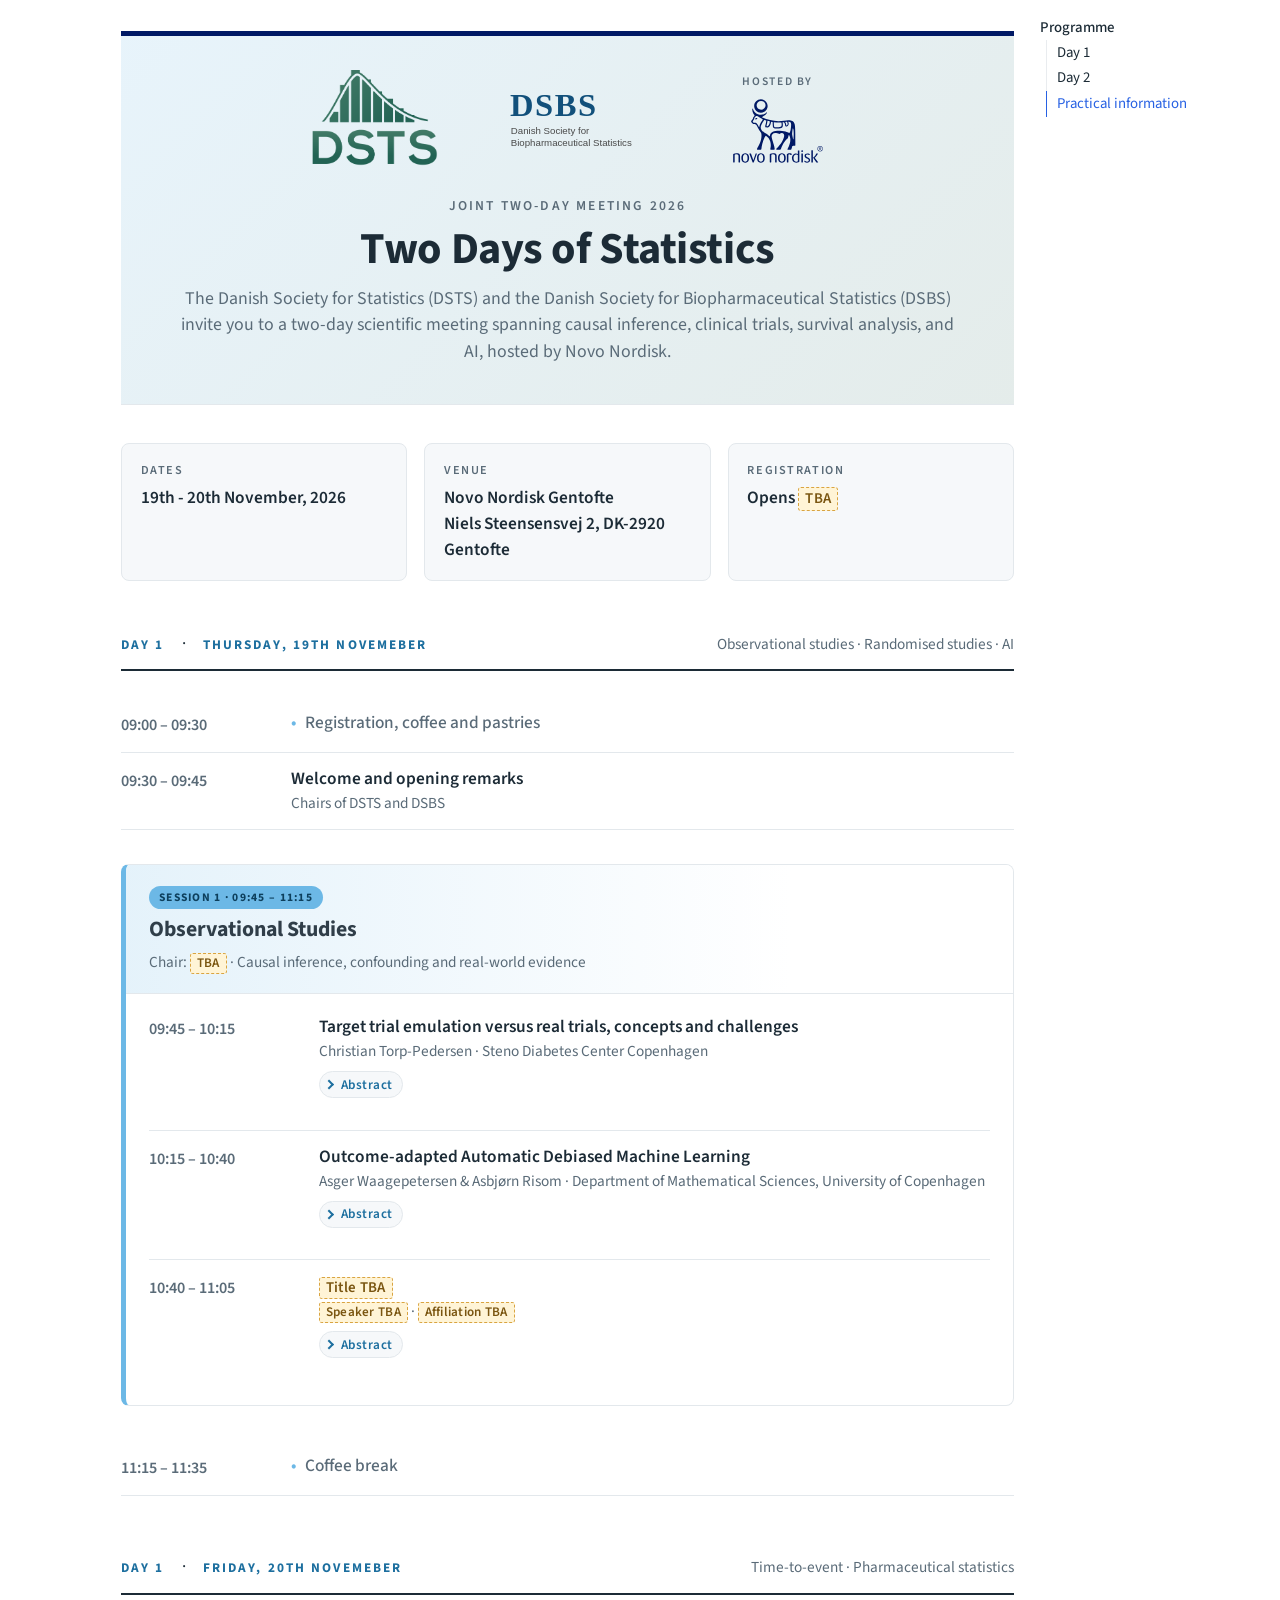
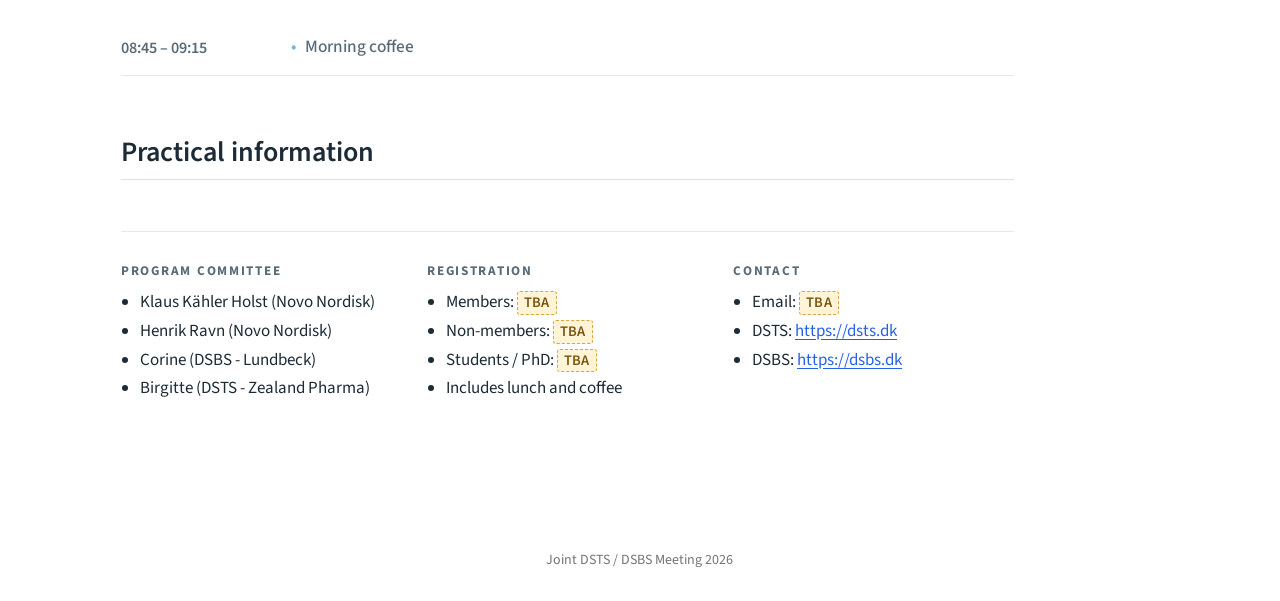
==== docs/page.html @ 193e5169 "modules" ====
<!DOCTYPE html>
<html xmlns="http://www.w3.org/1999/xhtml" lang="en" xml:lang="en"><head>

<meta charset="utf-8">
<meta name="generator" content="quarto-1.10.18">

<meta name="viewport" content="width=device-width, initial-scale=1.0, user-scalable=yes">


<title>Scientific Programme — Joint DSTS/DSBS Meeting 2026 – DSTS &amp; DSBS 2026</title>
<style>
/* Default styles provided by pandoc.
** See https://pandoc.org/MANUAL.html#variables-for-html for config info.
*/
span.smallcaps{font-variant: small-caps;}
div.columns{display: flex; gap: 1.5em;}
div.column{flex: auto;}
@media screen {
div.columns{gap: min(4vw, 1.5em);}
div.column{overflow-x: auto;}
}
div.hanging-indent{margin-left: 1.5em; text-indent: -1.5em;}
ul.task-list{list-style: none;}
ul.task-list li input[type="checkbox"] {
  width: 0.8em;
  margin: 0 0.8em 0.2em -1em; /* quarto-specific, see https://github.com/quarto-dev/quarto-cli/issues/4556 */ 
  vertical-align: middle;
}
</style>


<script src="site_libs/quarto-nav/quarto-nav.js"></script>
<script src="site_libs/clipboard/clipboard.min.js"></script>
<script src="site_libs/quarto-html/quarto.js" type="module"></script>
<script src="site_libs/quarto-html/tabsets/tabsets.js" type="module"></script>
<script src="site_libs/quarto-html/popper.min.js"></script>
<script src="site_libs/quarto-html/tippy.umd.min.js"></script>
<script src="site_libs/quarto-html/anchor.min.js"></script>
<link href="site_libs/quarto-html/tippy.css" rel="stylesheet">
<link href="site_libs/quarto-html/quarto-syntax-highlighting-64a204ab8560d761af7679ceaba22944.css" rel="stylesheet" id="quarto-text-highlighting-styles">
<script src="site_libs/bootstrap/bootstrap.min.js"></script>
<link href="site_libs/bootstrap/bootstrap-icons.css" rel="stylesheet">
<link href="site_libs/bootstrap/bootstrap-1d580660f9b649e6a70d5f169ebab5f2.min.css" rel="stylesheet" append-hash="true" id="quarto-bootstrap" data-mode="light">
<script id="quarto-search-options" type="application/json">{
  "language": {
    "search-no-results-text": "No results",
    "search-matching-documents-text": "matching documents",
    "search-copy-link-title": "Copy link to search",
    "search-hide-matches-text": "Hide additional matches",
    "search-more-match-text": "more match in this document",
    "search-more-matches-text": "more matches in this document",
    "search-clear-button-title": "Clear",
    "search-text-placeholder": "",
    "search-detached-cancel-button-title": "Cancel",
    "search-submit-button-title": "Submit",
    "search-label": "Search"
  }
}</script>


<link rel="stylesheet" href="styles.css">
</head>

<body class="quarto-light">

<div id="quarto-search-results"></div>
<!-- content -->
<div id="quarto-content" class="quarto-container page-columns page-rows-contents page-layout-article">
<!-- sidebar -->
<!-- margin-sidebar -->
    <div id="quarto-margin-sidebar" class="sidebar margin-sidebar">
        <nav id="TOC" role="doc-toc" class="toc-active">
    <h2 id="toc-title">Programme</h2>
   
  <ul>
  <li><a href="#day-1" id="toc-day-1" class="nav-link active" data-scroll-target="#day-1">Day 1</a>
  <ul class="collapse">
  <li><a href="#session-observational" id="toc-session-observational" class="nav-link" data-scroll-target="#session-observational">Session 1 — Observational Studies</a></li>
  </ul></li>
  <li><a href="#day-2" id="toc-day-2" class="nav-link" data-scroll-target="#day-2">Day 2</a></li>
  <li><a href="#practical" id="toc-practical" class="nav-link" data-scroll-target="#practical">Practical information</a></li>
  </ul>
</nav>
    </div>
<!-- main -->
<main class="content" id="quarto-document-content">

<header id="title-block-header" class="quarto-title-block default">
<div class="quarto-title">
<h1 class="title">Scientific Programme</h1>
<p class="subtitle lead">Joint DSTS / DSBS Meeting 2026</p>
</div>



<div class="quarto-title-meta">

    
  
    
  </div>
  


</header>


<div class="meeting-banner">
  <div class="meeting-banner__logos">
    <img class="logo-dsts" src="images/dsts-logo.png" alt="DSTS — Dansk Statistisk Selskab">
    <!-- <span class="banner-amp">&amp;</span> -->
    <img class="logo-dsbs" src="images/dsbs-logo.svg" alt="DSBS — Dansk Selskab for Biofarmaceutisk Statistik">
    <!-- <span class="banner-rule" aria-hidden="true"></span> -->
    <span class="banner-host">
      <span class="banner-host__label">Hosted by</span>
      <img class="logo-nn" src="images/nn-logo.svg" alt="Novo Nordisk">
    </span>
  </div>
  <p class="meeting-banner__eyebrow">Joint Two-day Meeting 2026</p>
  <h1>Two Days of Statistics</h1>
  <p class="meeting-banner__tagline">
    The Danish Society for Statistics (DSTS) and the Danish Society
    for Biopharmaceutical Statistics (DSBS) invite you to a two-day scientific
    meeting spanning causal inference, clinical trials, 
    survival analysis, and AI, hosted by Novo Nordisk.
  </p>
</div>

<ul class="facts">
  <li><span class="facts__label">Dates</span>
    <span class="facts__value">
      19th - 20th November, 2026
  </span></li>
  
  <li><span class="facts__label">Venue</span>
    <span class="facts__value">
        Novo Nordisk Gentofte <br>
        Niels Steensensvej 2, DK-2920 Gentofte
  </span></li>
  
  <li><span class="facts__label">Registration</span>
      <span class="facts__value">Opens <span class="tba">TBA</span></span></li>

  <!-- <li><span class="facts__label">Abstracts</span> -->
  <!--     <span class="facts__value">Deadline <span class="tba">TBA</span></span></li> -->
</ul>
<section id="day-1" class="level2">
<h2 class="anchored" data-anchor-id="day-1">Day 1</h2>
<div class="day__head">
<p><span class="day__no">Day 1</span> · <span class="day__date">Thursday, 19th Novemeber</span> <span class="day__note">Observational studies · Randomised studies · AI</span></p>
</div>
<div class="slot slot--break">
<p><span class="slot__time">09:00 – 09:30</span></p>
<div class="slot__body">
<p><span class="slot__title">Registration, coffee and pastries</span></p>
</div>
</div>
<div class="slot">
<p><span class="slot__time">09:30 – 09:45</span></p>
<div class="slot__body">
<p><span class="slot__title">Welcome and opening remarks</span> <span class="slot__meta">Chairs of DSTS and DSBS</span></p>
</div>
</div>
<section id="session-observational" class="level3">
<h3 class="anchored" data-anchor-id="session-observational">Session 1 — Observational Studies</h3>
<div class="session session--observational">
<div class="session__head">
<p><span class="session__tag">Session 1 · 09:45 – 11:15</span></p>
<h4 class="session__title anchored">Observational Studies</h4>
<div class="session__chair">
<p>Chair: <strong><span class="tba">TBA</span></strong> · Causal inference, confounding and real-world evidence</p>
</div>
</div>
<div class="session__body">
<div class="slot">
<p><span class="slot__time">09:45 – 10:15</span></p>
<div class="slot__body">
<p><span class="slot__title">Target trial emulation versus real trials, concepts and challenges</span> <span class="slot__meta">Christian Torp-Pedersen · Steno Diabetes Center Copenhagen</span></p>
<details class="abstract">
<summary>
Abstract
</summary>
<p><span class="tba">Abstract TBA</span> — the abstract for this talk will be added once the speaker is confirmed and the programme is finalised.</p>
</details>
</div>
</div>
<div class="slot">
<p><span class="slot__time">10:15 – 10:40</span></p>
<div class="slot__body">
<p><span class="slot__title">Outcome-adapted Automatic Debiased Machine Learning</span> <span class="slot__meta">Asger Waagepetersen &amp; Asbjørn Risom · Department of Mathematical Sciences, University of Copenhagen</span></p>
<details class="abstract">
<summary>
Abstract
</summary>
<p><span class="tba">Abstract TBA</span> — the abstract for this talk will be added once the speaker is confirmed and the programme is finalised.</p>
</details>
</div>
</div>
<div class="slot">
<p><span class="slot__time">10:40 – 11:05</span></p>
<div class="slot__body">
<p><span class="slot__title"><span class="tba">Title TBA</span></span> <span class="slot__meta"><span class="tba">Speaker TBA</span> · <span class="tba">Affiliation TBA</span></span></p>
<details class="abstract">
<summary>
Abstract
</summary>
<p><span class="tba">Abstract TBA</span> — the abstract for this talk will be added once the speaker is confirmed and the programme is finalised.</p>
</details>
</div>
</div>
</div>
</div>
<div class="slot slot--break">
<p><span class="slot__time">11:15 – 11:35</span></p>
<div class="slot__body">
<p><span class="slot__title">Coffee break</span></p>
</div>
</div>
</section>
</section>
<section id="day-2" class="level2">
<h2 class="anchored" data-anchor-id="day-2">Day 2</h2>
<div class="day__head">
<p><span class="day__no">Day 1</span> · <span class="day__date">Friday, 20th Novemeber</span> <span class="day__note">Time-to-event · Pharmaceutical statistics</span></p>
</div>
<div class="slot slot--break">
<p><span class="slot__time">08:45 – 09:15</span></p>
<div class="slot__body">
<p><span class="slot__title">Morning coffee</span></p>
</div>
</div>
</section>
<section id="practical" class="level2">
<h2 class="anchored" data-anchor-id="practical">Practical information</h2>
<!-- ::: {.callout-tip appearance="simple"} -->
<!-- ## Call for -->
<!-- ::: -->
<div class="organisers">
<div class="organisers__grid">
<div class="organisers__col">
<p><strong>Program committee</strong></p>
<ul>
<li>Klaus Kähler Holst (Novo Nordisk)</li>
<li>Henrik Ravn (Novo Nordisk)</li>
<li>Corine (DSBS - Lundbeck)</li>
<li>Birgitte (DSTS - Zealand Pharma)</li>
</ul>
</div>
<div class="organisers__col">
<p><strong>Registration</strong></p>
<ul>
<li>Members: <span class="tba">TBA</span></li>
<li>Non-members: <span class="tba">TBA</span></li>
<li>Students / PhD: <span class="tba">TBA</span></li>
<li>Includes lunch and coffee</li>
</ul>
</div>
<div class="organisers__col">
<p><strong>Contact</strong></p>
<ul>
<li>Email: <span class="tba">TBA</span></li>
<li>DSTS: <a href="https://dsts.dk" class="uri">https://dsts.dk</a></li>
<li>DSBS: <a href="https://dsbs.dk" class="uri">https://dsbs.dk</a></li>
</ul>
</div>
</div>
</div>


</section>

</main> <!-- /main -->
<script id="quarto-html-after-body" type="application/javascript">
  window.document.addEventListener("DOMContentLoaded", function (event) {
    const icon = "";
    const anchorJS = new window.AnchorJS();
    anchorJS.options = {
      placement: 'right',
      icon: icon
    };
    anchorJS.add('.anchored');
    const isCodeAnnotation = (el) => {
      for (const clz of el.classList) {
        if (clz.startsWith('code-annotation-')) {                     
          return true;
        }
      }
      return false;
    }
    const onCopySuccess = function(e) {
      // button target
      const button = e.trigger;
      // don't keep focus
      button.blur();
      // flash "checked"
      button.classList.add('code-copy-button-checked');
      var currentTitle = button.getAttribute("title");
      button.setAttribute("title", "Copied!");
      let tooltip;
      if (window.bootstrap) {
        button.setAttribute("data-bs-toggle", "tooltip");
        button.setAttribute("data-bs-placement", "left");
        button.setAttribute("data-bs-title", "Copied!");
        tooltip = new bootstrap.Tooltip(button, 
          { trigger: "manual", 
            customClass: "code-copy-button-tooltip",
            offset: [0, -8]});
        tooltip.show();    
      }
      setTimeout(function() {
        if (tooltip) {
          tooltip.hide();
          button.removeAttribute("data-bs-title");
          button.removeAttribute("data-bs-toggle");
          button.removeAttribute("data-bs-placement");
        }
        button.setAttribute("title", currentTitle);
        button.classList.remove('code-copy-button-checked');
      }, 1000);
      // clear code selection
      e.clearSelection();
    }
    const getTextToCopy = function(trigger) {
      const outerScaffold = trigger.parentElement.cloneNode(true);
      const codeEl = outerScaffold.querySelector('code');
      for (const childEl of codeEl.children) {
        if (isCodeAnnotation(childEl)) {
          childEl.remove();
        }
      }
      return codeEl.innerText;
    }
    const clipboard = new window.ClipboardJS('.code-copy-button:not([data-in-quarto-modal])', {
      text: getTextToCopy
    });
    clipboard.on('success', onCopySuccess);
    if (window.document.getElementById('quarto-embedded-source-code-modal')) {
      const clipboardModal = new window.ClipboardJS('.code-copy-button[data-in-quarto-modal]', {
        text: getTextToCopy,
        container: window.document.getElementById('quarto-embedded-source-code-modal')
      });
      clipboardModal.on('success', onCopySuccess);
    }
      var localhostRegex = new RegExp(/^(?:http|https):\/\/localhost\:?[0-9]*\//);
      var mailtoRegex = new RegExp(/^mailto:/);
        var filterRegex = new RegExp('/' + window.location.host + '/');
      var isInternal = (href) => {
          return filterRegex.test(href) || localhostRegex.test(href) || mailtoRegex.test(href);
      }
      // Inspect non-navigation links and adorn them if external
     var links = window.document.querySelectorAll('a[href]:not(.nav-link):not(.navbar-brand):not(.toc-action):not(.sidebar-link):not(.sidebar-item-toggle):not(.pagination-link):not(.no-external):not([aria-hidden]):not(.dropdown-item):not(.quarto-navigation-tool):not(.about-link)');
      for (var i=0; i<links.length; i++) {
        const link = links[i];
        if (!isInternal(link.href)) {
          // undo the damage that might have been done by quarto-nav.js in the case of
          // links that we want to consider external
          if (link.dataset.originalHref !== undefined) {
            link.href = link.dataset.originalHref;
          }
            // target, if specified
            link.setAttribute("target", "_blank");
            if (link.getAttribute("rel") === null) {
              link.setAttribute("rel", "noopener");
            }
        }
      }
    function tippyHover(el, contentFn, onTriggerFn, onUntriggerFn) {
      const config = {
        allowHTML: true,
        maxWidth: 500,
        delay: 100,
        arrow: false,
        appendTo: function(el) {
            return el.parentElement;
        },
        interactive: true,
        interactiveBorder: 10,
        theme: 'quarto',
        placement: 'bottom-start',
      };
      if (contentFn) {
        config.content = contentFn;
      }
      if (onTriggerFn) {
        config.onTrigger = onTriggerFn;
      }
      if (onUntriggerFn) {
        config.onUntrigger = onUntriggerFn;
      }
      window.tippy(el, config); 
    }
    const noterefs = window.document.querySelectorAll('a[role="doc-noteref"]');
    for (var i=0; i<noterefs.length; i++) {
      const ref = noterefs[i];
      tippyHover(ref, function() {
        // use id or data attribute instead here
        let href = ref.getAttribute('data-footnote-href') || ref.getAttribute('href');
        try { href = new URL(href).hash; } catch {}
        const id = href.replace(/^#\/?/, "");
        const note = window.document.getElementById(id);
        if (note) {
          return note.innerHTML;
        } else {
          return "";
        }
      });
    }
    const xrefs = window.document.querySelectorAll('a.quarto-xref');
    const processXRef = (id, note) => {
      // Strip column container classes
      const stripColumnClz = (el) => {
        el.classList.remove("page-full", "page-columns");
        if (el.children) {
          for (const child of el.children) {
            stripColumnClz(child);
          }
        }
      }
      stripColumnClz(note)
      if (id === null || id.startsWith('sec-')) {
        // Special case sections, only their first couple elements
        const container = document.createElement("div");
        if (note.children && note.children.length > 2) {
          container.appendChild(note.children[0].cloneNode(true));
          for (let i = 1; i < note.children.length; i++) {
            const child = note.children[i];
            if (child.tagName === "P" && child.innerText === "") {
              continue;
            } else {
              container.appendChild(child.cloneNode(true));
              break;
            }
          }
          if (window.Quarto?.typesetMath) {
            window.Quarto.typesetMath(container);
          }
          return container.innerHTML
        } else {
          if (window.Quarto?.typesetMath) {
            window.Quarto.typesetMath(note);
          }
          return note.innerHTML;
        }
      } else {
        // Remove any anchor links if they are present
        const anchorLink = note.querySelector('a.anchorjs-link');
        if (anchorLink) {
          anchorLink.remove();
        }
        if (window.Quarto?.typesetMath) {
          window.Quarto.typesetMath(note);
        }
        if (note.classList.contains("callout")) {
          return note.outerHTML;
        } else {
          return note.innerHTML;
        }
      }
    }
    for (var i=0; i<xrefs.length; i++) {
      const xref = xrefs[i];
      tippyHover(xref, undefined, function(instance) {
        instance.disable();
        let url = xref.getAttribute('href');
        let hash = undefined; 
        if (url.startsWith('#')) {
          hash = url;
        } else {
          try { hash = new URL(url).hash; } catch {}
        }
        if (hash) {
          const id = hash.replace(/^#\/?/, "");
          const note = window.document.getElementById(id);
          if (note !== null) {
            try {
              const html = processXRef(id, note.cloneNode(true));
              instance.setContent(html);
            } finally {
              instance.enable();
              instance.show();
            }
          } else {
            // See if we can fetch this
            fetch(url.split('#')[0])
            .then(res => res.text())
            .then(html => {
              const parser = new DOMParser();
              const htmlDoc = parser.parseFromString(html, "text/html");
              const note = htmlDoc.getElementById(id);
              if (note !== null) {
                const html = processXRef(id, note);
                instance.setContent(html);
              } 
            }).finally(() => {
              instance.enable();
              instance.show();
            });
          }
        } else {
          // See if we can fetch a full url (with no hash to target)
          // This is a special case and we should probably do some content thinning / targeting
          fetch(url)
          .then(res => res.text())
          .then(html => {
            const parser = new DOMParser();
            const htmlDoc = parser.parseFromString(html, "text/html");
            const note = htmlDoc.querySelector('main.content');
            if (note !== null) {
              // This should only happen for chapter cross references
              // (since there is no id in the URL)
              // remove the first header
              if (note.children.length > 0 && note.children[0].tagName === "HEADER") {
                note.children[0].remove();
              }
              const html = processXRef(null, note);
              instance.setContent(html);
            } 
          }).finally(() => {
            instance.enable();
            instance.show();
          });
        }
      }, function(instance) {
      });
    }
        let selectedAnnoteEl;
        const selectorForAnnotation = ( cell, annotation) => {
          let cellAttr = 'data-code-cell="' + cell + '"';
          let lineAttr = 'data-code-annotation="' +  annotation + '"';
          const selector = 'span[' + cellAttr + '][' + lineAttr + ']';
          return selector;
        }
        const selectCodeLines = (annoteEl) => {
          const doc = window.document;
          const targetCell = annoteEl.getAttribute("data-target-cell");
          const targetAnnotation = annoteEl.getAttribute("data-target-annotation");
          const annoteSpan = window.document.querySelector(selectorForAnnotation(targetCell, targetAnnotation));
          const lines = annoteSpan.getAttribute("data-code-lines").split(",");
          const lineIds = lines.map((line) => {
            return targetCell + "-" + line;
          })
          let top = null;
          let height = null;
          let parent = null;
          if (lineIds.length > 0) {
              //compute the position of the single el (top and bottom and make a div)
              const el = window.document.getElementById(lineIds[0]);
              top = el.offsetTop;
              height = el.offsetHeight;
              parent = el.parentElement.parentElement;
            if (lineIds.length > 1) {
              const lastEl = window.document.getElementById(lineIds[lineIds.length - 1]);
              const bottom = lastEl.offsetTop + lastEl.offsetHeight;
              height = bottom - top;
            }
            if (top !== null && height !== null && parent !== null) {
              // cook up a div (if necessary) and position it 
              let div = window.document.getElementById("code-annotation-line-highlight");
              if (div === null) {
                div = window.document.createElement("div");
                div.setAttribute("id", "code-annotation-line-highlight");
                div.style.position = 'absolute';
                parent.appendChild(div);
              }
              div.style.top = top - 2 + "px";
              div.style.height = height + 4 + "px";
              div.style.left = 0;
              let gutterDiv = window.document.getElementById("code-annotation-line-highlight-gutter");
              if (gutterDiv === null) {
                gutterDiv = window.document.createElement("div");
                gutterDiv.setAttribute("id", "code-annotation-line-highlight-gutter");
                gutterDiv.style.position = 'absolute';
                const codeCell = window.document.getElementById(targetCell);
                const gutter = codeCell.querySelector('.code-annotation-gutter');
                gutter.appendChild(gutterDiv);
              }
              gutterDiv.style.top = top - 2 + "px";
              gutterDiv.style.height = height + 4 + "px";
            }
            selectedAnnoteEl = annoteEl;
          }
        };
        const unselectCodeLines = () => {
          const elementsIds = ["code-annotation-line-highlight", "code-annotation-line-highlight-gutter"];
          elementsIds.forEach((elId) => {
            const div = window.document.getElementById(elId);
            if (div) {
              div.remove();
            }
          });
          selectedAnnoteEl = undefined;
        };
          // Handle positioning of the toggle
      window.addEventListener(
        "resize",
        throttle(() => {
          elRect = undefined;
          if (selectedAnnoteEl) {
            selectCodeLines(selectedAnnoteEl);
          }
        }, 10)
      );
      function throttle(fn, ms) {
      let throttle = false;
      let timer;
        return (...args) => {
          if(!throttle) { // first call gets through
              fn.apply(this, args);
              throttle = true;
          } else { // all the others get throttled
              if(timer) clearTimeout(timer); // cancel #2
              timer = setTimeout(() => {
                fn.apply(this, args);
                timer = throttle = false;
              }, ms);
          }
        };
      }
        // Attach click handler to the DT
        const annoteDls = window.document.querySelectorAll('dt[data-target-cell]');
        for (const annoteDlNode of annoteDls) {
          annoteDlNode.addEventListener('click', (event) => {
            const clickedEl = event.target;
            if (clickedEl !== selectedAnnoteEl) {
              unselectCodeLines();
              const activeEl = window.document.querySelector('dt[data-target-cell].code-annotation-active');
              if (activeEl) {
                activeEl.classList.remove('code-annotation-active');
              }
              selectCodeLines(clickedEl);
              clickedEl.classList.add('code-annotation-active');
            } else {
              // Unselect the line
              unselectCodeLines();
              clickedEl.classList.remove('code-annotation-active');
            }
          });
        }
    const findCites = (el) => {
      const parentEl = el.parentElement;
      if (parentEl) {
        const cites = parentEl.dataset.cites;
        if (cites) {
          return {
            el,
            cites: cites.split(' ')
          };
        } else {
          return findCites(el.parentElement)
        }
      } else {
        return undefined;
      }
    };
    var bibliorefs = window.document.querySelectorAll('a[role="doc-biblioref"]');
    for (var i=0; i<bibliorefs.length; i++) {
      const ref = bibliorefs[i];
      const citeInfo = findCites(ref);
      if (citeInfo) {
        tippyHover(citeInfo.el, function() {
          var popup = window.document.createElement('div');
          citeInfo.cites.forEach(function(cite) {
            var citeDiv = window.document.createElement('div');
            citeDiv.classList.add('hanging-indent');
            citeDiv.classList.add('csl-entry');
            var biblioDiv = window.document.getElementById('ref-' + cite);
            if (biblioDiv) {
              citeDiv.innerHTML = biblioDiv.innerHTML;
            }
            popup.appendChild(citeDiv);
          });
          return popup.innerHTML;
        });
      }
    }
  });
  </script>
</div> <!-- /content -->
<footer class="footer">
  <div class="nav-footer">
    <div class="nav-footer-left">
      &nbsp;
    </div>   
    <div class="nav-footer-center">
<p>Joint DSTS / DSBS Meeting 2026</p>
</div>
    <div class="nav-footer-right">
      &nbsp;
    </div>
  </div>
</footer>




</body></html>
---- docs/site_libs/quarto-html/tippy.css ----
.tippy-box[data-animation=fade][data-state=hidden]{opacity:0}[data-tippy-root]{max-width:calc(100vw - 10px)}.tippy-box{position:relative;background-color:#333;color:#fff;border-radius:4px;font-size:14px;line-height:1.4;white-space:normal;outline:0;transition-property:transform,visibility,opacity}.tippy-box[data-placement^=top]>.tippy-arrow{bottom:0}.tippy-box[data-placement^=top]>.tippy-arrow:before{bottom:-7px;left:0;border-width:8px 8px 0;border-top-color:initial;transform-origin:center top}.tippy-box[data-placement^=bottom]>.tippy-arrow{top:0}.tippy-box[data-placement^=bottom]>.tippy-arrow:before{top:-7px;left:0;border-width:0 8px 8px;border-bottom-color:initial;transform-origin:center bottom}.tippy-box[data-placement^=left]>.tippy-arrow{right:0}.tippy-box[data-placement^=left]>.tippy-arrow:before{border-width:8px 0 8px 8px;border-left-color:initial;right:-7px;transform-origin:center left}.tippy-box[data-placement^=right]>.tippy-arrow{left:0}.tippy-box[data-placement^=right]>.tippy-arrow:before{left:-7px;border-width:8px 8px 8px 0;border-right-color:initial;transform-origin:center right}.tippy-box[data-inertia][data-state=visible]{transition-timing-function:cubic-bezier(.54,1.5,.38,1.11)}.tippy-arrow{width:16px;height:16px;color:#333}.tippy-arrow:before{content:"";position:absolute;border-color:transparent;border-style:solid}.tippy-content{position:relative;padding:5px 9px;z-index:1}
---- docs/site_libs/quarto-html/quarto-syntax-highlighting-64a204ab8560d761af7679ceaba22944.css ----
/* quarto syntax highlight colors */
:root {
  --quarto-hl-ot-color: #003B4F;
  --quarto-hl-at-color: #657422;
  --quarto-hl-ss-color: #20794D;
  --quarto-hl-an-color: #5E5E5E;
  --quarto-hl-fu-color: #4758AB;
  --quarto-hl-st-color: #20794D;
  --quarto-hl-cf-color: #003B4F;
  --quarto-hl-op-color: #5E5E5E;
  --quarto-hl-er-color: #AD0000;
  --quarto-hl-bn-color: #AD0000;
  --quarto-hl-al-color: #AD0000;
  --quarto-hl-va-color: #111111;
  --quarto-hl-bu-color: inherit;
  --quarto-hl-ex-color: inherit;
  --quarto-hl-pp-color: #AD0000;
  --quarto-hl-in-color: #5E5E5E;
  --quarto-hl-vs-color: #20794D;
  --quarto-hl-wa-color: #5E5E5E;
  --quarto-hl-do-color: #5E5E5E;
  --quarto-hl-im-color: #00769E;
  --quarto-hl-ch-color: #20794D;
  --quarto-hl-dt-color: #AD0000;
  --quarto-hl-fl-color: #AD0000;
  --quarto-hl-co-color: #5E5E5E;
  --quarto-hl-cv-color: #5E5E5E;
  --quarto-hl-cn-color: #8f5902;
  --quarto-hl-sc-color: #5E5E5E;
  --quarto-hl-dv-color: #AD0000;
  --quarto-hl-kw-color: #003B4F;
}

/* other quarto variables */
:root {
  --quarto-font-monospace: SFMono-Regular, Menlo, Monaco, Consolas, "Liberation Mono", "Courier New", monospace;
}

/* syntax highlight based on Pandoc's rules */
pre > code.sourceCode > span {
  color: #003B4F;
}

code.sourceCode > span {
  color: #003B4F;
}

div.sourceCode,
div.sourceCode pre.sourceCode {
  color: #003B4F;
}

/* Normal */
code span {
  color: #003B4F;
}

/* Alert */
code span.al {
  color: #AD0000;
  font-style: inherit;
}

/* Annotation */
code span.an {
  color: #5E5E5E;
  font-style: inherit;
}

/* Attribute */
code span.at {
  color: #657422;
  font-style: inherit;
}

/* BaseN */
code span.bn {
  color: #AD0000;
  font-style: inherit;
}

/* BuiltIn */
code span.bu {
  font-style: inherit;
}

/* ControlFlow */
code span.cf {
  color: #003B4F;
  font-weight: bold;
  font-style: inherit;
}

/* Char */
code span.ch {
  color: #20794D;
  font-style: inherit;
}

/* Constant */
code span.cn {
  color: #8f5902;
  font-style: inherit;
}

/* Comment */
code span.co {
  color: #5E5E5E;
  font-style: inherit;
}

/* CommentVar */
code span.cv {
  color: #5E5E5E;
  font-style: italic;
}

/* Documentation */
code span.do {
  color: #5E5E5E;
  font-style: italic;
}

/* DataType */
code span.dt {
  color: #AD0000;
  font-style: inherit;
}

/* DecVal */
code span.dv {
  color: #AD0000;
  font-style: inherit;
}

/* Error */
code span.er {
  color: #AD0000;
  font-style: inherit;
}

/* Extension */
code span.ex {
  font-style: inherit;
}

/* Float */
code span.fl {
  color: #AD0000;
  font-style: inherit;
}

/* Function */
code span.fu {
  color: #4758AB;
  font-style: inherit;
}

/* Import */
code span.im {
  color: #00769E;
  font-style: inherit;
}

/* Information */
code span.in {
  color: #5E5E5E;
  font-style: inherit;
}

/* Keyword */
code span.kw {
  color: #003B4F;
  font-weight: bold;
  font-style: inherit;
}

/* Operator */
code span.op {
  color: #5E5E5E;
  font-style: inherit;
}

/* Other */
code span.ot {
  color: #003B4F;
  font-style: inherit;
}

/* Preprocessor */
code span.pp {
  color: #AD0000;
  font-style: inherit;
}

/* SpecialChar */
code span.sc {
  color: #5E5E5E;
  font-style: inherit;
}

/* SpecialString */
code span.ss {
  color: #20794D;
  font-style: inherit;
}

/* String */
code span.st {
  color: #20794D;
  font-style: inherit;
}

/* Variable */
code span.va {
  color: #111111;
  font-style: inherit;
}

/* VerbatimString */
code span.vs {
  color: #20794D;
  font-style: inherit;
}

/* Warning */
code span.wa {
  color: #5E5E5E;
  font-style: italic;
}

.prevent-inlining {
  content: "</";
}

/*# sourceMappingURL=9d8d5bb603a83b8298b89080a598c93b.css.map */
---- docs/styles.css ----
/* ==========================================================================
   DSTS / DSBS Joint Meeting 2026 - scientific programme styles
   ========================================================================== */

:root {
  /* Light blue is the primary decorative accent (borders, tints, bullets).
     Each "-deep" variant is the readable counterpart used wherever the colour
     carries text - small labels, or white text on a coloured pill. */
  --dsts:        #6cb8e6;   /* DSTS accent - light blue */
  --dsts-deep:   #1d6f9f;
  --dsbs:        #12507b;   /* DSBS accent - navy */
  --dsbs-deep:   #12507b;

  /* Green sampled from the official DSTS logo (dsts.dk). */
  --dsts-green:  #226354;

  /* Novo Nordisk navy - sampled from nn_logo.svg (fill #001965). */
  --nn-navy:     #001965;

  --ink:         #1c2b36;
  --ink-soft:    #5a6b78;
  --rule:        #e3e8ec;
  --surface:     #ffffff;
  --surface-alt: #f6f8fa;

  /* Per-session accent colours; overridden per .session--* block below. */
  --accent:      var(--dsbs);
  --accent-deep: var(--dsbs-deep);
}

/* --------------------------------------------------------------------------
   Global
   -------------------------------------------------------------------------- */

body {
  color: var(--ink);
}

/* The programme is dense; give it a comfortable measure. */
main.content {
  max-width: 1000px;
}

/* Kill the default Quarto title block - we render our own banner. */
header#title-block-header {
  display: none;
}

/* --------------------------------------------------------------------------
   Banner (logos + title)
   -------------------------------------------------------------------------- */

.meeting-banner {
  margin: 0 0 2.25rem;
  padding: 2rem 1.5rem 2.25rem;
  border-top: 5px solid var(--nn-navy);
  border-bottom: 1px solid var(--rule);
  background:
    linear-gradient(135deg, rgba(108, 184, 230, 0.16) 0%, rgba(34, 99, 84, 0.12) 100%);
  text-align: center;
}

.meeting-banner__logos {
  display: flex;
  align-items: center;
  justify-content: center;
  gap: clamp(1.5rem, 6vw, 4rem);
  margin-bottom: 1.75rem;
}

.meeting-banner__logos img {
  height: 74px;
  width: auto;
  max-width: 40vw;
  object-fit: contain;
}

/* Logos have very different aspect ratios, so height is tuned per mark to make
   them read as the same visual weight rather than the same measured height. */
.meeting-banner__logos img.logo-dsts { height: 96px; }   /* tall: mark + wordmark */
.meeting-banner__logos img.logo-dsbs { height: 62px; }   /* wide: wordmark only   */
.meeting-banner__logos img.logo-nn   { height: 64px; }

/* Divider between the two organising societies and the host. */
.meeting-banner__logos .banner-rule {
  width: 1px;
  align-self: stretch;
  min-height: 62px;
  background: color-mix(in srgb, var(--ink-soft) 30%, transparent);
}

/* Host block: small caption stacked over the Novo Nordisk logo. */
.banner-host {
  display: flex;
  flex-direction: column;
  align-items: center;
  gap: 0.5rem;
}

.banner-host__label {
  font-size: 0.68rem;
  font-weight: 600;
  letter-spacing: 0.14em;
  text-transform: uppercase;
  color: var(--ink-soft);
}

.meeting-banner__logos .banner-amp {
  font-family: Georgia, "Times New Roman", serif;
  font-size: 1.9rem;
  color: var(--ink-soft);
  line-height: 1;
  user-select: none;
}

.meeting-banner__eyebrow {
  margin: 0 0 0.5rem;
  font-size: 0.8rem;
  font-weight: 600;
  letter-spacing: 0.16em;
  text-transform: uppercase;
  color: var(--ink-soft);
}

.meeting-banner h1 {
  margin: 0 0 0.6rem;
  font-size: clamp(1.7rem, 4.2vw, 2.6rem);
  font-weight: 700;
  line-height: 1.15;
  letter-spacing: -0.01em;
  color: var(--ink);
  border: 0;
}

.meeting-banner__tagline {
  margin: 0 auto;
  max-width: 46rem;
  font-size: 1.05rem;
  color: var(--ink-soft);
}

/* --------------------------------------------------------------------------
   Key facts strip
   -------------------------------------------------------------------------- */

.facts {
  display: grid;
  grid-template-columns: repeat(auto-fit, minmax(190px, 1fr));
  gap: 1rem;
  margin: 0 0 3rem;
  padding: 0;
  list-style: none;
}

.facts li {
  padding: 1rem 1.1rem;
  border: 1px solid var(--rule);
  border-radius: 8px;
  background: var(--surface-alt);
}

.facts .facts__label {
  display: block;
  margin-bottom: 0.3rem;
  font-size: 0.72rem;
  font-weight: 600;
  letter-spacing: 0.13em;
  text-transform: uppercase;
  color: var(--ink-soft);
}

.facts .facts__value {
  display: block;
  font-size: 1.02rem;
  font-weight: 600;
  color: var(--ink);
}

/* --------------------------------------------------------------------------
   Day heading
   -------------------------------------------------------------------------- */

/* Quarto wraps each `##` in a <section>; use that for day spacing. */
section.level2 {
  margin-bottom: 3.5rem;
}

/* Headings we keep for the TOC / deep links but render visually elsewhere:
   - `## Day N`      -> shown by .day__head
   - `### Session N` -> shown by .session__title inside the card */
section#day-1 > h2,
section#day-2 > h2,
section.level3 > h3 {
  position: absolute;
  width: 1px;
  height: 1px;
  padding: 0;
  margin: -1px;
  overflow: hidden;
  clip: rect(0, 0, 0, 0);
  white-space: nowrap;
  border: 0;
}

/* Breathing room when jumping to a section from the TOC. */
section.level2,
section.level3 {
  scroll-margin-top: 5rem;
}

.day__head {
  margin-bottom: 1.5rem;
  padding-bottom: 0.7rem;
  border-bottom: 2px solid var(--ink);
}

/* Pandoc wraps the three spans in one <p>; that <p> is the flex row. */
.day__head > p {
  display: flex;
  flex-wrap: wrap;
  align-items: baseline;
  gap: 0.5rem 1rem;
  margin: 0;
}

.day__no {
  font-size: 0.78rem;
  font-weight: 700;
  letter-spacing: 0.16em;
  text-transform: uppercase;
  color: var(--dsts-deep);
}

.day__date {
  font-size: 0.78rem;
  font-weight: 700;
  letter-spacing: 0.16em;
  text-transform: uppercase;
  color: var(--dsts-deep);
}

/* .day__date { */
/*   font-size: 1.5rem; */
/*   font-weight: 700; */
/*   line-height: 1.2; */
/* } */

.day__note {
  margin-left: auto;
  font-size: 0.9rem;
  color: var(--ink-soft);
}

/* --------------------------------------------------------------------------
   Programme rows
   -------------------------------------------------------------------------- */

.slot {
  display: grid;
  grid-template-columns: 8.5rem 1fr;
  gap: 0 1.5rem;
  padding: 0.85rem 0;
  border-bottom: 1px solid var(--rule);
}

/* Pandoc wraps each line of a div in a <p>; strip its margins so the grid
   controls the spacing. */
.slot > p,
.slot__body > p {
  margin: 0;
}

.slot__time {
  display: block;
  font-variant-numeric: tabular-nums;
  font-weight: 600;
  font-size: 0.95rem;
  color: var(--ink-soft);
  white-space: nowrap;
  padding-top: 0.1rem;
}

/* Title and meta live in the same <p>; force them onto separate lines. */
.slot__title {
  display: block;
  font-weight: 600;
  font-size: 1.02rem;
  line-height: 1.35;
}

.slot__meta {
  display: block;
  margin-top: 0.15rem;
  font-size: 0.9rem;
  line-height: 1.4;
  color: var(--ink-soft);
}

/* Breaks / logistics rows are visually quieter. */
.slot--break .slot__title {
  font-weight: 500;
  color: var(--ink-soft);
}

.slot--break .slot__title::before {
  content: "•";
  margin-right: 0.55rem;
  color: var(--dsts);
}

/* Highlighted rows (keynote, dinner, ...) */
.slot--feature {
  background: linear-gradient(90deg, rgba(108, 184, 230, 0.18), transparent 60%);
  border-radius: 6px;
  padding-left: 0.75rem;
  margin-left: -0.75rem;
}

/* --------------------------------------------------------------------------
   Collapsible abstracts (<details class="abstract">, closed by default)
   -------------------------------------------------------------------------- */

.abstract {
  margin-top: 0.5rem;
}

.abstract > summary {
  display: inline-flex;
  align-items: center;
  gap: 0.4rem;
  width: fit-content;
  padding: 0.15rem 0.55rem 0.15rem 0.4rem;
  border: 1px solid var(--rule);
  border-radius: 999px;
  background: var(--surface-alt);
  color: var(--accent-deep);
  font-size: 0.78rem;
  font-weight: 600;
  letter-spacing: 0.04em;
  cursor: pointer;
  list-style: none;              /* hide the default triangle (standards)  */
  transition: background 0.12s ease, border-color 0.12s ease;
}

/* Hide the default triangle in WebKit/Blink too. */
.abstract > summary::-webkit-details-marker {
  display: none;
}

/* Custom chevron that rotates when the disclosure opens. */
.abstract > summary::before {
  content: "";
  width: 0.42rem;
  height: 0.42rem;
  border-right: 2px solid currentColor;
  border-bottom: 2px solid currentColor;
  transform: rotate(-45deg) translate(-1px, -1px);
  transition: transform 0.15s ease;
}

.abstract[open] > summary::before {
  transform: rotate(45deg) translate(-1px, -1px);
}

.abstract > summary:hover,
.abstract > summary:focus-visible {
  background: color-mix(in srgb, var(--accent) 14%, white);
  border-color: var(--accent);
}

.abstract > summary:focus-visible {
  outline: 2px solid var(--accent-deep);
  outline-offset: 2px;
}

/* Body of the abstract */
.abstract[open] > summary {
  margin-bottom: 0.6rem;
}

.abstract > :not(summary) {
  font-size: 0.92rem;
  line-height: 1.55;
  color: var(--ink);
}

.abstract > p,
.abstract > ul,
.abstract > ol {
  margin: 0 0 0.6rem;
  padding-left: 0.9rem;
  border-left: 2px solid color-mix(in srgb, var(--accent) 45%, white);
}

.abstract > ul,
.abstract > ol {
  padding-left: 2rem;
}

.abstract > :last-child {
  margin-bottom: 0;
}

/* --------------------------------------------------------------------------
   Session block
   -------------------------------------------------------------------------- */

.session {
  margin: 2rem 0;
  border: 1px solid var(--rule);
  border-left: 5px solid var(--accent);
  border-radius: 8px;
  background: var(--surface);
  overflow: hidden;
}

.session--observational {
  --accent: #6cb8e6;
  --accent-deep: #1d6f9f;
  --tag-bg: #6cb8e6;          /* light blue pill ... */
  --tag-fg: #0d3f5c;          /* ... with dark text for contrast */
  --head-tint: 18%;           /* light blue needs a touch more wash */
}

.session--randomised { --accent: #12507b; --accent-deep: #12507b; }
.session--ai         { --accent: #6a3d9a; --accent-deep: #6a3d9a; }
.session--tte        { --accent: #1b7a5a; --accent-deep: #1b7a5a; }
.session--pharma     { --accent: #b8631b; --accent-deep: #9c5216; }

.session__head {
  padding: 1.1rem 1.35rem;
  background: linear-gradient(90deg,
              color-mix(in srgb, var(--accent) var(--head-tint, 9%), white),
              var(--surface) 75%);
  border-bottom: 1px solid var(--rule);
}

.session__head > p {
  margin: 0;
}

.session__tag {
  display: inline-block;
  margin-bottom: 0.4rem;
  padding: 0.18rem 0.6rem;
  border-radius: 999px;
  background: var(--tag-bg, var(--accent-deep));
  color: var(--tag-fg, #fff);
  font-size: 0.68rem;
  font-weight: 700;
  letter-spacing: 0.11em;
  text-transform: uppercase;
}

.session__title {
  margin: 0;
  font-size: 1.28rem;
  font-weight: 700;
  line-height: 1.25;
  color: var(--ink);
  border: 0;
}

.session__chair {
  margin: 0.45rem 0 0;
  font-size: 0.9rem;
  color: var(--ink-soft);
}

.session__chair > p {
  margin: 0;
}

.session__chair strong {
  color: var(--ink);
  font-weight: 600;
}

.session__body {
  padding: 0.4rem 1.35rem 0.9rem;
}

/* Inside a session the last row shouldn't draw a rule. */
.session__body .slot:last-child {
  border-bottom: 0;
}

/* Talk speaker line */
.talk__speaker {
  font-weight: 600;
  color: var(--accent-deep);
}

.talk__affil {
  color: var(--ink-soft);
  font-weight: 400;
}

/* TBA / placeholder marker - makes unfinished content obvious. */
.tba {
  display: inline-block;
  padding: 0 0.35rem;
  border-radius: 3px;
  background: #fff4d6;
  border: 1px dashed #d9a441;
  color: #7a5510;
  font-size: 0.86em;
  font-weight: 600;
  letter-spacing: 0.02em;
}

/* --------------------------------------------------------------------------
   Footer / organisers
   -------------------------------------------------------------------------- */

.organisers {
  margin-top: 3rem;
  padding-top: 1.75rem;
  border-top: 1px solid var(--rule);
}

.organisers__grid {
  display: grid;
  grid-template-columns: repeat(auto-fit, minmax(230px, 1fr));
  gap: 1.5rem;
}

/* First paragraph of each column acts as the column heading. */
.organisers__col > p:first-child {
  margin: 0 0 0.5rem;
  font-size: 0.78rem;
  letter-spacing: 0.13em;
  text-transform: uppercase;
  color: var(--ink-soft);
}

.organisers__col > p:first-child strong {
  font-weight: 700;
}

.organisers ul {
  margin: 0;
  padding-left: 1.1rem;
}

.organisers li {
  margin-bottom: 0.2rem;
}

/* --------------------------------------------------------------------------
   Responsive
   -------------------------------------------------------------------------- */

@media (max-width: 620px) {
  .slot {
    grid-template-columns: 1fr;
    gap: 0.2rem;
  }

  .slot__time {
    font-size: 0.85rem;
    letter-spacing: 0.04em;
  }

  /* Wrap the host onto its own line and drop the vertical divider. */
  .meeting-banner__logos {
    flex-wrap: wrap;
    gap: 1.25rem 1.75rem;
  }

  .meeting-banner__logos img { height: 52px; }
  .meeting-banner__logos img.logo-dsts { height: 68px; }
  .meeting-banner__logos img.logo-dsbs { height: 46px; }
  .meeting-banner__logos img.logo-nn   { height: 46px; }
  .meeting-banner__logos .banner-amp { font-size: 1.4rem; }

  .meeting-banner__logos .banner-rule { display: none; }

  .banner-host {
    flex-basis: 100%;
    padding-top: 0.25rem;
  }

  .day__note { margin-left: 0; flex-basis: 100%; }
}

/* --------------------------------------------------------------------------
   Print
   -------------------------------------------------------------------------- */

@media print {
  .meeting-banner {
    background: none;
    padding-top: 0;
  }

  .session,
  .day {
    break-inside: avoid;
  }

  .session__head { background: none; }

  .slot--feature { background: none; }

  /* Hide site chrome. */
  nav, .quarto-secondary-nav, #quarto-sidebar, .nav-footer, #TOC,
  #quarto-margin-sidebar {
    display: none !important;
  }
}
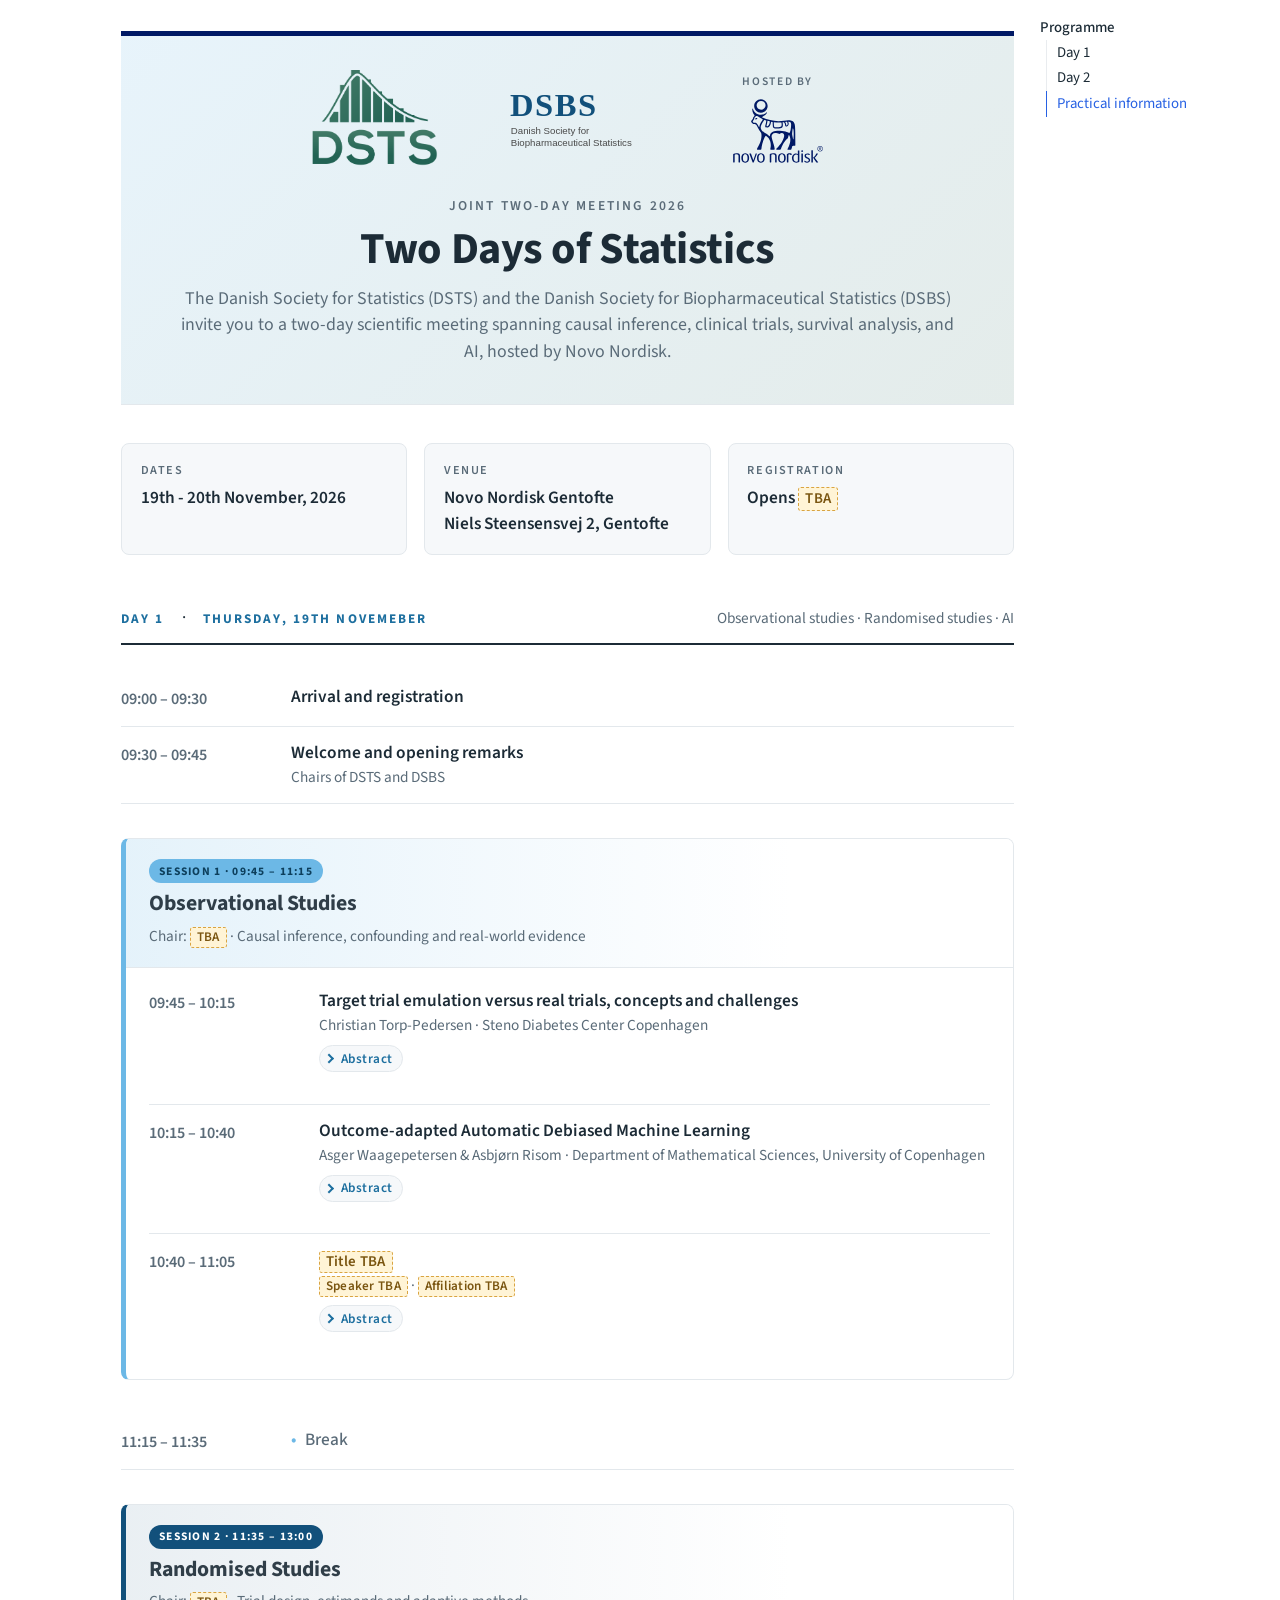
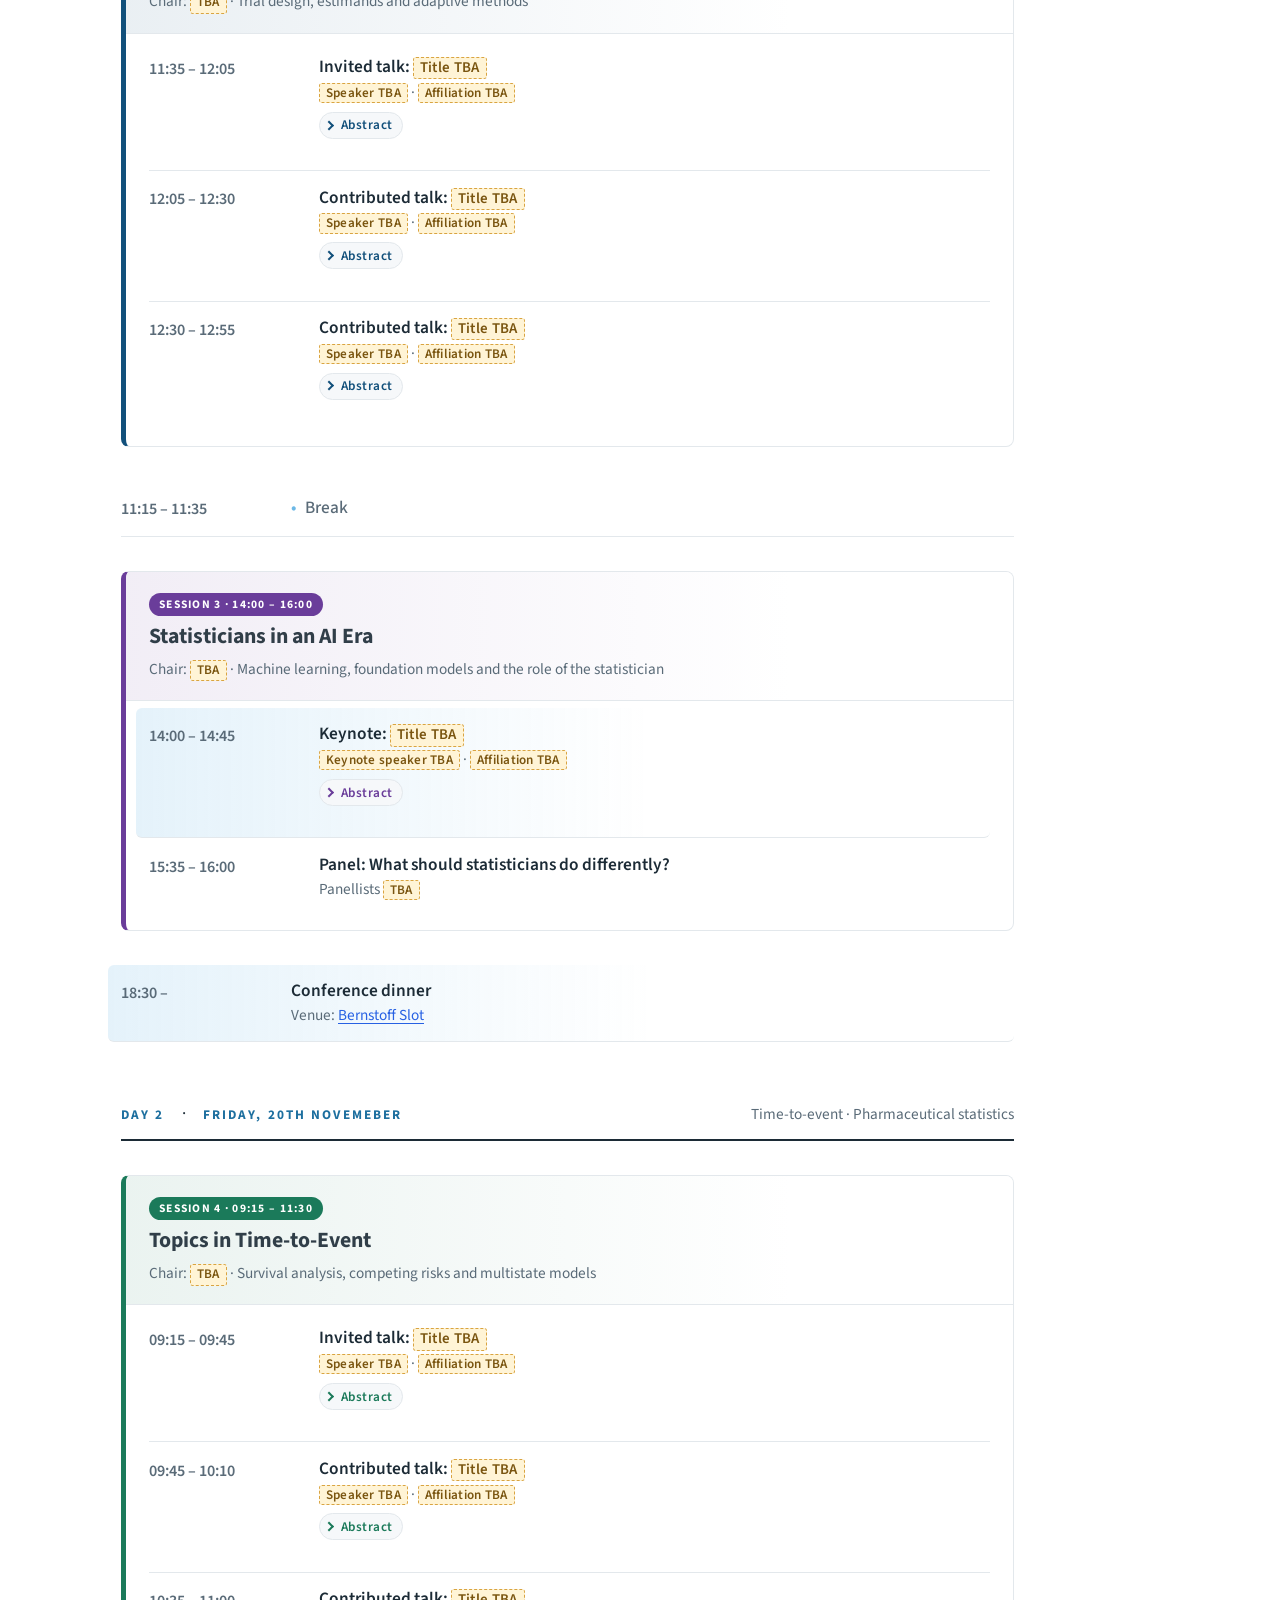
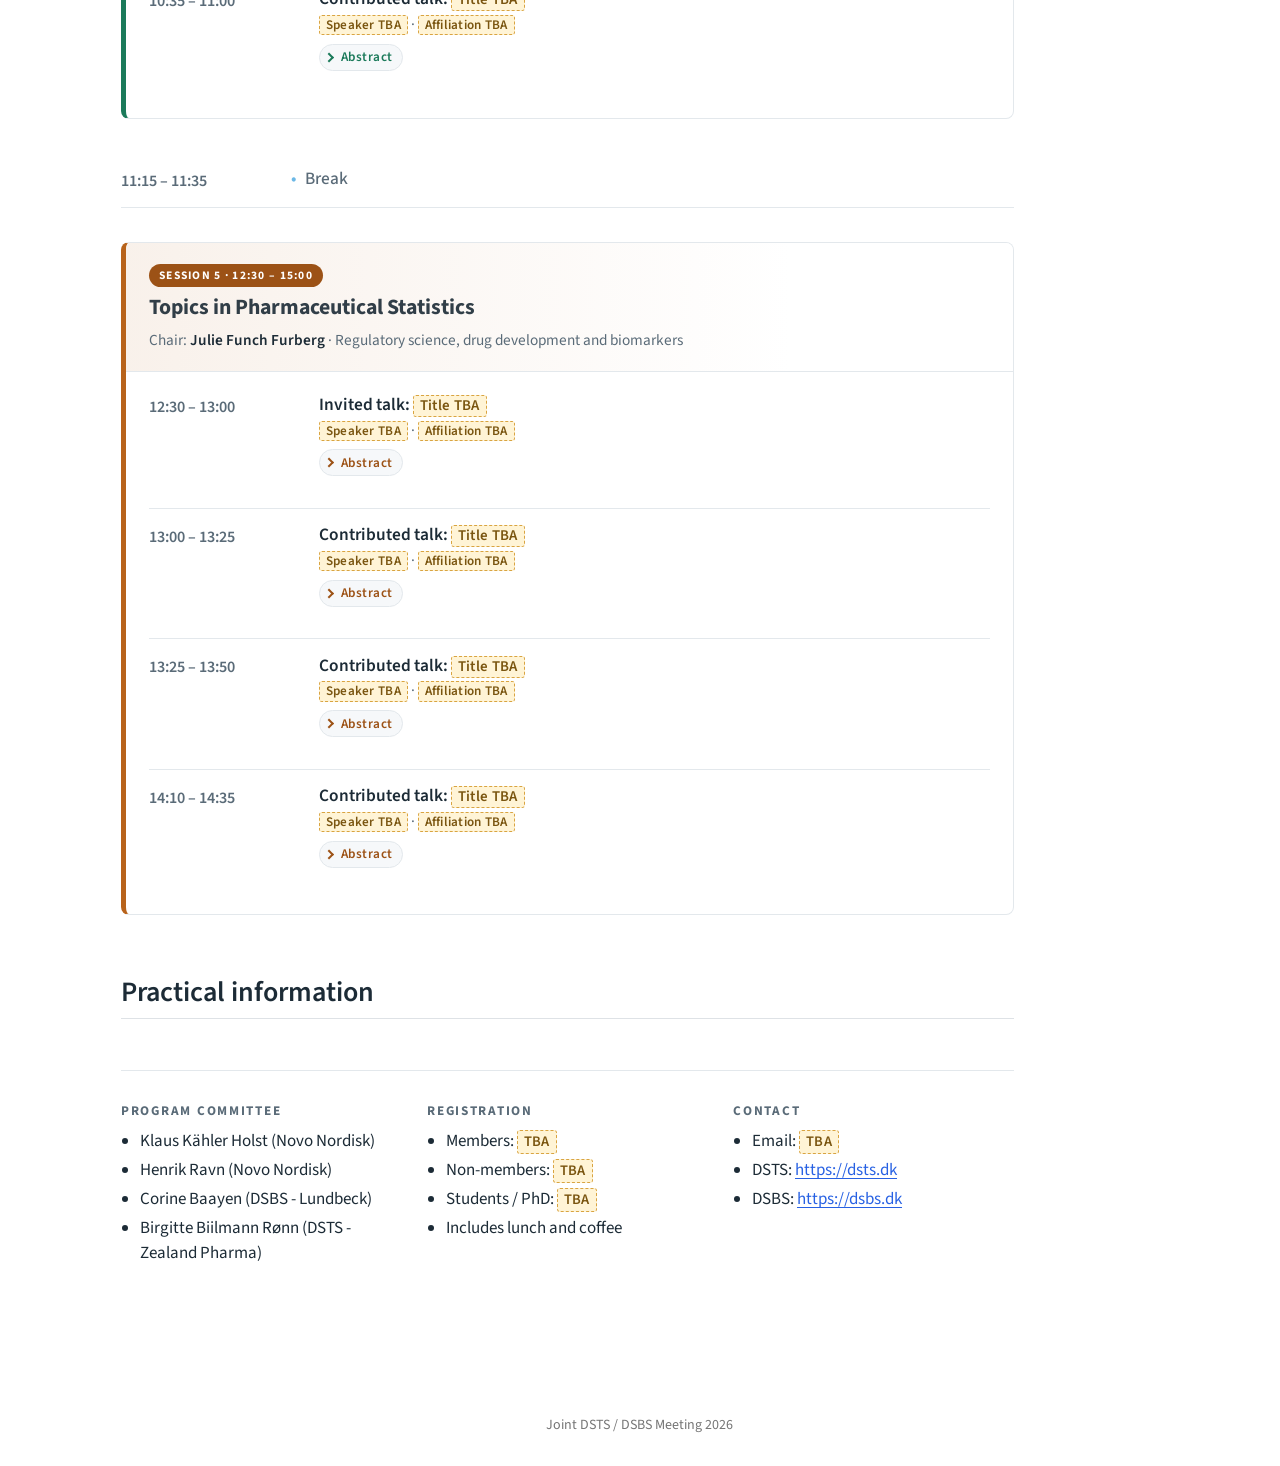
==== commit 8bbf83ff: "layout more or less done" ====
--- a/docs/page.html
+++ b/docs/page.html
@@ -76,8 +76,14 @@
   <li><a href="#day-1" id="toc-day-1" class="nav-link active" data-scroll-target="#day-1">Day 1</a>
   <ul class="collapse">
   <li><a href="#session-observational" id="toc-session-observational" class="nav-link" data-scroll-target="#session-observational">Session 1 — Observational Studies</a></li>
+  <li><a href="#session-randomised" id="toc-session-randomised" class="nav-link" data-scroll-target="#session-randomised">Session 2 — Randomised Studies</a></li>
+  <li><a href="#session-ai" id="toc-session-ai" class="nav-link" data-scroll-target="#session-ai">Session 3 — Statisticians in an AI Era</a></li>
   </ul></li>
-  <li><a href="#day-2" id="toc-day-2" class="nav-link" data-scroll-target="#day-2">Day 2</a></li>
+  <li><a href="#day-2" id="toc-day-2" class="nav-link" data-scroll-target="#day-2">Day 2</a>
+  <ul class="collapse">
+  <li><a href="#session-time-to-event" id="toc-session-time-to-event" class="nav-link" data-scroll-target="#session-time-to-event">Session 4 — Topics in Time-to-Event</a></li>
+  <li><a href="#session-pharma" id="toc-session-pharma" class="nav-link" data-scroll-target="#session-pharma">Session 5 — Topics in Pharmaceutical Statistics</a></li>
+  </ul></li>
   <li><a href="#practical" id="toc-practical" class="nav-link" data-scroll-target="#practical">Practical information</a></li>
   </ul>
 </nav>
@@ -135,7 +141,7 @@
   <li><span class="facts__label">Venue</span>
     <span class="facts__value">
         Novo Nordisk Gentofte <br>
-        Niels Steensensvej 2, DK-2920 Gentofte
+        Niels Steensensvej 2, Gentofte
   </span></li>
   
   <li><span class="facts__label">Registration</span>
@@ -149,10 +155,11 @@
 <div class="day__head">
 <p><span class="day__no">Day 1</span> · <span class="day__date">Thursday, 19th Novemeber</span> <span class="day__note">Observational studies · Randomised studies · AI</span></p>
 </div>
-<div class="slot slot--break">
+<!-- :::: {.slot .slot--break} -->
+<div class="slot">
 <p><span class="slot__time">09:00 – 09:30</span></p>
 <div class="slot__body">
-<p><span class="slot__title">Registration, coffee and pastries</span></p>
+<p><span class="slot__title">Arrival and registration</span></p>
 </div>
 </div>
 <div class="slot">
@@ -213,7 +220,101 @@
 <div class="slot slot--break">
 <p><span class="slot__time">11:15 – 11:35</span></p>
 <div class="slot__body">
-<p><span class="slot__title">Coffee break</span></p>
+<p><span class="slot__title">Break</span></p>
+</div>
+</div>
+</section>
+<section id="session-randomised" class="level3">
+<h3 class="anchored" data-anchor-id="session-randomised">Session 2 — Randomised Studies</h3>
+<div class="session session--randomised">
+<div class="session__head">
+<p><span class="session__tag">Session 2 · 11:35 – 13:00</span></p>
+<h4 class="session__title anchored">Randomised Studies</h4>
+<div class="session__chair">
+<p>Chair: <strong><span class="tba">TBA</span></strong> · Trial design, estimands and adaptive methods</p>
+</div>
+</div>
+<div class="session__body">
+<div class="slot">
+<p><span class="slot__time">11:35 – 12:05</span></p>
+<div class="slot__body">
+<p><span class="slot__title">Invited talk: <span class="tba">Title TBA</span></span> <span class="slot__meta"><span class="tba">Speaker TBA</span> · <span class="tba">Affiliation TBA</span></span></p>
+<details class="abstract">
+<summary>
+Abstract
+</summary>
+<p><span class="tba">Abstract TBA</span> — the abstract for this talk will be added once the speaker is confirmed and the programme is finalised.</p>
+</details>
+</div>
+</div>
+<div class="slot">
+<p><span class="slot__time">12:05 – 12:30</span></p>
+<div class="slot__body">
+<p><span class="slot__title">Contributed talk: <span class="tba">Title TBA</span></span> <span class="slot__meta"><span class="tba">Speaker TBA</span> · <span class="tba">Affiliation TBA</span></span></p>
+<details class="abstract">
+<summary>
+Abstract
+</summary>
+<p><span class="tba">Abstract TBA</span> — the abstract for this talk will be added once the speaker is confirmed and the programme is finalised.</p>
+</details>
+</div>
+</div>
+<div class="slot">
+<p><span class="slot__time">12:30 – 12:55</span></p>
+<div class="slot__body">
+<p><span class="slot__title">Contributed talk: <span class="tba">Title TBA</span></span> <span class="slot__meta"><span class="tba">Speaker TBA</span> · <span class="tba">Affiliation TBA</span></span></p>
+<details class="abstract">
+<summary>
+Abstract
+</summary>
+<p><span class="tba">Abstract TBA</span> — the abstract for this talk will be added once the speaker is confirmed and the programme is finalised.</p>
+</details>
+</div>
+</div>
+</div>
+</div>
+<div class="slot slot--break">
+<p><span class="slot__time">11:15 – 11:35</span></p>
+<div class="slot__body">
+<p><span class="slot__title">Break</span></p>
+</div>
+</div>
+</section>
+<section id="session-ai" class="level3">
+<h3 class="anchored" data-anchor-id="session-ai">Session 3 — Statisticians in an AI Era</h3>
+<div class="session session--ai">
+<div class="session__head">
+<p><span class="session__tag">Session 3 · 14:00 – 16:00</span></p>
+<h4 class="session__title anchored">Statisticians in an AI Era</h4>
+<div class="session__chair">
+<p>Chair: <strong><span class="tba">TBA</span></strong> · Machine learning, foundation models and the role of the statistician</p>
+</div>
+</div>
+<div class="session__body">
+<div class="slot slot--feature">
+<p><span class="slot__time">14:00 – 14:45</span></p>
+<div class="slot__body">
+<p><span class="slot__title">Keynote: <span class="tba">Title TBA</span></span> <span class="slot__meta"><span class="tba">Keynote speaker TBA</span> · <span class="tba">Affiliation TBA</span></span></p>
+<details class="abstract">
+<summary>
+Abstract
+</summary>
+<p><span class="tba">Abstract TBA</span> — the abstract for this talk will be added once the speaker is confirmed and the programme is finalised.</p>
+</details>
+</div>
+</div>
+<div class="slot">
+<p><span class="slot__time">15:35 – 16:00</span></p>
+<div class="slot__body">
+<p><span class="slot__title">Panel: What should statisticians do differently?</span> <span class="slot__meta">Panellists <span class="tba">TBA</span></span></p>
+</div>
+</div>
+</div>
+</div>
+<div class="slot slot--feature">
+<p><span class="slot__time">18:30 –</span></p>
+<div class="slot__body">
+<p><span class="slot__title">Conference dinner</span> <span class="slot__meta">Venue: <a href="https://bernstorffslot.dk/">Bernstoff Slot</a></span></p>
 </div>
 </div>
 </section>
@@ -221,14 +322,133 @@
 <section id="day-2" class="level2">
 <h2 class="anchored" data-anchor-id="day-2">Day 2</h2>
 <div class="day__head">
-<p><span class="day__no">Day 1</span> · <span class="day__date">Friday, 20th Novemeber</span> <span class="day__note">Time-to-event · Pharmaceutical statistics</span></p>
+<p><span class="day__no">Day 2</span> · <span class="day__date">Friday, 20th Novemeber</span> <span class="day__note">Time-to-event · Pharmaceutical statistics</span></p>
+</div>
+<section id="session-time-to-event" class="level3">
+<h3 class="anchored" data-anchor-id="session-time-to-event">Session 4 — Topics in Time-to-Event</h3>
+<div class="session session--tte">
+<div class="session__head">
+<p><span class="session__tag">Session 4 · 09:15 – 11:30</span></p>
+<h4 class="session__title anchored">Topics in Time-to-Event</h4>
+<div class="session__chair">
+<p>Chair: <strong><span class="tba">TBA</span></strong> · Survival analysis, competing risks and multistate models</p>
+</div>
+</div>
+<div class="session__body">
+<div class="slot">
+<p><span class="slot__time">09:15 – 09:45</span></p>
+<div class="slot__body">
+<p><span class="slot__title">Invited talk: <span class="tba">Title TBA</span></span> <span class="slot__meta"><span class="tba">Speaker TBA</span> · <span class="tba">Affiliation TBA</span></span></p>
+<details class="abstract">
+<summary>
+Abstract
+</summary>
+<p><span class="tba">Abstract TBA</span> — the abstract for this talk will be added once the speaker is confirmed and the programme is finalised.</p>
+</details>
+</div>
+</div>
+<div class="slot">
+<p><span class="slot__time">09:45 – 10:10</span></p>
+<div class="slot__body">
+<p><span class="slot__title">Contributed talk: <span class="tba">Title TBA</span></span> <span class="slot__meta"><span class="tba">Speaker TBA</span> · <span class="tba">Affiliation TBA</span></span></p>
+<details class="abstract">
+<summary>
+Abstract
+</summary>
+<p><span class="tba">Abstract TBA</span> — the abstract for this talk will be added once the speaker is confirmed and the programme is finalised.</p>
+</details>
+</div>
+</div>
+<div class="slot">
+<p><span class="slot__time">10:35 – 11:00</span></p>
+<div class="slot__body">
+<p><span class="slot__title">Contributed talk: <span class="tba">Title TBA</span></span> <span class="slot__meta"><span class="tba">Speaker TBA</span> · <span class="tba">Affiliation TBA</span></span></p>
+<details class="abstract">
+<summary>
+Abstract
+</summary>
+<p><span class="tba">Abstract TBA</span> — the abstract for this talk will be added once the speaker is confirmed and the programme is finalised.</p>
+</details>
+</div>
+</div>
+</div>
 </div>
 <div class="slot slot--break">
-<p><span class="slot__time">08:45 – 09:15</span></p>
-<div class="slot__body">
-<p><span class="slot__title">Morning coffee</span></p>
-</div>
-</div>
+<p><span class="slot__time">11:15 – 11:35</span></p>
+<div class="slot__body">
+<p><span class="slot__title">Break</span></p>
+</div>
+</div>
+</section>
+<section id="session-pharma" class="level3">
+<h3 class="anchored" data-anchor-id="session-pharma">Session 5 — Topics in Pharmaceutical Statistics</h3>
+<div class="session session--pharma">
+<div class="session__head">
+<p><span class="session__tag">Session 5 · 12:30 – 15:00</span></p>
+<h4 class="session__title anchored">Topics in Pharmaceutical Statistics</h4>
+<div class="session__chair">
+<p>Chair: <strong>Julie Funch Furberg</strong> · Regulatory science, drug development and biomarkers</p>
+</div>
+</div>
+<div class="session__body">
+<div class="slot">
+<p><span class="slot__time">12:30 – 13:00</span></p>
+<div class="slot__body">
+<p><span class="slot__title">Invited talk: <span class="tba">Title TBA</span></span> <span class="slot__meta"><span class="tba">Speaker TBA</span> · <span class="tba">Affiliation TBA</span></span></p>
+<details class="abstract">
+<summary>
+Abstract
+</summary>
+<p><span class="tba">Abstract TBA</span> — the abstract for this talk will be added once the speaker is confirmed and the programme is finalised.</p>
+</details>
+</div>
+</div>
+<div class="slot">
+<p><span class="slot__time">13:00 – 13:25</span></p>
+<div class="slot__body">
+<p><span class="slot__title">Contributed talk: <span class="tba">Title TBA</span></span> <span class="slot__meta"><span class="tba">Speaker TBA</span> · <span class="tba">Affiliation TBA</span></span></p>
+<details class="abstract">
+<summary>
+Abstract
+</summary>
+<p><span class="tba">Abstract TBA</span> — the abstract for this talk will be added once the speaker is confirmed and the programme is finalised.</p>
+</details>
+</div>
+</div>
+<div class="slot">
+<p><span class="slot__time">13:25 – 13:50</span></p>
+<div class="slot__body">
+<p><span class="slot__title">Contributed talk: <span class="tba">Title TBA</span></span> <span class="slot__meta"><span class="tba">Speaker TBA</span> · <span class="tba">Affiliation TBA</span></span></p>
+<details class="abstract">
+<summary>
+Abstract
+</summary>
+<p><span class="tba">Abstract TBA</span> — the abstract for this talk will be added once the speaker is confirmed and the programme is finalised.</p>
+</details>
+</div>
+</div>
+<div class="slot">
+<p><span class="slot__time">14:10 – 14:35</span></p>
+<div class="slot__body">
+<p><span class="slot__title">Contributed talk: <span class="tba">Title TBA</span></span> <span class="slot__meta"><span class="tba">Speaker TBA</span> · <span class="tba">Affiliation TBA</span></span></p>
+<details class="abstract">
+<summary>
+Abstract
+</summary>
+<p><span class="tba">Abstract TBA</span> — the abstract for this talk will be added once the speaker is confirmed and the programme is finalised.</p>
+</details>
+</div>
+</div>
+</div>
+</div>
+<!-- ::: {.slot} -->
+<!-- [15:00 – 15:20]{.slot__time} -->
+<!-- ::: {.slot__body} -->
+<!-- [Closing remarks and award for best contributed talk]{.slot__title} -->
+<!-- [Chairs of DSTS and DSBS]{.slot__meta} -->
+<!-- ::: -->
+<!-- ::: -->
+</section>
 </section>
 <section id="practical" class="level2">
 <h2 class="anchored" data-anchor-id="practical">Practical information</h2>
@@ -242,8 +462,8 @@
 <ul>
 <li>Klaus Kähler Holst (Novo Nordisk)</li>
 <li>Henrik Ravn (Novo Nordisk)</li>
-<li>Corine (DSBS - Lundbeck)</li>
-<li>Birgitte (DSTS - Zealand Pharma)</li>
+<li>Corine Baayen (DSBS - Lundbeck)</li>
+<li>Birgitte Biilmann Rønn (DSTS - Zealand Pharma)</li>
 </ul>
 </div>
 <div class="organisers__col">
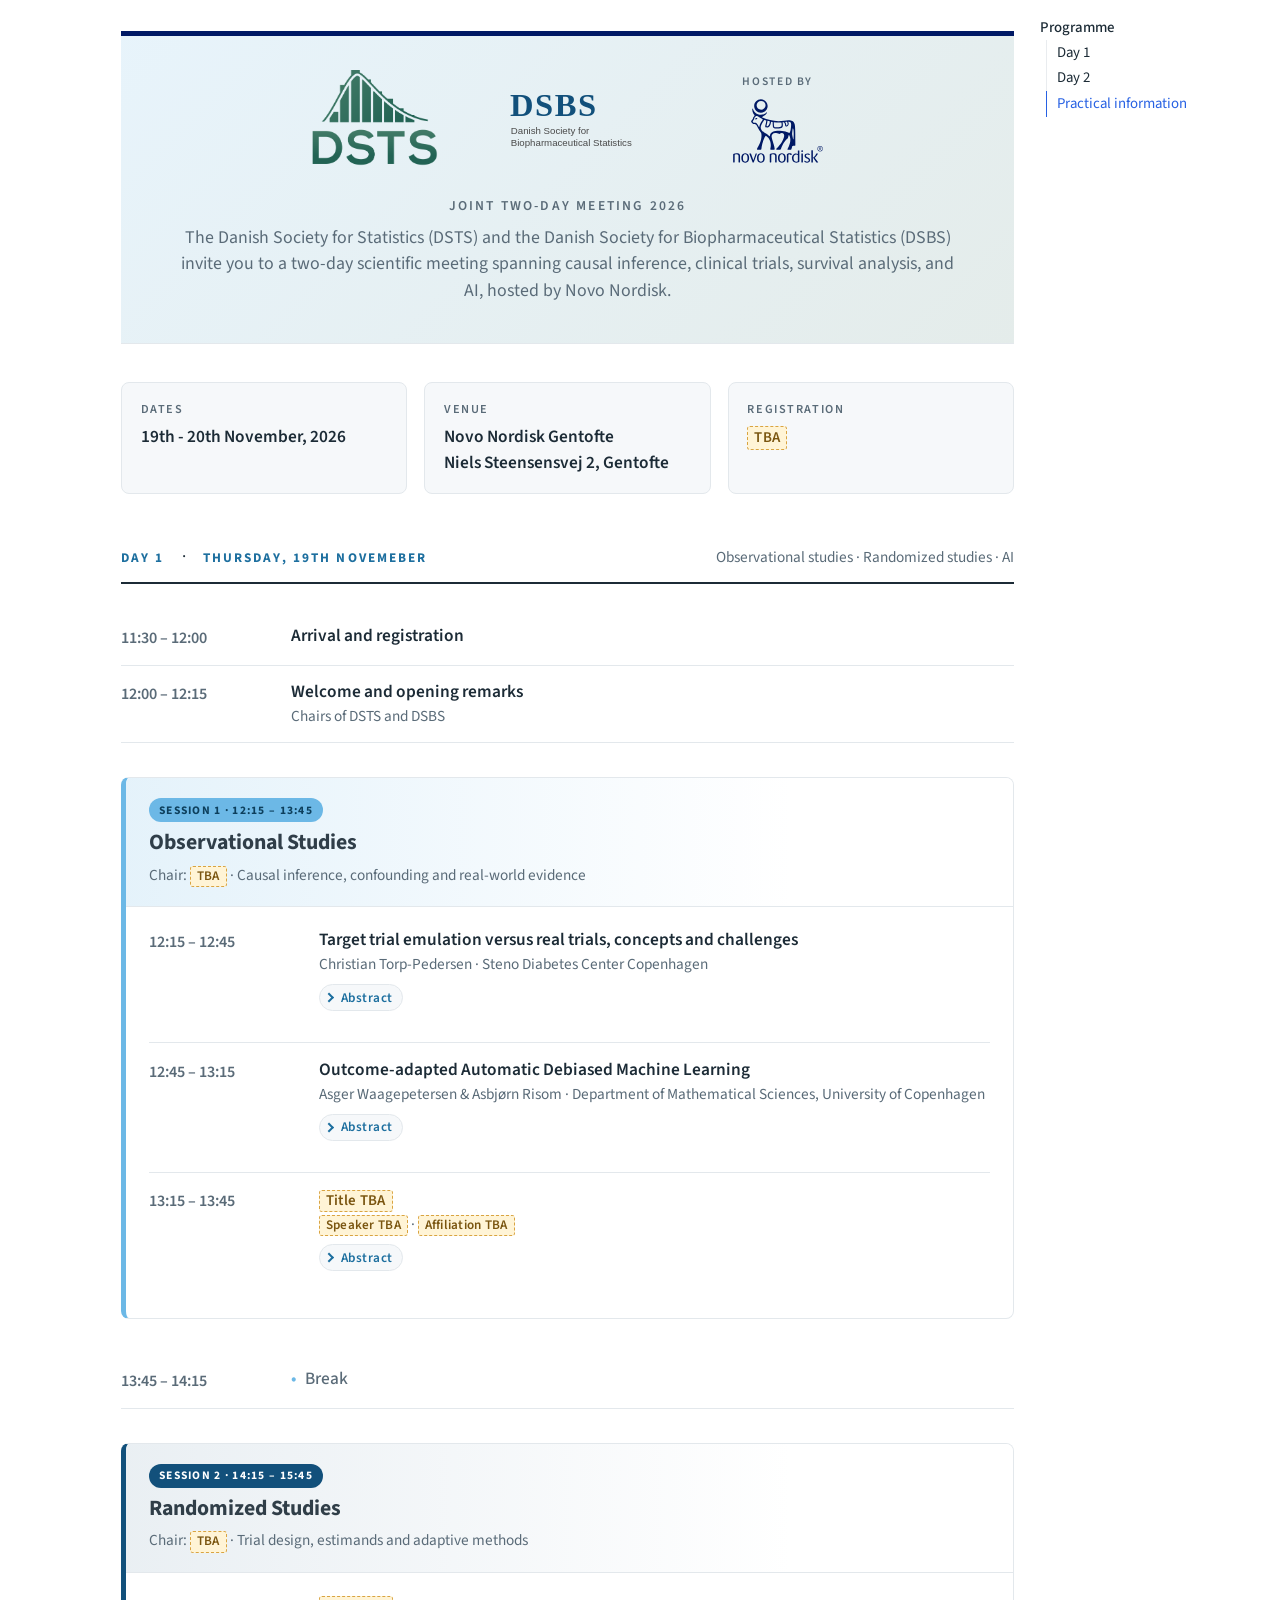
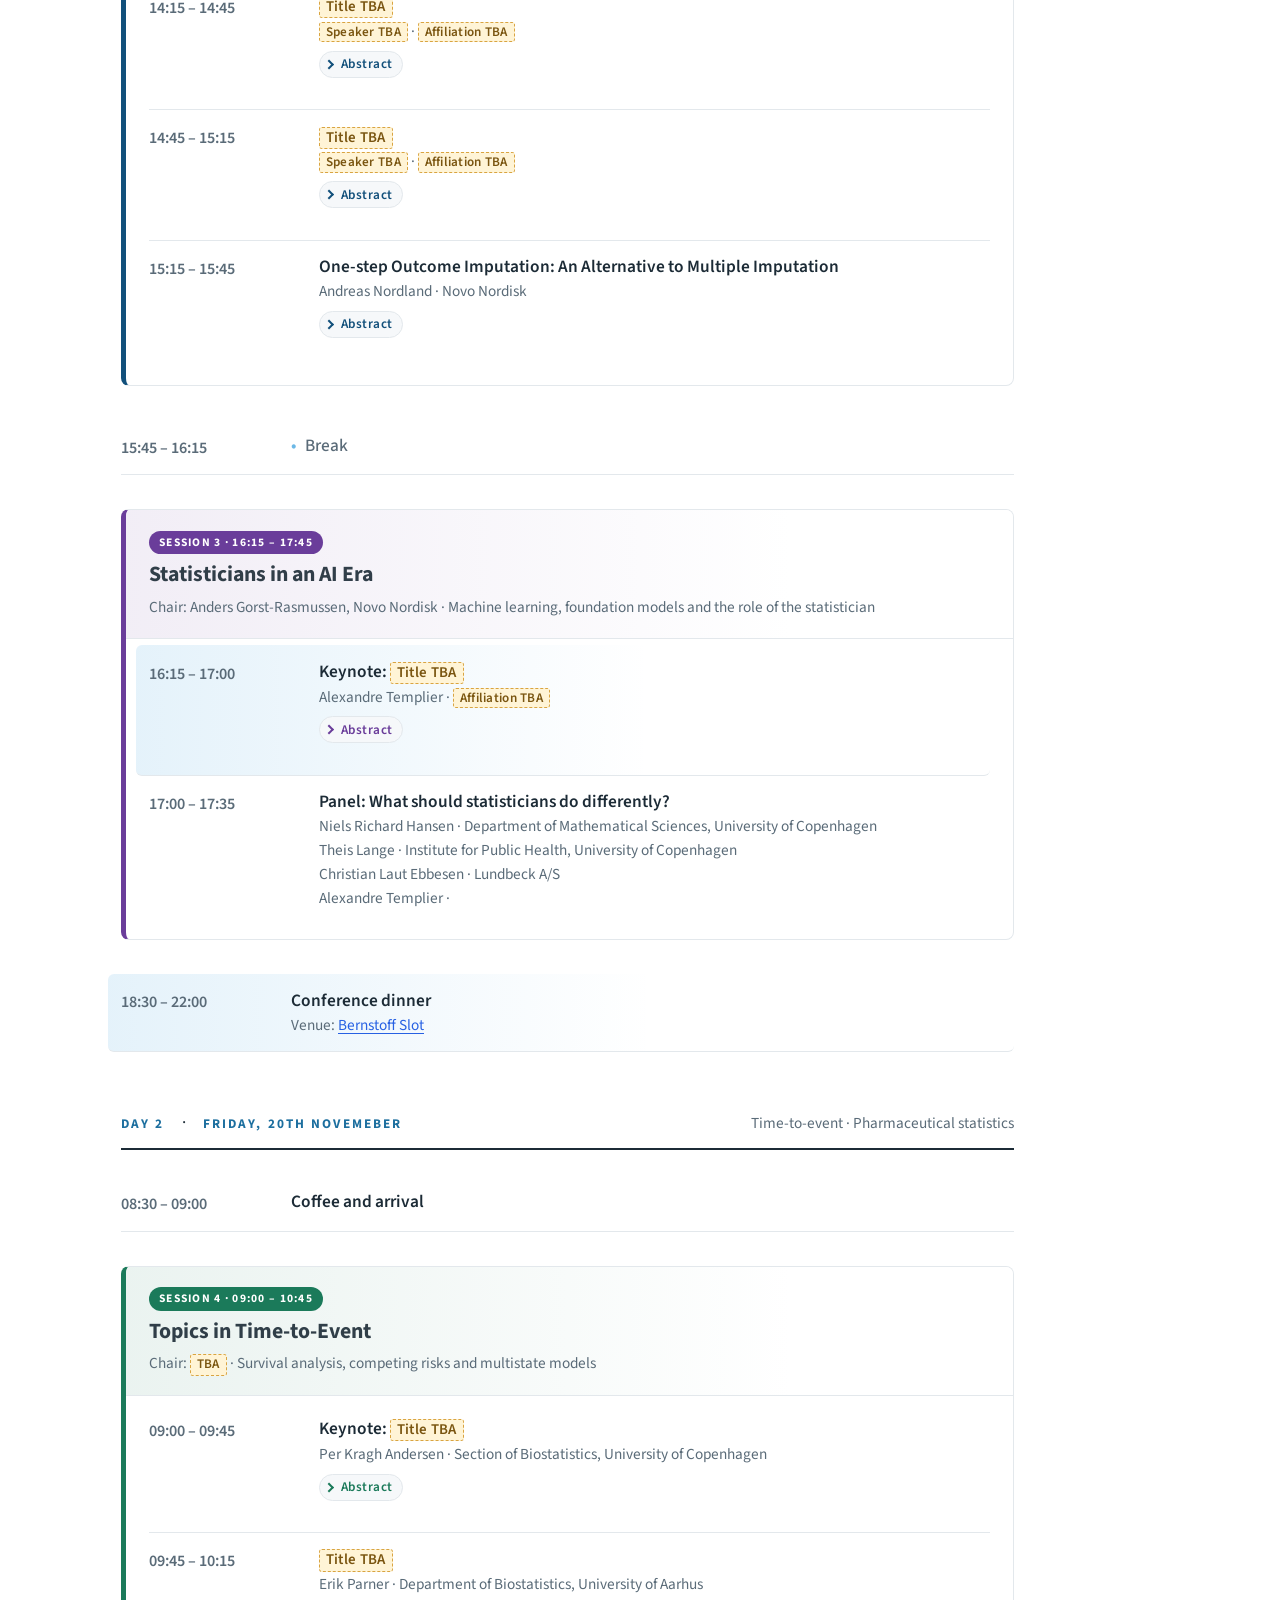
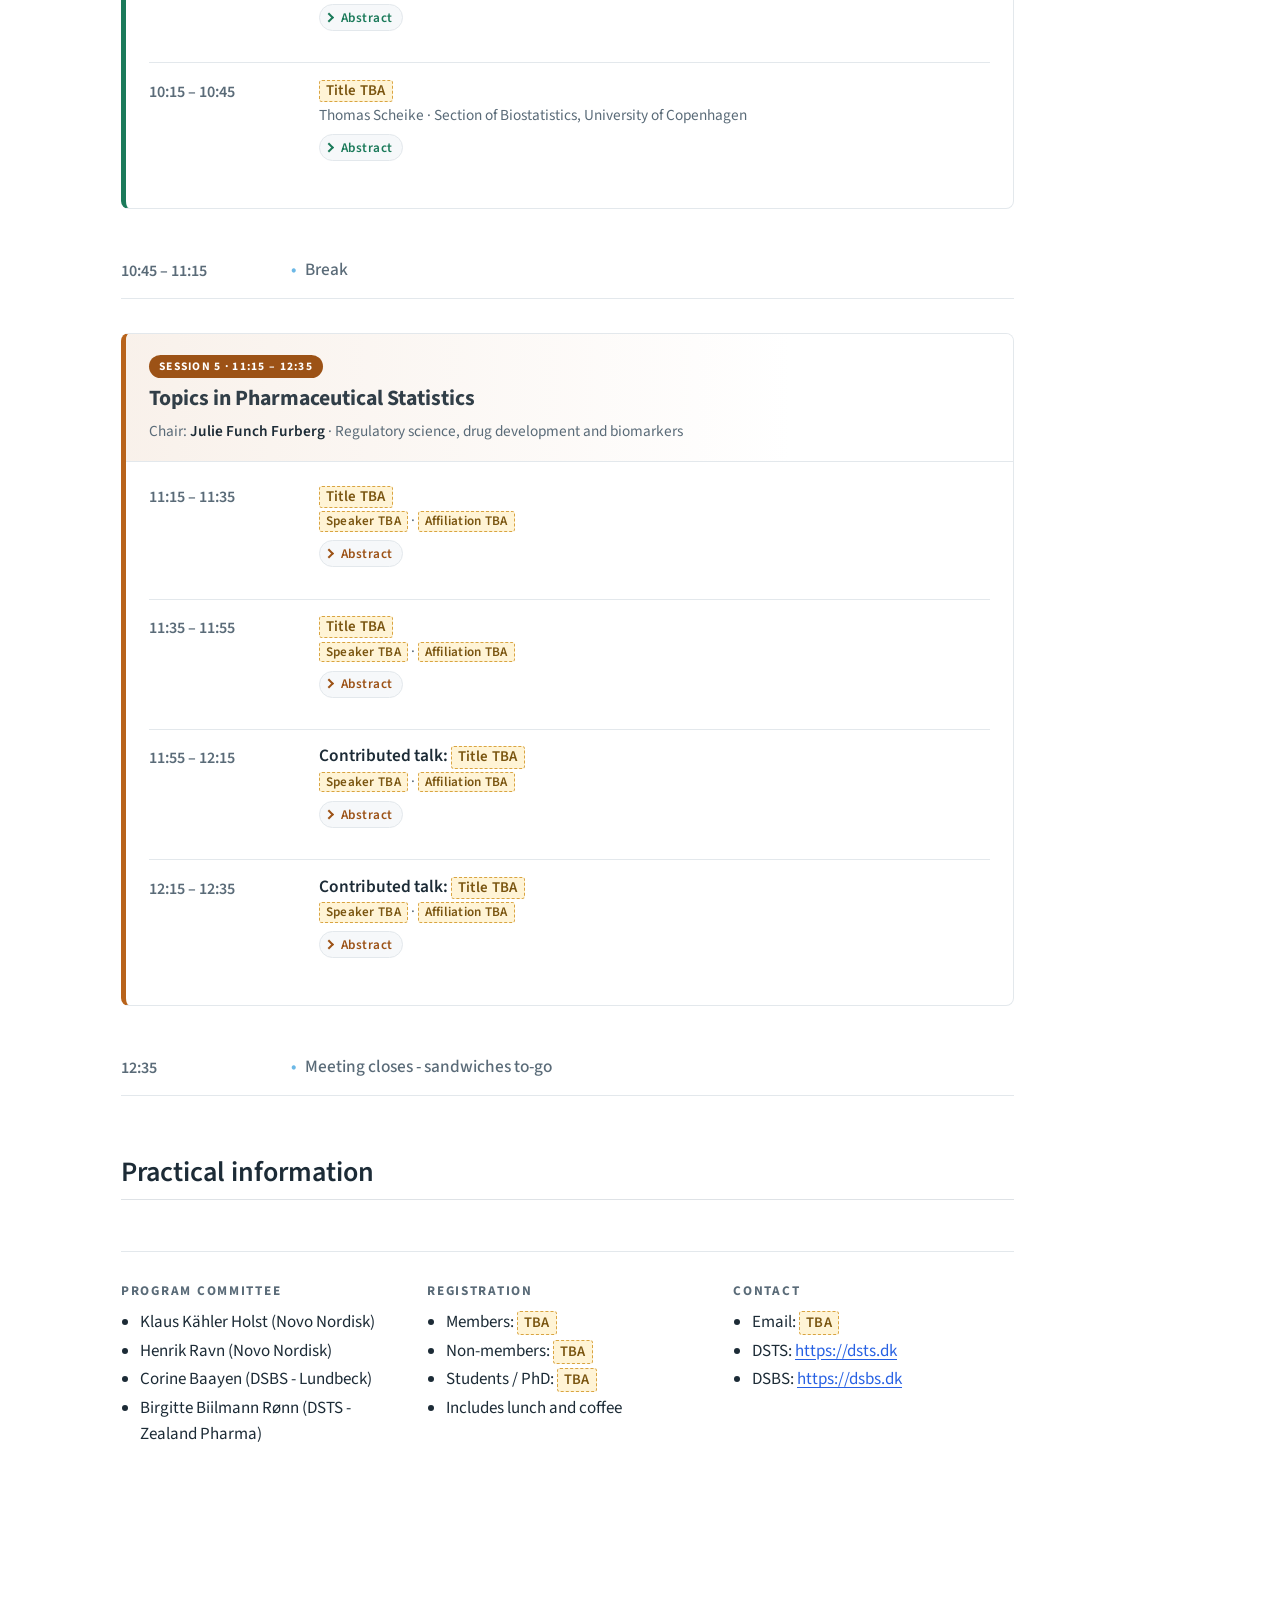
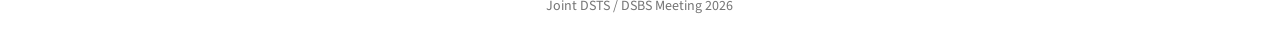
==== commit af3e99d1: "time slots" ====
--- a/docs/page.html
+++ b/docs/page.html
@@ -76,7 +76,7 @@
   <li><a href="#day-1" id="toc-day-1" class="nav-link active" data-scroll-target="#day-1">Day 1</a>
   <ul class="collapse">
   <li><a href="#session-observational" id="toc-session-observational" class="nav-link" data-scroll-target="#session-observational">Session 1 — Observational Studies</a></li>
-  <li><a href="#session-randomised" id="toc-session-randomised" class="nav-link" data-scroll-target="#session-randomised">Session 2 — Randomised Studies</a></li>
+  <li><a href="#session-randomised" id="toc-session-randomised" class="nav-link" data-scroll-target="#session-randomised">Session 2 — Randomized Studies</a></li>
   <li><a href="#session-ai" id="toc-session-ai" class="nav-link" data-scroll-target="#session-ai">Session 3 — Statisticians in an AI Era</a></li>
   </ul></li>
   <li><a href="#day-2" id="toc-day-2" class="nav-link" data-scroll-target="#day-2">Day 2</a>
@@ -123,7 +123,7 @@
     </span>
   </div>
   <p class="meeting-banner__eyebrow">Joint Two-day Meeting 2026</p>
-  <h1>Two Days of Statistics</h1>
+  <!-- <h1>Two Days of Statistics</h1> -->
   <p class="meeting-banner__tagline">
     The Danish Society for Statistics (DSTS) and the Danish Society
     for Biopharmaceutical Statistics (DSBS) invite you to a two-day scientific
@@ -145,7 +145,7 @@
   </span></li>
   
   <li><span class="facts__label">Registration</span>
-      <span class="facts__value">Opens <span class="tba">TBA</span></span></li>
+      <span class="facts__value"><span class="tba">TBA</span></span></li>
 
   <!-- <li><span class="facts__label">Abstracts</span> -->
   <!--     <span class="facts__value">Deadline <span class="tba">TBA</span></span></li> -->
@@ -153,17 +153,17 @@
 <section id="day-1" class="level2">
 <h2 class="anchored" data-anchor-id="day-1">Day 1</h2>
 <div class="day__head">
-<p><span class="day__no">Day 1</span> · <span class="day__date">Thursday, 19th Novemeber</span> <span class="day__note">Observational studies · Randomised studies · AI</span></p>
+<p><span class="day__no">Day 1</span> · <span class="day__date">Thursday, 19th Novemeber</span> <span class="day__note">Observational studies · Randomized studies · AI</span></p>
 </div>
 <!-- :::: {.slot .slot--break} -->
 <div class="slot">
-<p><span class="slot__time">09:00 – 09:30</span></p>
+<p><span class="slot__time">11:30 – 12:00</span></p>
 <div class="slot__body">
 <p><span class="slot__title">Arrival and registration</span></p>
 </div>
 </div>
 <div class="slot">
-<p><span class="slot__time">09:30 – 09:45</span></p>
+<p><span class="slot__time">12:00 – 12:15</span></p>
 <div class="slot__body">
 <p><span class="slot__title">Welcome and opening remarks</span> <span class="slot__meta">Chairs of DSTS and DSBS</span></p>
 </div>
@@ -172,7 +172,7 @@
 <h3 class="anchored" data-anchor-id="session-observational">Session 1 — Observational Studies</h3>
 <div class="session session--observational">
 <div class="session__head">
-<p><span class="session__tag">Session 1 · 09:45 – 11:15</span></p>
+<p><span class="session__tag">Session 1 · 12:15 – 13:45</span></p>
 <h4 class="session__title anchored">Observational Studies</h4>
 <div class="session__chair">
 <p>Chair: <strong><span class="tba">TBA</span></strong> · Causal inference, confounding and real-world evidence</p>
@@ -180,101 +180,101 @@
 </div>
 <div class="session__body">
 <div class="slot">
-<p><span class="slot__time">09:45 – 10:15</span></p>
+<p><span class="slot__time">12:15 – 12:45</span></p>
 <div class="slot__body">
 <p><span class="slot__title">Target trial emulation versus real trials, concepts and challenges</span> <span class="slot__meta">Christian Torp-Pedersen · Steno Diabetes Center Copenhagen</span></p>
 <details class="abstract">
 <summary>
 Abstract
 </summary>
-<p><span class="tba">Abstract TBA</span> — the abstract for this talk will be added once the speaker is confirmed and the programme is finalised.</p>
-</details>
-</div>
-</div>
-<div class="slot">
-<p><span class="slot__time">10:15 – 10:40</span></p>
+<p><span class="tba">Abstract TBA</span> — the abstract for this talk will be added once the speaker is confirmed and the programme is finalized.</p>
+</details>
+</div>
+</div>
+<div class="slot">
+<p><span class="slot__time">12:45 – 13:15</span></p>
 <div class="slot__body">
 <p><span class="slot__title">Outcome-adapted Automatic Debiased Machine Learning</span> <span class="slot__meta">Asger Waagepetersen &amp; Asbjørn Risom · Department of Mathematical Sciences, University of Copenhagen</span></p>
 <details class="abstract">
 <summary>
 Abstract
 </summary>
-<p><span class="tba">Abstract TBA</span> — the abstract for this talk will be added once the speaker is confirmed and the programme is finalised.</p>
-</details>
-</div>
-</div>
-<div class="slot">
-<p><span class="slot__time">10:40 – 11:05</span></p>
+<p><span class="tba">Abstract TBA</span> — the abstract for this talk will be added once the speaker is confirmed and the programme is finalized.</p>
+</details>
+</div>
+</div>
+<div class="slot">
+<p><span class="slot__time">13:15 – 13:45</span></p>
 <div class="slot__body">
 <p><span class="slot__title"><span class="tba">Title TBA</span></span> <span class="slot__meta"><span class="tba">Speaker TBA</span> · <span class="tba">Affiliation TBA</span></span></p>
 <details class="abstract">
 <summary>
 Abstract
 </summary>
-<p><span class="tba">Abstract TBA</span> — the abstract for this talk will be added once the speaker is confirmed and the programme is finalised.</p>
+<p><span class="tba">Abstract TBA</span> — the abstract for this talk will be added once the speaker is confirmed and the programme is finalized.</p>
 </details>
 </div>
 </div>
 </div>
 </div>
 <div class="slot slot--break">
-<p><span class="slot__time">11:15 – 11:35</span></p>
+<p><span class="slot__time">13:45 – 14:15</span></p>
 <div class="slot__body">
 <p><span class="slot__title">Break</span></p>
 </div>
 </div>
 </section>
 <section id="session-randomised" class="level3">
-<h3 class="anchored" data-anchor-id="session-randomised">Session 2 — Randomised Studies</h3>
+<h3 class="anchored" data-anchor-id="session-randomised">Session 2 — Randomized Studies</h3>
 <div class="session session--randomised">
 <div class="session__head">
-<p><span class="session__tag">Session 2 · 11:35 – 13:00</span></p>
-<h4 class="session__title anchored">Randomised Studies</h4>
+<p><span class="session__tag">Session 2 · 14:15 – 15:45</span></p>
+<h4 class="session__title anchored">Randomized Studies</h4>
 <div class="session__chair">
 <p>Chair: <strong><span class="tba">TBA</span></strong> · Trial design, estimands and adaptive methods</p>
 </div>
 </div>
 <div class="session__body">
 <div class="slot">
-<p><span class="slot__time">11:35 – 12:05</span></p>
-<div class="slot__body">
-<p><span class="slot__title">Invited talk: <span class="tba">Title TBA</span></span> <span class="slot__meta"><span class="tba">Speaker TBA</span> · <span class="tba">Affiliation TBA</span></span></p>
-<details class="abstract">
-<summary>
-Abstract
-</summary>
-<p><span class="tba">Abstract TBA</span> — the abstract for this talk will be added once the speaker is confirmed and the programme is finalised.</p>
-</details>
-</div>
-</div>
-<div class="slot">
-<p><span class="slot__time">12:05 – 12:30</span></p>
-<div class="slot__body">
-<p><span class="slot__title">Contributed talk: <span class="tba">Title TBA</span></span> <span class="slot__meta"><span class="tba">Speaker TBA</span> · <span class="tba">Affiliation TBA</span></span></p>
-<details class="abstract">
-<summary>
-Abstract
-</summary>
-<p><span class="tba">Abstract TBA</span> — the abstract for this talk will be added once the speaker is confirmed and the programme is finalised.</p>
-</details>
-</div>
-</div>
-<div class="slot">
-<p><span class="slot__time">12:30 – 12:55</span></p>
-<div class="slot__body">
-<p><span class="slot__title">Contributed talk: <span class="tba">Title TBA</span></span> <span class="slot__meta"><span class="tba">Speaker TBA</span> · <span class="tba">Affiliation TBA</span></span></p>
-<details class="abstract">
-<summary>
-Abstract
-</summary>
-<p><span class="tba">Abstract TBA</span> — the abstract for this talk will be added once the speaker is confirmed and the programme is finalised.</p>
+<p><span class="slot__time">14:15 – 14:45</span></p>
+<div class="slot__body">
+<p><span class="slot__title"><span class="tba">Title TBA</span></span> <span class="slot__meta"><span class="tba">Speaker TBA</span> · <span class="tba">Affiliation TBA</span></span></p>
+<details class="abstract">
+<summary>
+Abstract
+</summary>
+<p><span class="tba">Abstract TBA</span> — the abstract for this talk will be added once the speaker is confirmed and the programme is finalized.</p>
+</details>
+</div>
+</div>
+<div class="slot">
+<p><span class="slot__time">14:45 – 15:15</span></p>
+<div class="slot__body">
+<p><span class="slot__title"><span class="tba">Title TBA</span></span> <span class="slot__meta"><span class="tba">Speaker TBA</span> · <span class="tba">Affiliation TBA</span></span></p>
+<details class="abstract">
+<summary>
+Abstract
+</summary>
+<p><span class="tba">Abstract TBA</span> — the abstract for this talk will be added once the speaker is confirmed and the programme is finalized.</p>
+</details>
+</div>
+</div>
+<div class="slot">
+<p><span class="slot__time">15:15 – 15:45</span></p>
+<div class="slot__body">
+<p><span class="slot__title">One-step Outcome Imputation: An Alternative to Multiple Imputation</span> <span class="slot__meta">Andreas Nordland · Novo Nordisk</span></p>
+<details class="abstract">
+<summary>
+Abstract
+</summary>
+<p>Missing outcomes in randomized controlled trials are often handled by multiple imputation (MI). Rubin’s rules are routinely used to estimate standard errors but can fail to provide valid standard error estimates for some commonly used procedures, such as reference-based imputation. We propose a one-step alternative by explicitly targeting the treatment effect implied by a given imputation model and constructing an efficient one-step estimator for that treatment effect via its influence function. Unlike Rubin’s rules, this approach yields asymptotically valid inference. Moreover, the proposed method circumvents the stochastic component and computational burden of MI. We illustrate the approach with examples spanning a range of imputation models, including reference-based imputation and intercurrent-event-dependent imputation.</p>
 </details>
 </div>
 </div>
 </div>
 </div>
 <div class="slot slot--break">
-<p><span class="slot__time">11:15 – 11:35</span></p>
+<p><span class="slot__time">15:45 – 16:15</span></p>
 <div class="slot__body">
 <p><span class="slot__title">Break</span></p>
 </div>
@@ -284,17 +284,17 @@
 <h3 class="anchored" data-anchor-id="session-ai">Session 3 — Statisticians in an AI Era</h3>
 <div class="session session--ai">
 <div class="session__head">
-<p><span class="session__tag">Session 3 · 14:00 – 16:00</span></p>
+<p><span class="session__tag">Session 3 · 16:15 – 17:45</span></p>
 <h4 class="session__title anchored">Statisticians in an AI Era</h4>
 <div class="session__chair">
-<p>Chair: <strong><span class="tba">TBA</span></strong> · Machine learning, foundation models and the role of the statistician</p>
+<p>Chair: Anders Gorst-Rasmussen, Novo Nordisk · Machine learning, foundation models and the role of the statistician</p>
 </div>
 </div>
 <div class="session__body">
 <div class="slot slot--feature">
-<p><span class="slot__time">14:00 – 14:45</span></p>
-<div class="slot__body">
-<p><span class="slot__title">Keynote: <span class="tba">Title TBA</span></span> <span class="slot__meta"><span class="tba">Keynote speaker TBA</span> · <span class="tba">Affiliation TBA</span></span></p>
+<p><span class="slot__time">16:15 – 17:00</span></p>
+<div class="slot__body">
+<p><span class="slot__title">Keynote: <span class="tba">Title TBA</span></span> <span class="slot__meta">Alexandre Templier · <span class="tba">Affiliation TBA</span></span></p>
 <details class="abstract">
 <summary>
 Abstract
@@ -304,15 +304,15 @@
 </div>
 </div>
 <div class="slot">
-<p><span class="slot__time">15:35 – 16:00</span></p>
-<div class="slot__body">
-<p><span class="slot__title">Panel: What should statisticians do differently?</span> <span class="slot__meta">Panellists <span class="tba">TBA</span></span></p>
+<p><span class="slot__time">17:00 – 17:35</span></p>
+<div class="slot__body">
+<p><span class="slot__title">Panel: What should statisticians do differently?</span> <span class="slot__meta">Niels Richard Hansen · Department of Mathematical Sciences, University of Copenhagen</span> <span class="slot__meta">Theis Lange · Institute for Public Health, University of Copenhagen</span> <span class="slot__meta">Christian Laut Ebbesen · Lundbeck A/S</span> <span class="slot__meta">Alexandre Templier ·</span></p>
 </div>
 </div>
 </div>
 </div>
 <div class="slot slot--feature">
-<p><span class="slot__time">18:30 –</span></p>
+<p><span class="slot__time">18:30 – 22:00</span></p>
 <div class="slot__body">
 <p><span class="slot__title">Conference dinner</span> <span class="slot__meta">Venue: <a href="https://bernstorffslot.dk/">Bernstoff Slot</a></span></p>
 </div>
@@ -324,11 +324,17 @@
 <div class="day__head">
 <p><span class="day__no">Day 2</span> · <span class="day__date">Friday, 20th Novemeber</span> <span class="day__note">Time-to-event · Pharmaceutical statistics</span></p>
 </div>
+<div class="slot">
+<p><span class="slot__time">08:30 – 09:00</span></p>
+<div class="slot__body">
+<p><span class="slot__title">Coffee and arrival</span></p>
+</div>
+</div>
 <section id="session-time-to-event" class="level3">
 <h3 class="anchored" data-anchor-id="session-time-to-event">Session 4 — Topics in Time-to-Event</h3>
 <div class="session session--tte">
 <div class="session__head">
-<p><span class="session__tag">Session 4 · 09:15 – 11:30</span></p>
+<p><span class="session__tag">Session 4 · 09:00 – 10:45</span></p>
 <h4 class="session__title anchored">Topics in Time-to-Event</h4>
 <div class="session__chair">
 <p>Chair: <strong><span class="tba">TBA</span></strong> · Survival analysis, competing risks and multistate models</p>
@@ -336,45 +342,45 @@
 </div>
 <div class="session__body">
 <div class="slot">
-<p><span class="slot__time">09:15 – 09:45</span></p>
-<div class="slot__body">
-<p><span class="slot__title">Invited talk: <span class="tba">Title TBA</span></span> <span class="slot__meta"><span class="tba">Speaker TBA</span> · <span class="tba">Affiliation TBA</span></span></p>
-<details class="abstract">
-<summary>
-Abstract
-</summary>
-<p><span class="tba">Abstract TBA</span> — the abstract for this talk will be added once the speaker is confirmed and the programme is finalised.</p>
-</details>
-</div>
-</div>
-<div class="slot">
-<p><span class="slot__time">09:45 – 10:10</span></p>
-<div class="slot__body">
-<p><span class="slot__title">Contributed talk: <span class="tba">Title TBA</span></span> <span class="slot__meta"><span class="tba">Speaker TBA</span> · <span class="tba">Affiliation TBA</span></span></p>
-<details class="abstract">
-<summary>
-Abstract
-</summary>
-<p><span class="tba">Abstract TBA</span> — the abstract for this talk will be added once the speaker is confirmed and the programme is finalised.</p>
-</details>
-</div>
-</div>
-<div class="slot">
-<p><span class="slot__time">10:35 – 11:00</span></p>
-<div class="slot__body">
-<p><span class="slot__title">Contributed talk: <span class="tba">Title TBA</span></span> <span class="slot__meta"><span class="tba">Speaker TBA</span> · <span class="tba">Affiliation TBA</span></span></p>
-<details class="abstract">
-<summary>
-Abstract
-</summary>
-<p><span class="tba">Abstract TBA</span> — the abstract for this talk will be added once the speaker is confirmed and the programme is finalised.</p>
+<p><span class="slot__time">09:00 – 09:45</span></p>
+<div class="slot__body">
+<p><span class="slot__title">Keynote: <span class="tba">Title TBA</span></span> <span class="slot__meta">Per Kragh Andersen · Section of Biostatistics, University of Copenhagen</span></p>
+<details class="abstract">
+<summary>
+Abstract
+</summary>
+<p><span class="tba">Abstract TBA</span> — the abstract for this talk will be added once the speaker is confirmed and the programme is finalized.</p>
+</details>
+</div>
+</div>
+<div class="slot">
+<p><span class="slot__time">09:45 – 10:15</span></p>
+<div class="slot__body">
+<p><span class="slot__title"><span class="tba">Title TBA</span></span> <span class="slot__meta">Erik Parner · Department of Biostatistics, University of Aarhus</span></p>
+<details class="abstract">
+<summary>
+Abstract
+</summary>
+<p><span class="tba">Abstract TBA</span> — the abstract for this talk will be added once the speaker is confirmed and the programme is finalized.</p>
+</details>
+</div>
+</div>
+<div class="slot">
+<p><span class="slot__time">10:15 – 10:45</span></p>
+<div class="slot__body">
+<p><span class="slot__title"><span class="tba">Title TBA</span></span> <span class="slot__meta">Thomas Scheike · Section of Biostatistics, University of Copenhagen</span></p>
+<details class="abstract">
+<summary>
+Abstract
+</summary>
+<p><span class="tba">Abstract TBA</span> — the abstract for this talk will be added once the speaker is confirmed and the programme is finalized.</p>
 </details>
 </div>
 </div>
 </div>
 </div>
 <div class="slot slot--break">
-<p><span class="slot__time">11:15 – 11:35</span></p>
+<p><span class="slot__time">10:45 – 11:15</span></p>
 <div class="slot__body">
 <p><span class="slot__title">Break</span></p>
 </div>
@@ -384,7 +390,7 @@
 <h3 class="anchored" data-anchor-id="session-pharma">Session 5 — Topics in Pharmaceutical Statistics</h3>
 <div class="session session--pharma">
 <div class="session__head">
-<p><span class="session__tag">Session 5 · 12:30 – 15:00</span></p>
+<p><span class="session__tag">Session 5 · 11:15 – 12:35</span></p>
 <h4 class="session__title anchored">Topics in Pharmaceutical Statistics</h4>
 <div class="session__chair">
 <p>Chair: <strong>Julie Funch Furberg</strong> · Regulatory science, drug development and biomarkers</p>
@@ -392,62 +398,61 @@
 </div>
 <div class="session__body">
 <div class="slot">
-<p><span class="slot__time">12:30 – 13:00</span></p>
-<div class="slot__body">
-<p><span class="slot__title">Invited talk: <span class="tba">Title TBA</span></span> <span class="slot__meta"><span class="tba">Speaker TBA</span> · <span class="tba">Affiliation TBA</span></span></p>
-<details class="abstract">
-<summary>
-Abstract
-</summary>
-<p><span class="tba">Abstract TBA</span> — the abstract for this talk will be added once the speaker is confirmed and the programme is finalised.</p>
-</details>
-</div>
-</div>
-<div class="slot">
-<p><span class="slot__time">13:00 – 13:25</span></p>
+<p><span class="slot__time">11:15 – 11:35</span></p>
+<div class="slot__body">
+<p><span class="slot__title"><span class="tba">Title TBA</span></span> <span class="slot__meta"><span class="tba">Speaker TBA</span> · <span class="tba">Affiliation TBA</span></span></p>
+<details class="abstract">
+<summary>
+Abstract
+</summary>
+<p><span class="tba">Abstract TBA</span> — the abstract for this talk will be added once the speaker is confirmed and the programme is finalized.</p>
+</details>
+</div>
+</div>
+<div class="slot">
+<p><span class="slot__time">11:35 – 11:55</span></p>
+<div class="slot__body">
+<p><span class="slot__title"><span class="tba">Title TBA</span></span> <span class="slot__meta"><span class="tba">Speaker TBA</span> · <span class="tba">Affiliation TBA</span></span></p>
+<details class="abstract">
+<summary>
+Abstract
+</summary>
+<p><span class="tba">Abstract TBA</span> — the abstract for this talk will be added once the speaker is confirmed and the programme is finalized.</p>
+</details>
+</div>
+</div>
+<div class="slot">
+<p><span class="slot__time">11:55 – 12:15</span></p>
 <div class="slot__body">
 <p><span class="slot__title">Contributed talk: <span class="tba">Title TBA</span></span> <span class="slot__meta"><span class="tba">Speaker TBA</span> · <span class="tba">Affiliation TBA</span></span></p>
 <details class="abstract">
 <summary>
 Abstract
 </summary>
-<p><span class="tba">Abstract TBA</span> — the abstract for this talk will be added once the speaker is confirmed and the programme is finalised.</p>
-</details>
-</div>
-</div>
-<div class="slot">
-<p><span class="slot__time">13:25 – 13:50</span></p>
+<p><span class="tba">Abstract TBA</span> — the abstract for this talk will be added once the speaker is confirmed and the programme is finalized.</p>
+</details>
+</div>
+</div>
+<div class="slot">
+<p><span class="slot__time">12:15 – 12:35</span></p>
 <div class="slot__body">
 <p><span class="slot__title">Contributed talk: <span class="tba">Title TBA</span></span> <span class="slot__meta"><span class="tba">Speaker TBA</span> · <span class="tba">Affiliation TBA</span></span></p>
 <details class="abstract">
 <summary>
 Abstract
 </summary>
-<p><span class="tba">Abstract TBA</span> — the abstract for this talk will be added once the speaker is confirmed and the programme is finalised.</p>
-</details>
-</div>
-</div>
-<div class="slot">
-<p><span class="slot__time">14:10 – 14:35</span></p>
-<div class="slot__body">
-<p><span class="slot__title">Contributed talk: <span class="tba">Title TBA</span></span> <span class="slot__meta"><span class="tba">Speaker TBA</span> · <span class="tba">Affiliation TBA</span></span></p>
-<details class="abstract">
-<summary>
-Abstract
-</summary>
-<p><span class="tba">Abstract TBA</span> — the abstract for this talk will be added once the speaker is confirmed and the programme is finalised.</p>
-</details>
-</div>
-</div>
-</div>
-</div>
-<!-- ::: {.slot} -->
-<!-- [15:00 – 15:20]{.slot__time} -->
-<!-- ::: {.slot__body} -->
-<!-- [Closing remarks and award for best contributed talk]{.slot__title} -->
-<!-- [Chairs of DSTS and DSBS]{.slot__meta} -->
-<!-- ::: -->
-<!-- ::: -->
+<p><span class="tba">Abstract TBA</span> — the abstract for this talk will be added once the speaker is confirmed and the programme is finalized.</p>
+</details>
+</div>
+</div>
+</div>
+</div>
+<div class="slot slot--break">
+<p><span class="slot__time">12:35</span></p>
+<div class="slot__body">
+<p><span class="slot__title">Meeting closes - sandwiches to-go</span></p>
+</div>
+</div>
 </section>
 </section>
 <section id="practical" class="level2">
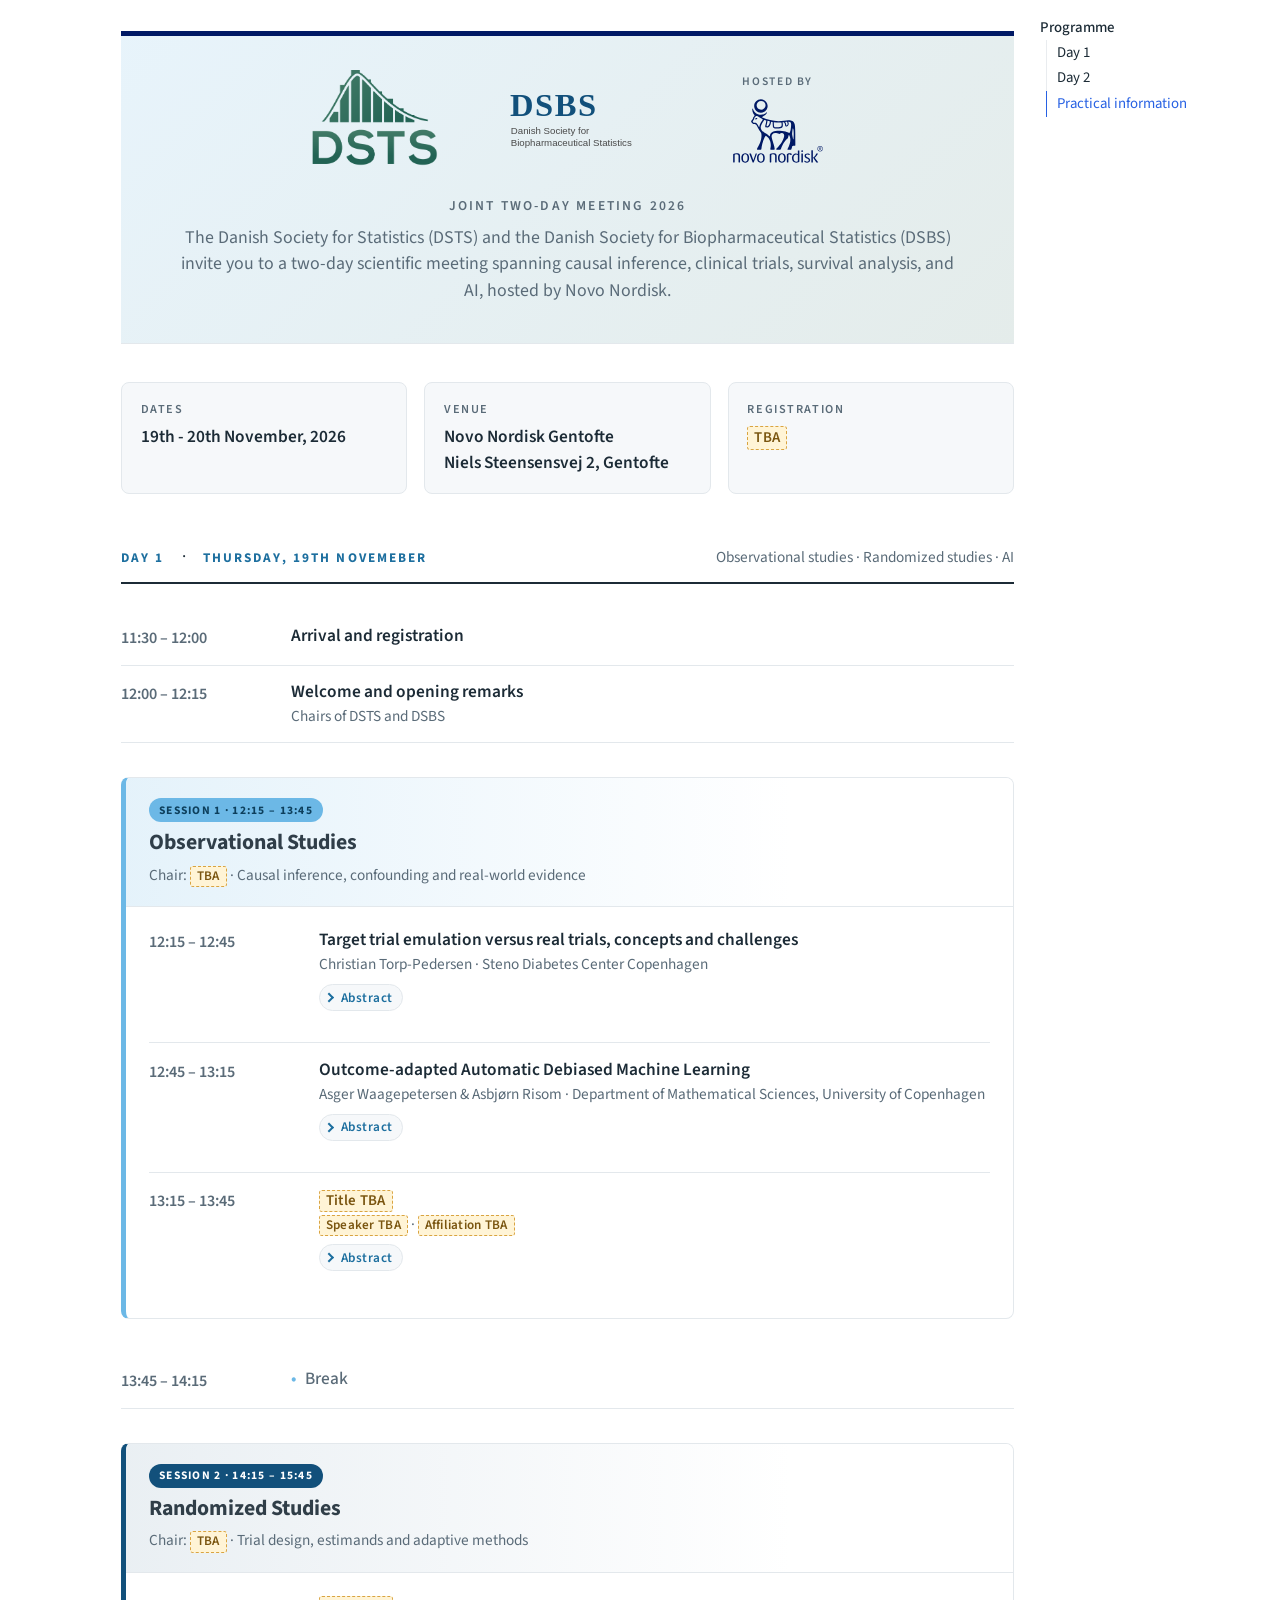
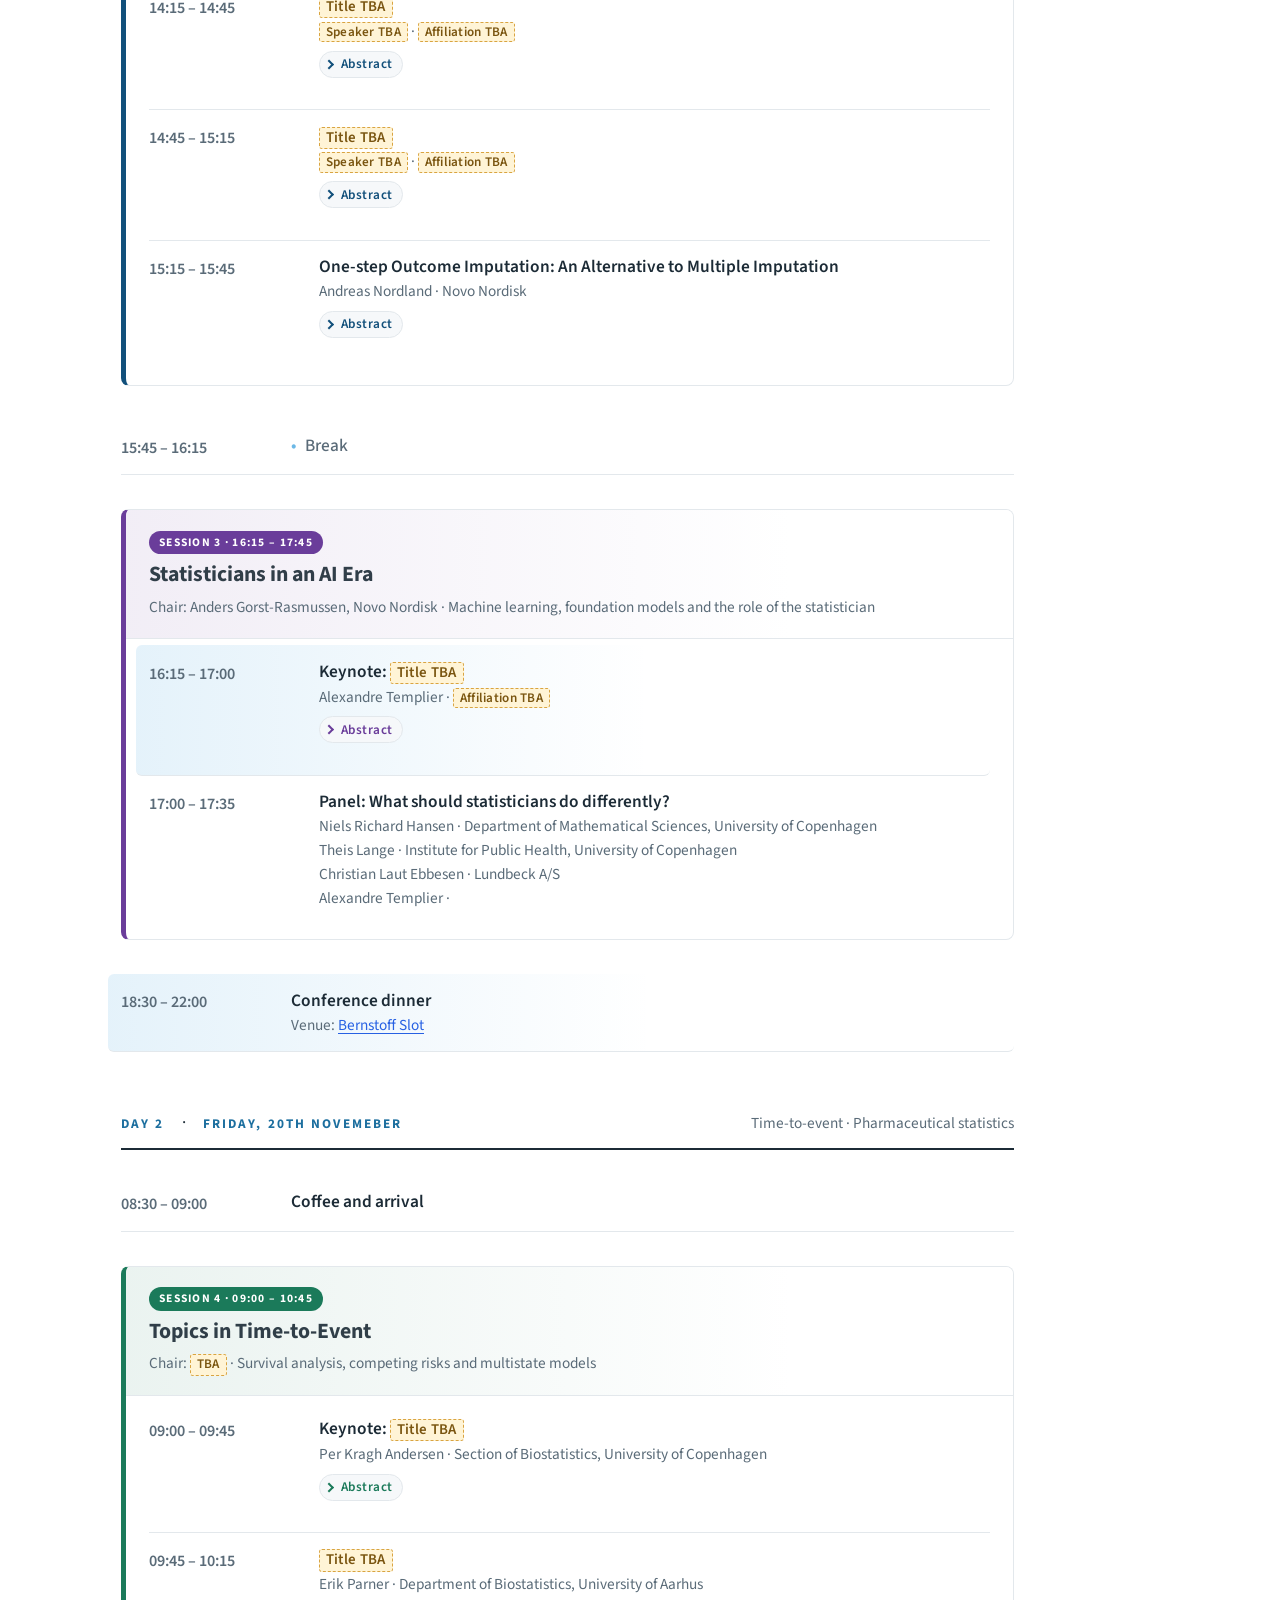
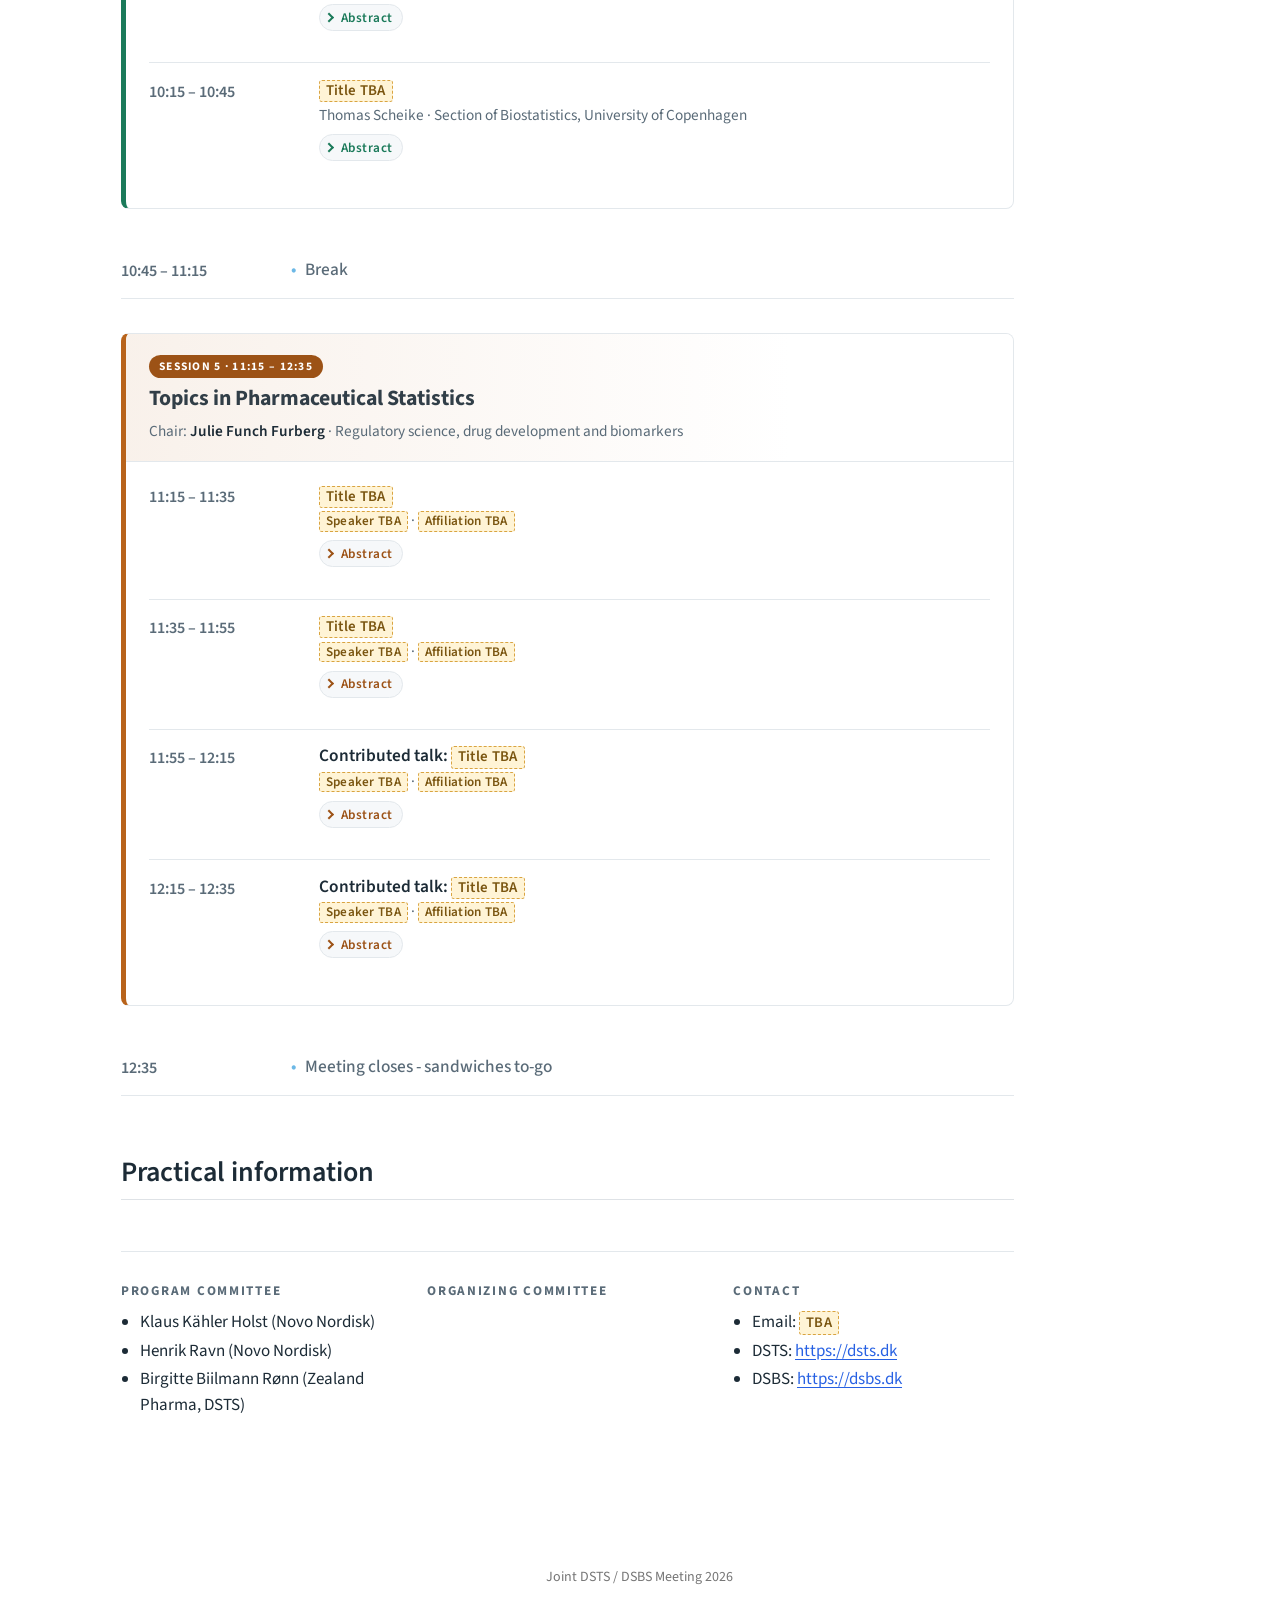
==== commit 894d392e: "minor" ====
--- a/docs/page.html
+++ b/docs/page.html
@@ -467,18 +467,11 @@
 <ul>
 <li>Klaus Kähler Holst (Novo Nordisk)</li>
 <li>Henrik Ravn (Novo Nordisk)</li>
-<li>Corine Baayen (DSBS - Lundbeck)</li>
-<li>Birgitte Biilmann Rønn (DSTS - Zealand Pharma)</li>
+<li>Birgitte Biilmann Rønn (Zealand Pharma, DSTS)</li>
 </ul>
 </div>
 <div class="organisers__col">
-<p><strong>Registration</strong></p>
-<ul>
-<li>Members: <span class="tba">TBA</span></li>
-<li>Non-members: <span class="tba">TBA</span></li>
-<li>Students / PhD: <span class="tba">TBA</span></li>
-<li>Includes lunch and coffee</li>
-</ul>
+<p><strong>Organizing committee</strong></p>
 </div>
 <div class="organisers__col">
 <p><strong>Contact</strong></p>
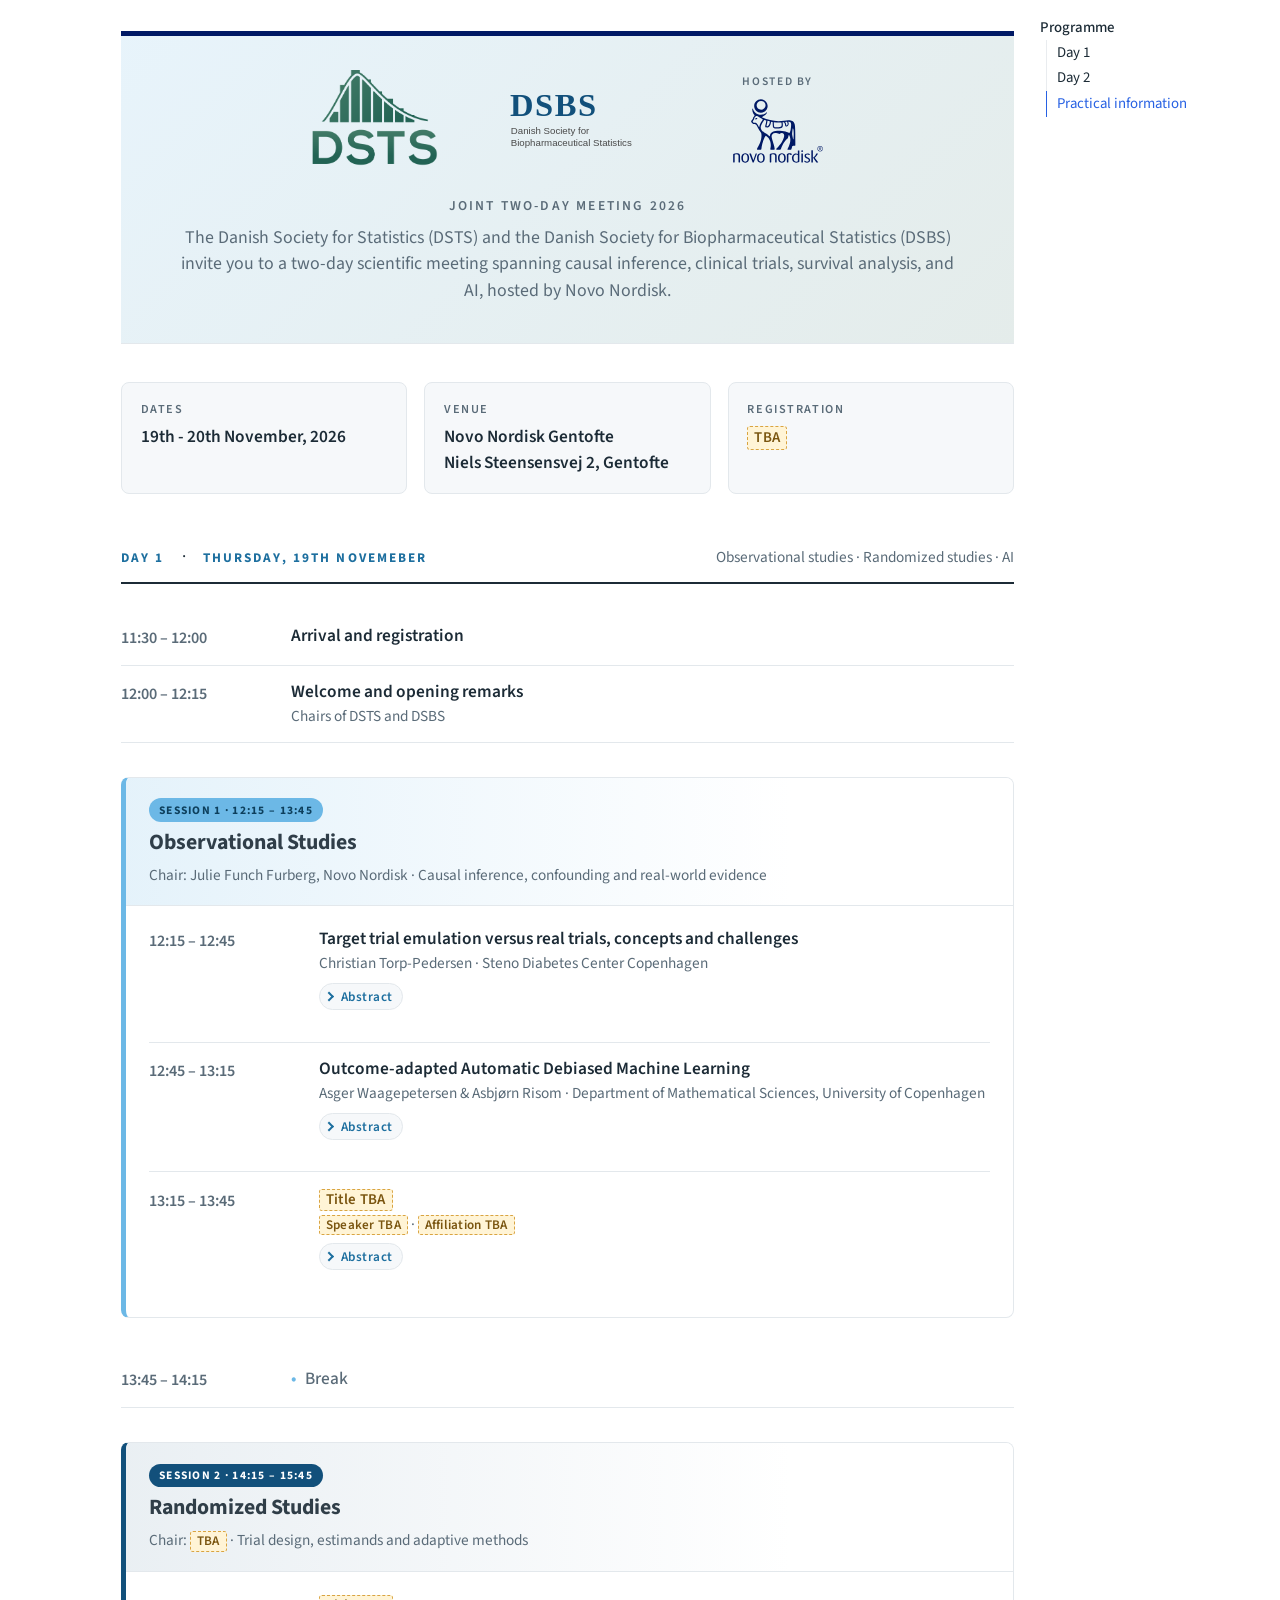
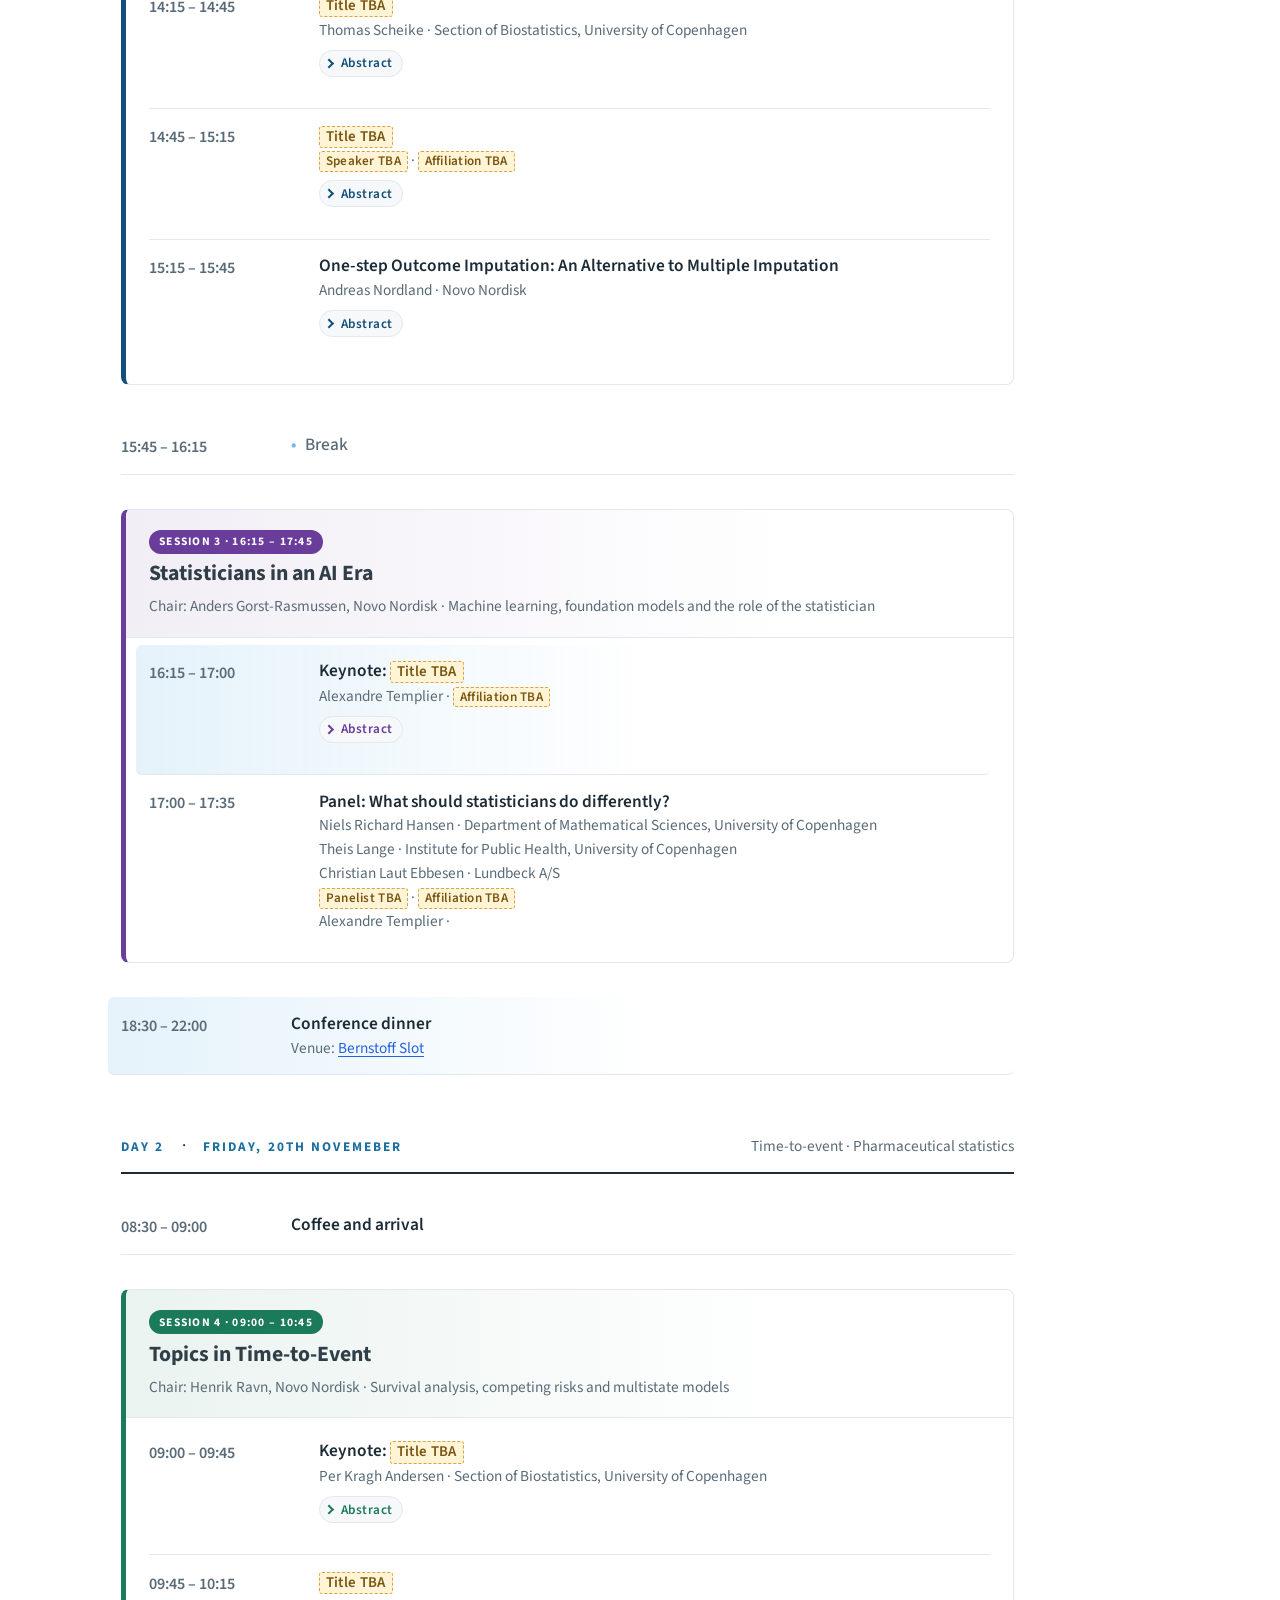
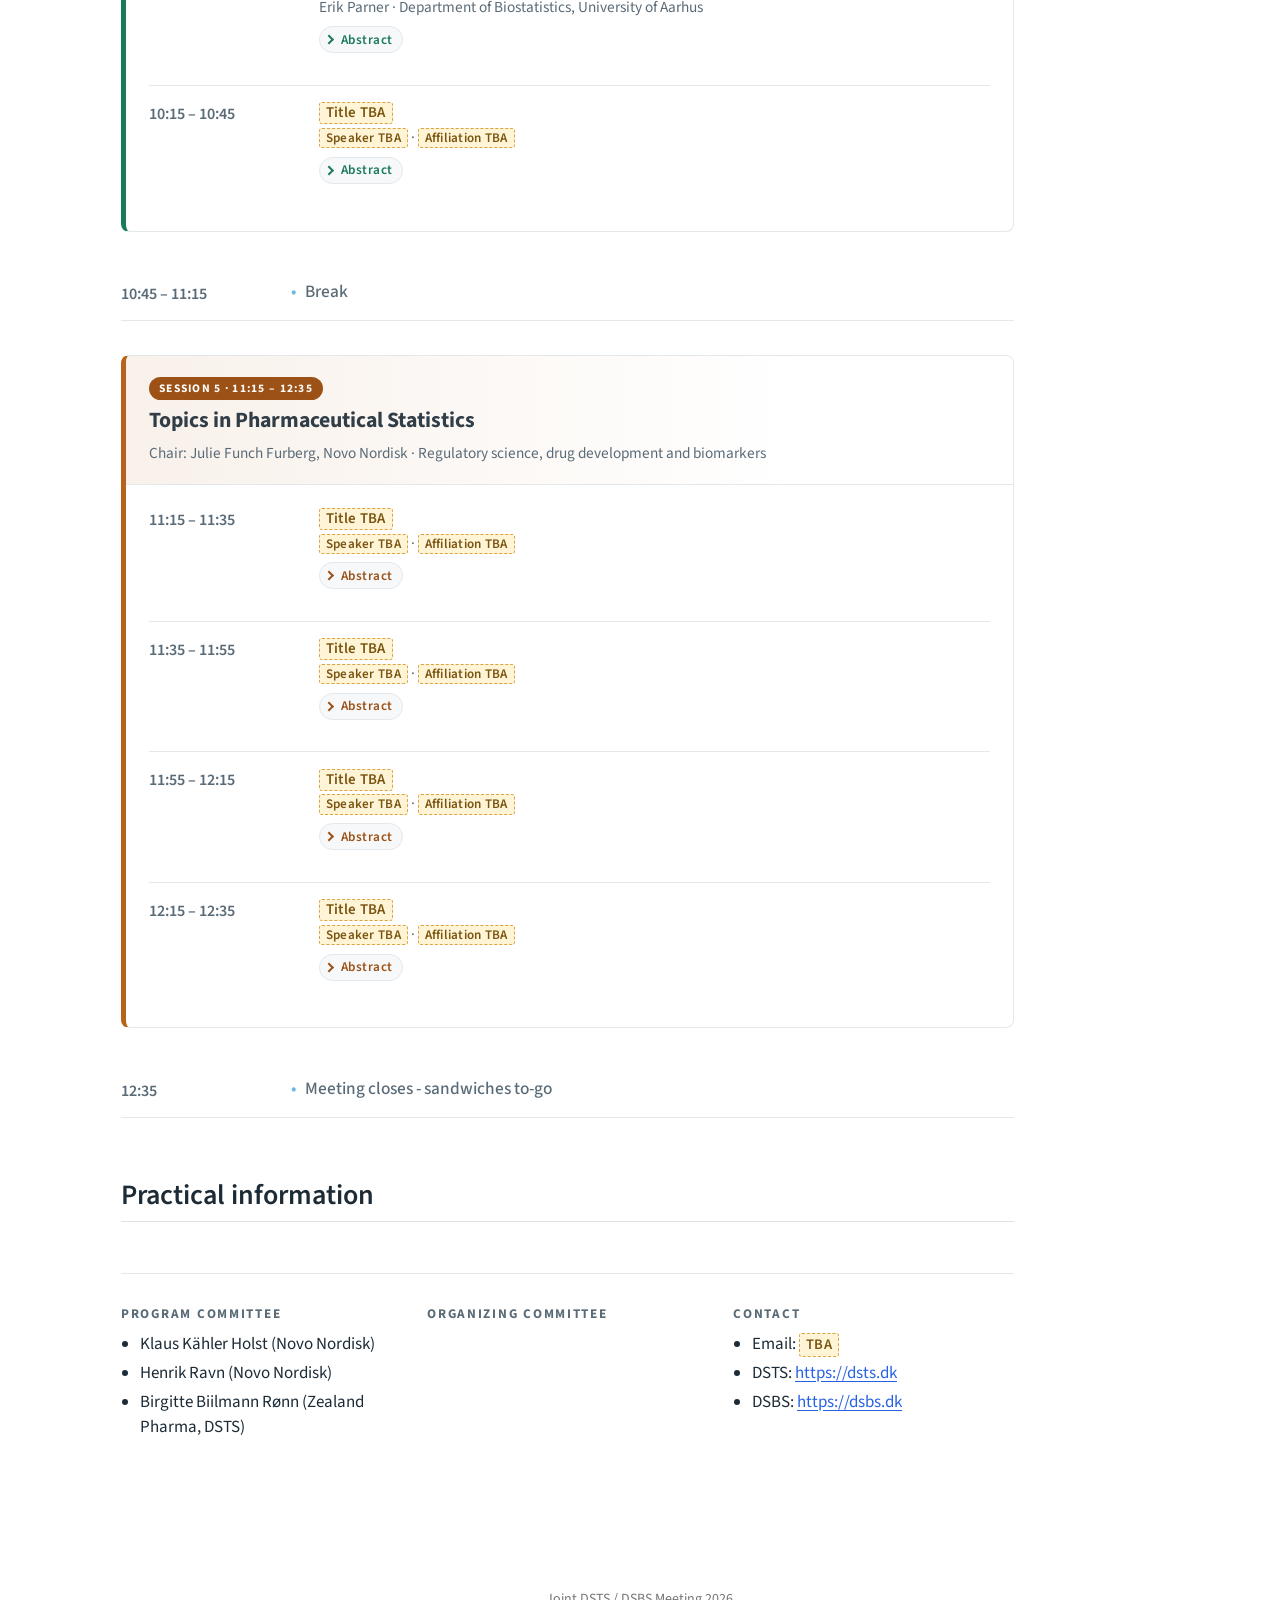
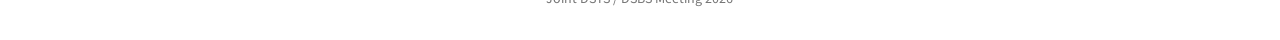
==== commit 53bd83f7: "up" ====
--- a/docs/page.html
+++ b/docs/page.html
@@ -175,7 +175,7 @@
 <p><span class="session__tag">Session 1 · 12:15 – 13:45</span></p>
 <h4 class="session__title anchored">Observational Studies</h4>
 <div class="session__chair">
-<p>Chair: <strong><span class="tba">TBA</span></strong> · Causal inference, confounding and real-world evidence</p>
+<p>Chair: Julie Funch Furberg, Novo Nordisk · Causal inference, confounding and real-world evidence</p>
 </div>
 </div>
 <div class="session__body">
@@ -238,7 +238,7 @@
 <div class="slot">
 <p><span class="slot__time">14:15 – 14:45</span></p>
 <div class="slot__body">
-<p><span class="slot__title"><span class="tba">Title TBA</span></span> <span class="slot__meta"><span class="tba">Speaker TBA</span> · <span class="tba">Affiliation TBA</span></span></p>
+<p><span class="slot__title"><span class="tba">Title TBA</span></span> <span class="slot__meta">Thomas Scheike · Section of Biostatistics, University of Copenhagen</span></p>
 <details class="abstract">
 <summary>
 Abstract
@@ -306,7 +306,7 @@
 <div class="slot">
 <p><span class="slot__time">17:00 – 17:35</span></p>
 <div class="slot__body">
-<p><span class="slot__title">Panel: What should statisticians do differently?</span> <span class="slot__meta">Niels Richard Hansen · Department of Mathematical Sciences, University of Copenhagen</span> <span class="slot__meta">Theis Lange · Institute for Public Health, University of Copenhagen</span> <span class="slot__meta">Christian Laut Ebbesen · Lundbeck A/S</span> <span class="slot__meta">Alexandre Templier ·</span></p>
+<p><span class="slot__title">Panel: What should statisticians do differently?</span> <span class="slot__meta">Niels Richard Hansen · Department of Mathematical Sciences, University of Copenhagen</span> <span class="slot__meta">Theis Lange · Institute for Public Health, University of Copenhagen</span> <span class="slot__meta">Christian Laut Ebbesen · Lundbeck A/S</span> <span class="slot__meta"><span class="tba">Panelist TBA</span> · <span class="tba">Affiliation TBA</span></span> <span class="slot__meta">Alexandre Templier ·</span></p>
 </div>
 </div>
 </div>
@@ -337,7 +337,7 @@
 <p><span class="session__tag">Session 4 · 09:00 – 10:45</span></p>
 <h4 class="session__title anchored">Topics in Time-to-Event</h4>
 <div class="session__chair">
-<p>Chair: <strong><span class="tba">TBA</span></strong> · Survival analysis, competing risks and multistate models</p>
+<p>Chair: Henrik Ravn, Novo Nordisk · Survival analysis, competing risks and multistate models</p>
 </div>
 </div>
 <div class="session__body">
@@ -368,7 +368,7 @@
 <div class="slot">
 <p><span class="slot__time">10:15 – 10:45</span></p>
 <div class="slot__body">
-<p><span class="slot__title"><span class="tba">Title TBA</span></span> <span class="slot__meta">Thomas Scheike · Section of Biostatistics, University of Copenhagen</span></p>
+<p><span class="slot__title"><span class="tba">Title TBA</span></span> <span class="slot__meta"><span class="tba">Speaker TBA</span> · <span class="tba">Affiliation TBA</span></span></p>
 <details class="abstract">
 <summary>
 Abstract
@@ -393,7 +393,7 @@
 <p><span class="session__tag">Session 5 · 11:15 – 12:35</span></p>
 <h4 class="session__title anchored">Topics in Pharmaceutical Statistics</h4>
 <div class="session__chair">
-<p>Chair: <strong>Julie Funch Furberg</strong> · Regulatory science, drug development and biomarkers</p>
+<p>Chair: Julie Funch Furberg, Novo Nordisk · Regulatory science, drug development and biomarkers</p>
 </div>
 </div>
 <div class="session__body">
@@ -424,7 +424,7 @@
 <div class="slot">
 <p><span class="slot__time">11:55 – 12:15</span></p>
 <div class="slot__body">
-<p><span class="slot__title">Contributed talk: <span class="tba">Title TBA</span></span> <span class="slot__meta"><span class="tba">Speaker TBA</span> · <span class="tba">Affiliation TBA</span></span></p>
+<p><span class="slot__title"><span class="tba">Title TBA</span></span> <span class="slot__meta"><span class="tba">Speaker TBA</span> · <span class="tba">Affiliation TBA</span></span></p>
 <details class="abstract">
 <summary>
 Abstract
@@ -436,7 +436,7 @@
 <div class="slot">
 <p><span class="slot__time">12:15 – 12:35</span></p>
 <div class="slot__body">
-<p><span class="slot__title">Contributed talk: <span class="tba">Title TBA</span></span> <span class="slot__meta"><span class="tba">Speaker TBA</span> · <span class="tba">Affiliation TBA</span></span></p>
+<p><span class="slot__title"><span class="tba">Title TBA</span></span> <span class="slot__meta"><span class="tba">Speaker TBA</span> · <span class="tba">Affiliation TBA</span></span></p>
 <details class="abstract">
 <summary>
 Abstract
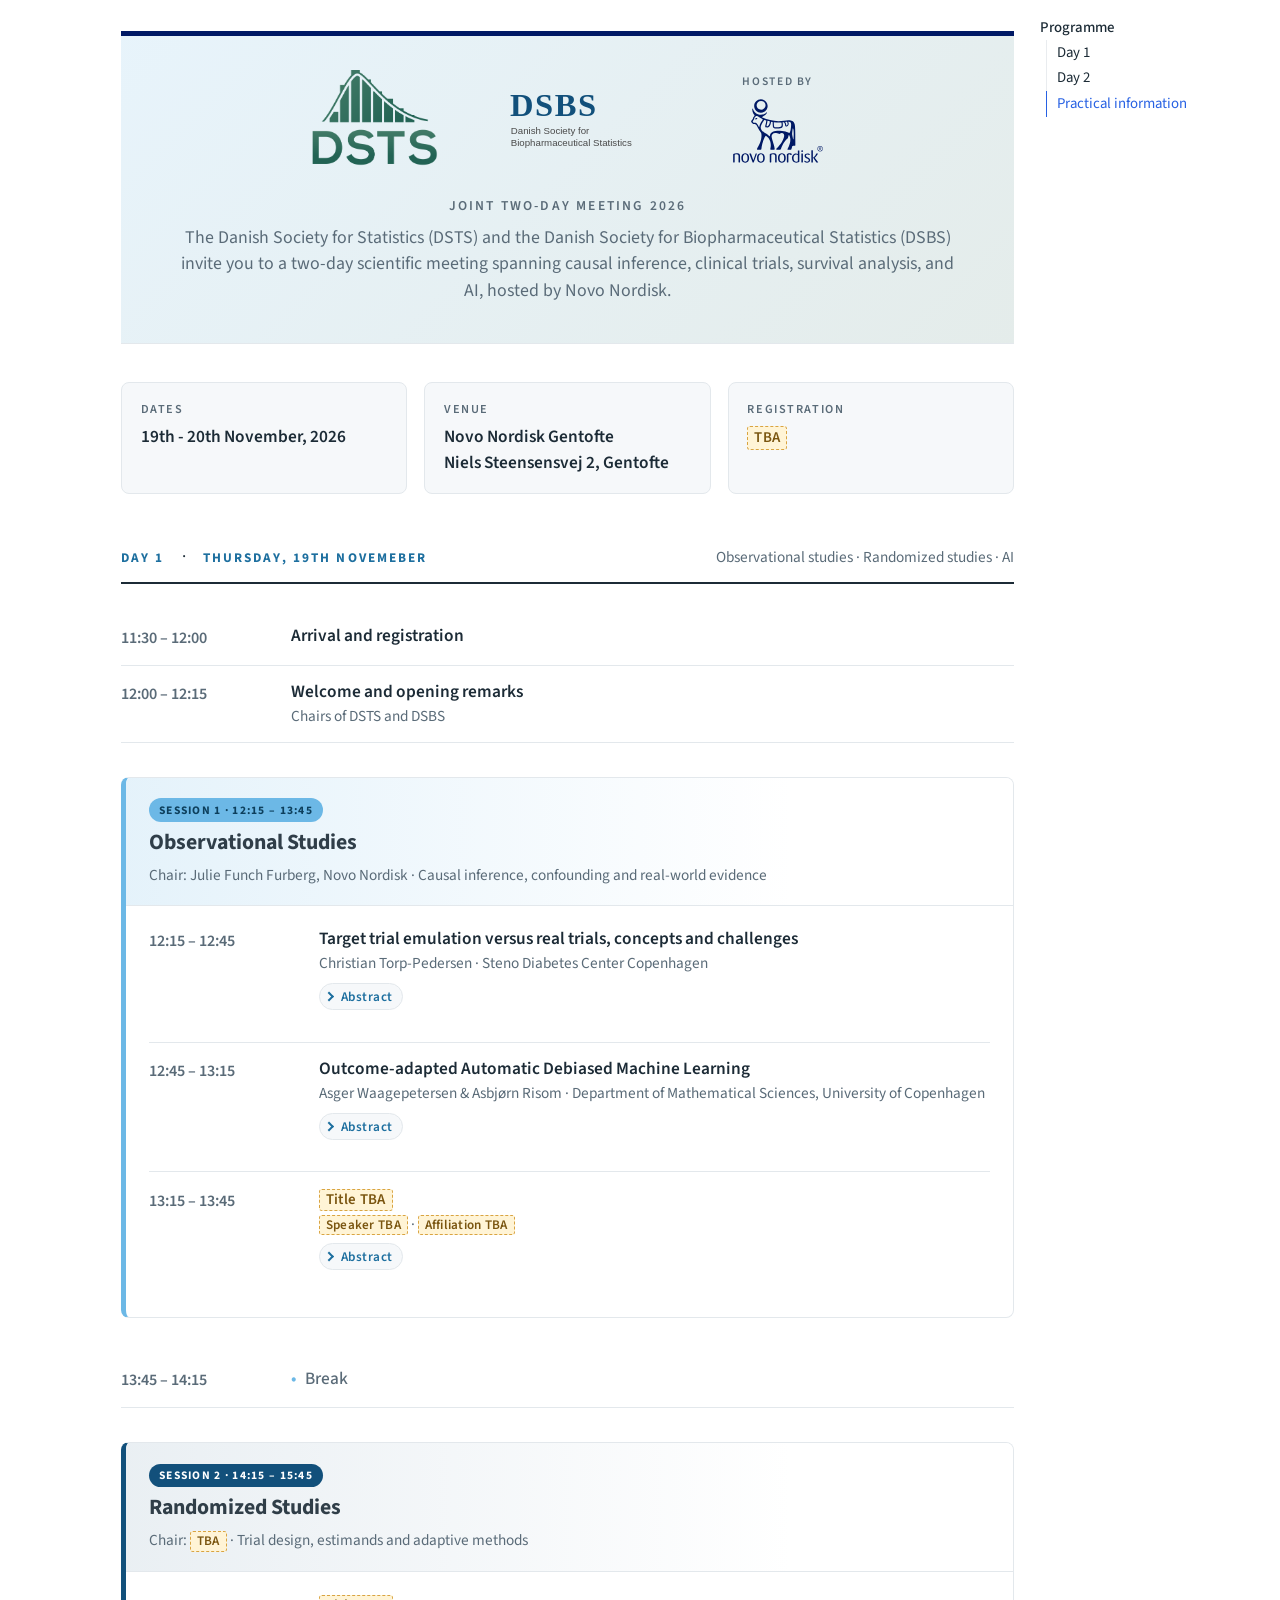
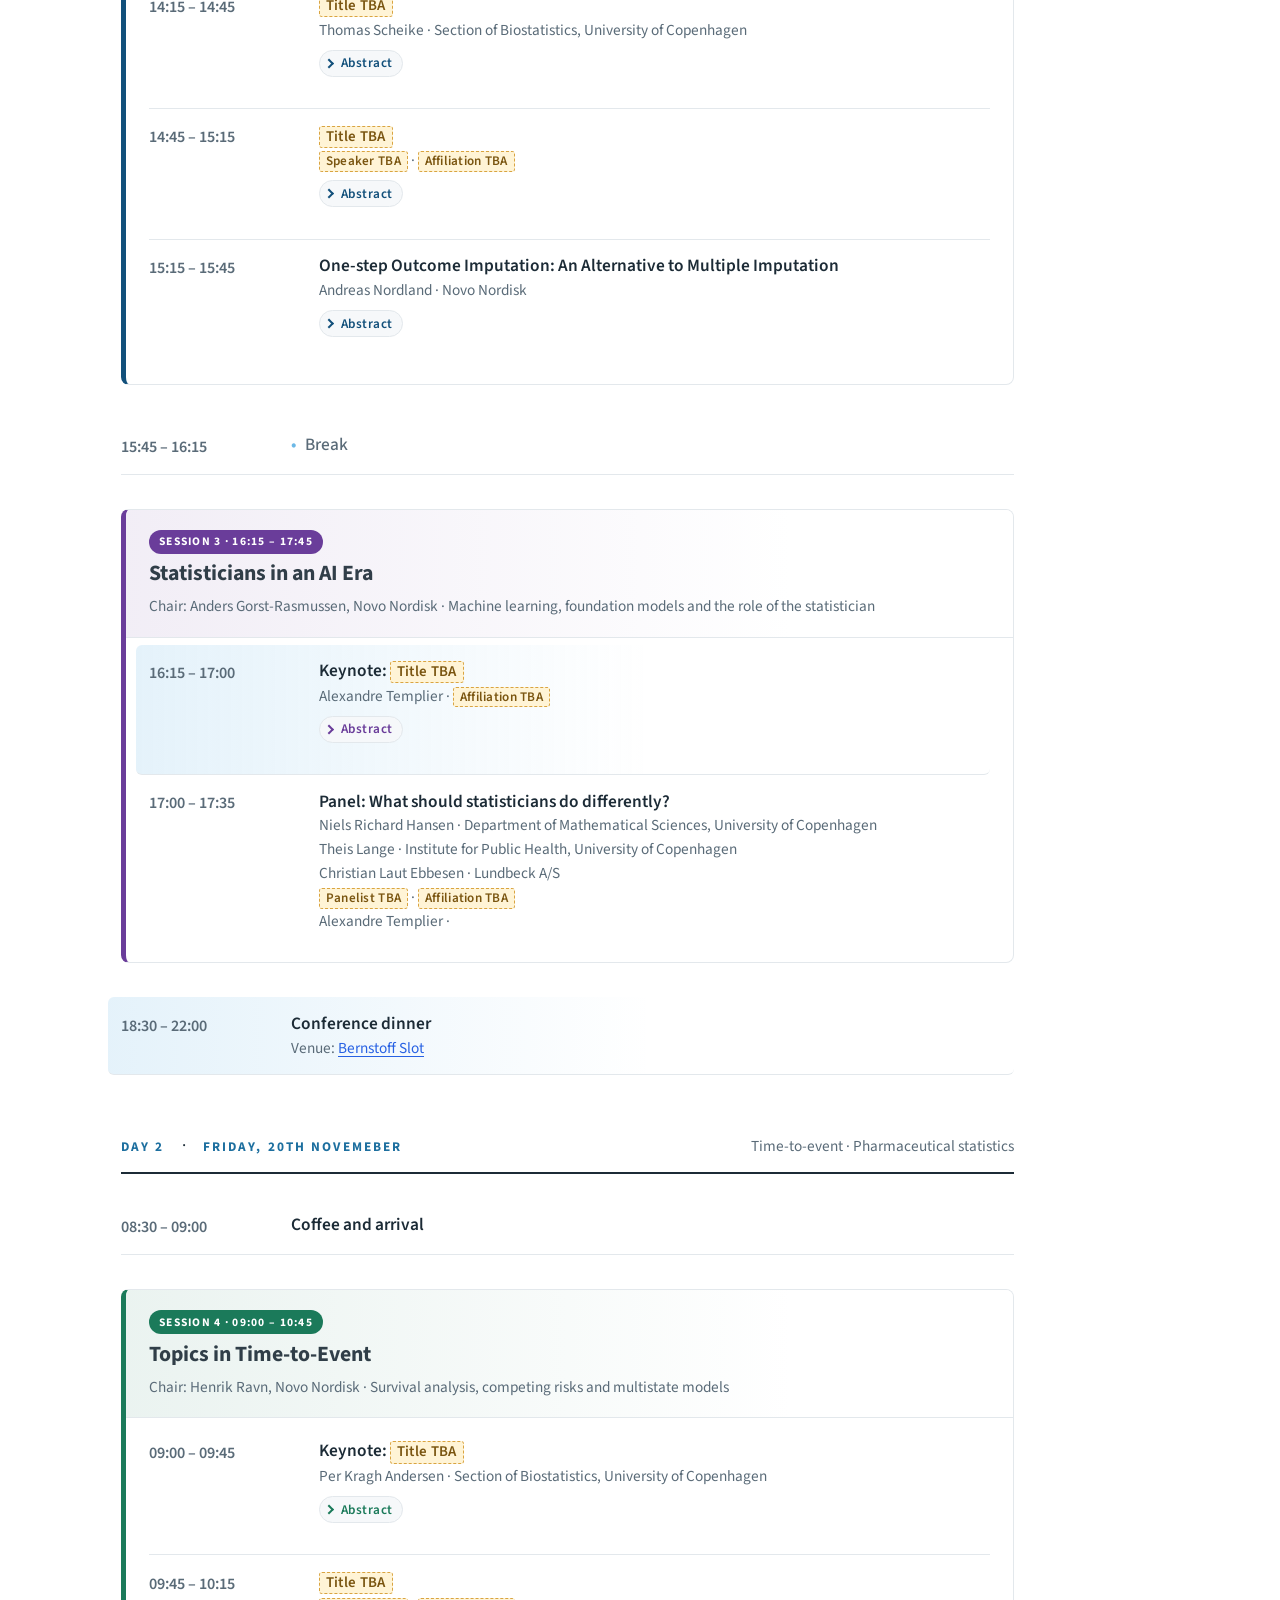
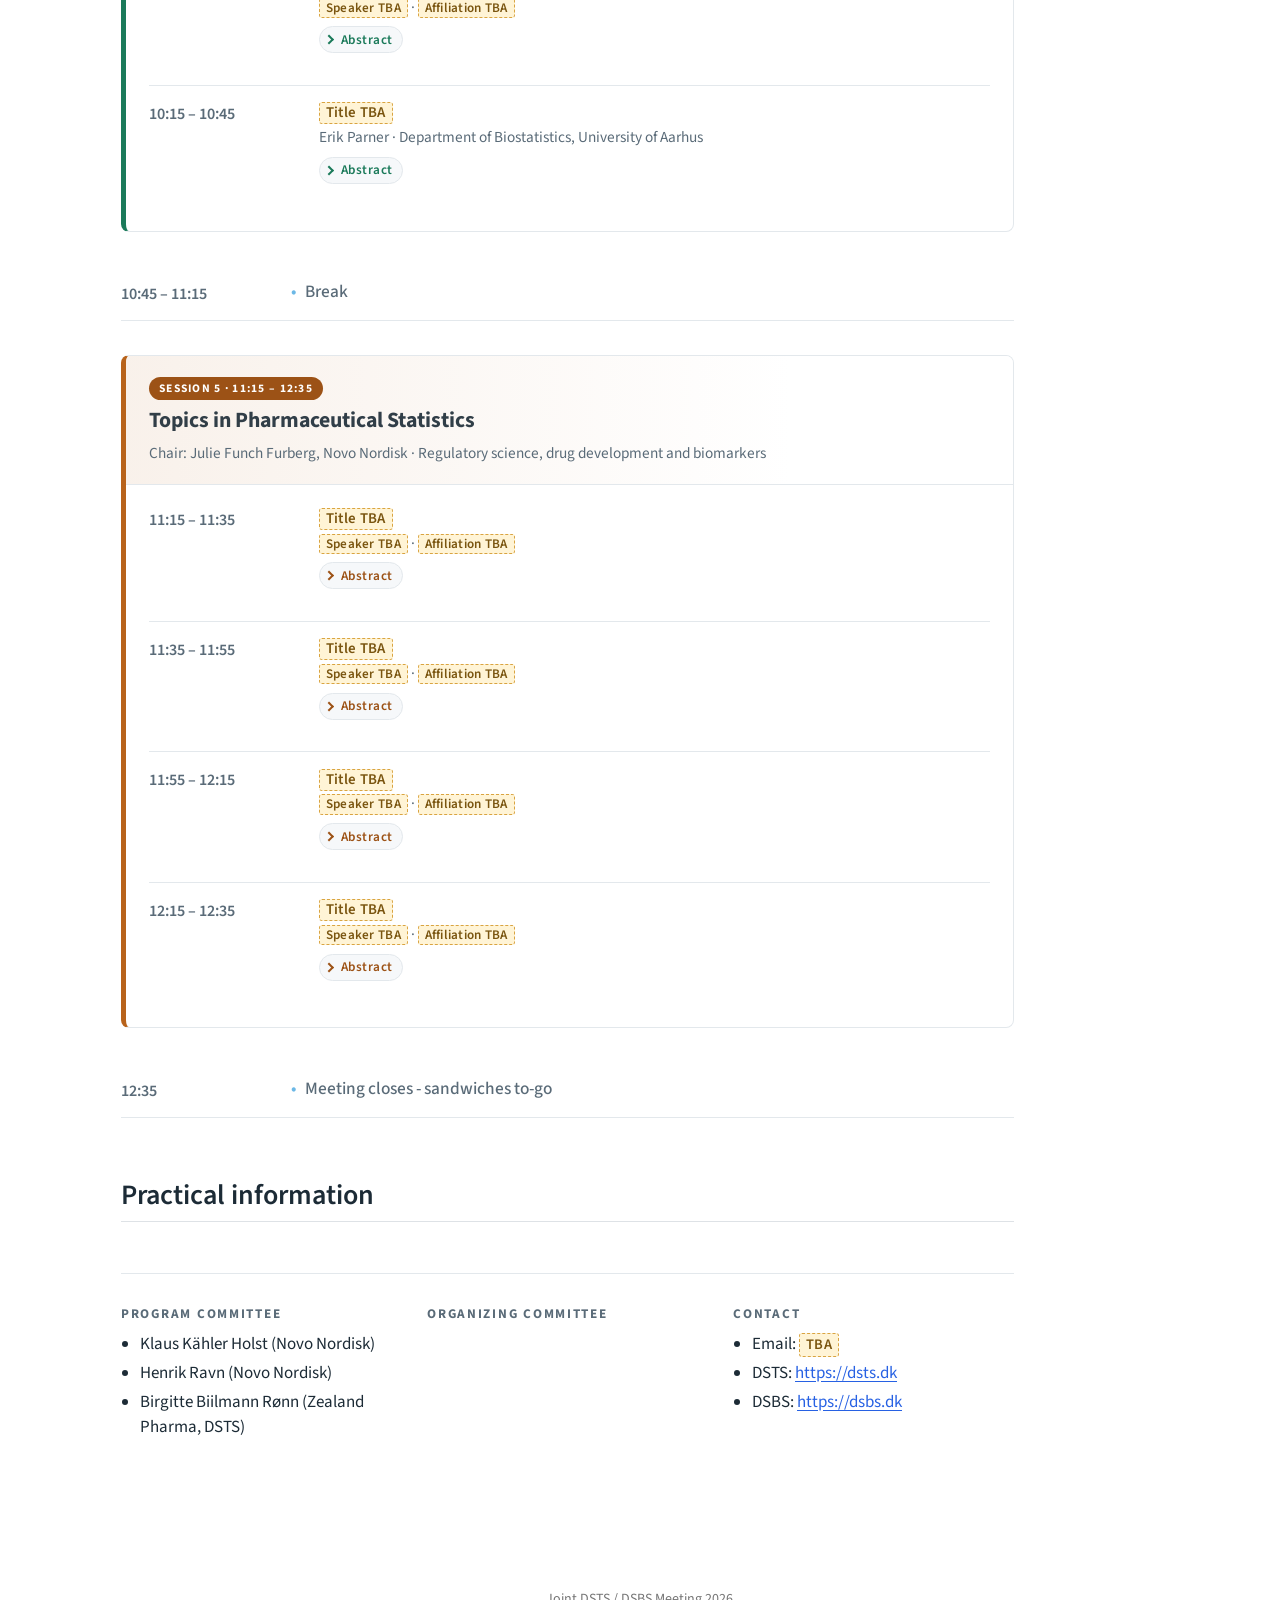
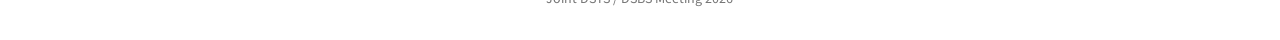
==== commit feff39e1: "up" ====
--- a/docs/page.html
+++ b/docs/page.html
@@ -356,19 +356,19 @@
 <div class="slot">
 <p><span class="slot__time">09:45 – 10:15</span></p>
 <div class="slot__body">
+<p><span class="slot__title"><span class="tba">Title TBA</span></span> <span class="slot__meta"><span class="tba">Speaker TBA</span> · <span class="tba">Affiliation TBA</span></span></p>
+<details class="abstract">
+<summary>
+Abstract
+</summary>
+<p><span class="tba">Abstract TBA</span> — the abstract for this talk will be added once the speaker is confirmed and the programme is finalized.</p>
+</details>
+</div>
+</div>
+<div class="slot">
+<p><span class="slot__time">10:15 – 10:45</span></p>
+<div class="slot__body">
 <p><span class="slot__title"><span class="tba">Title TBA</span></span> <span class="slot__meta">Erik Parner · Department of Biostatistics, University of Aarhus</span></p>
-<details class="abstract">
-<summary>
-Abstract
-</summary>
-<p><span class="tba">Abstract TBA</span> — the abstract for this talk will be added once the speaker is confirmed and the programme is finalized.</p>
-</details>
-</div>
-</div>
-<div class="slot">
-<p><span class="slot__time">10:15 – 10:45</span></p>
-<div class="slot__body">
-<p><span class="slot__title"><span class="tba">Title TBA</span></span> <span class="slot__meta"><span class="tba">Speaker TBA</span> · <span class="tba">Affiliation TBA</span></span></p>
 <details class="abstract">
 <summary>
 Abstract
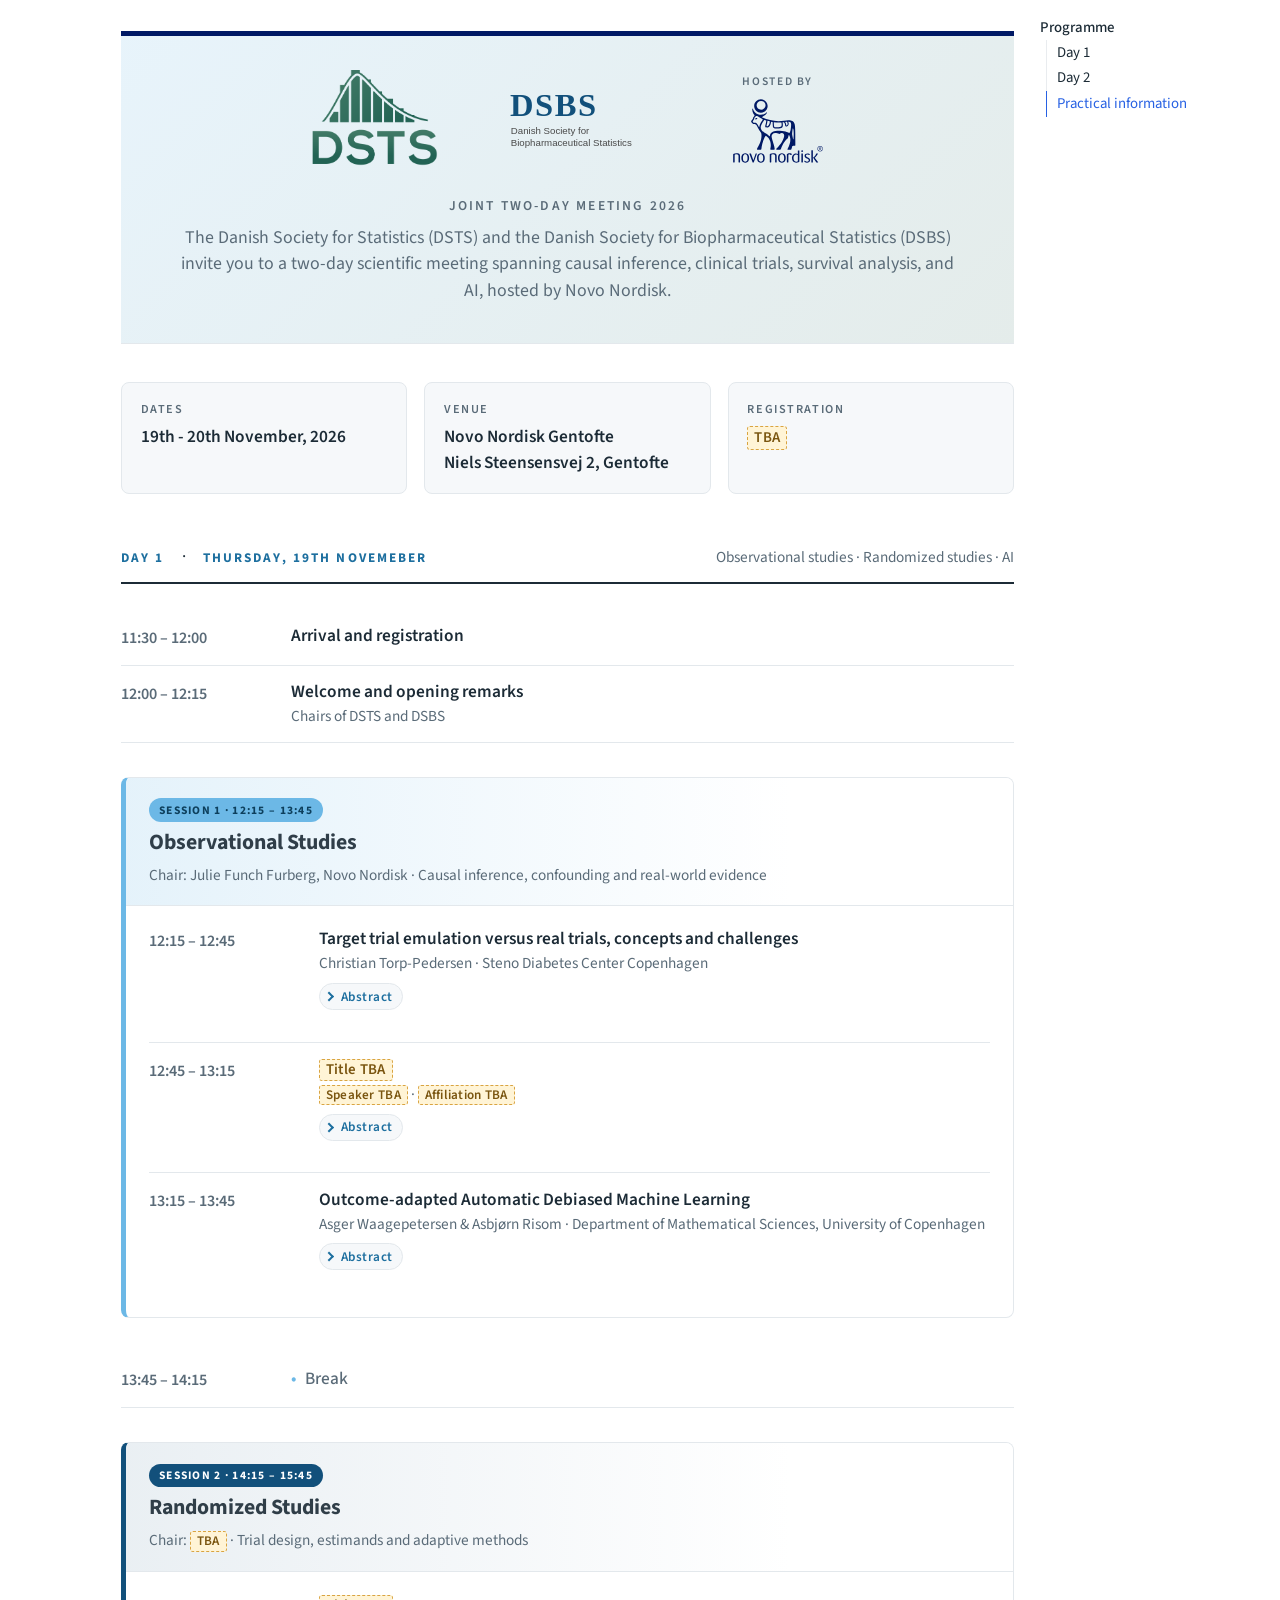
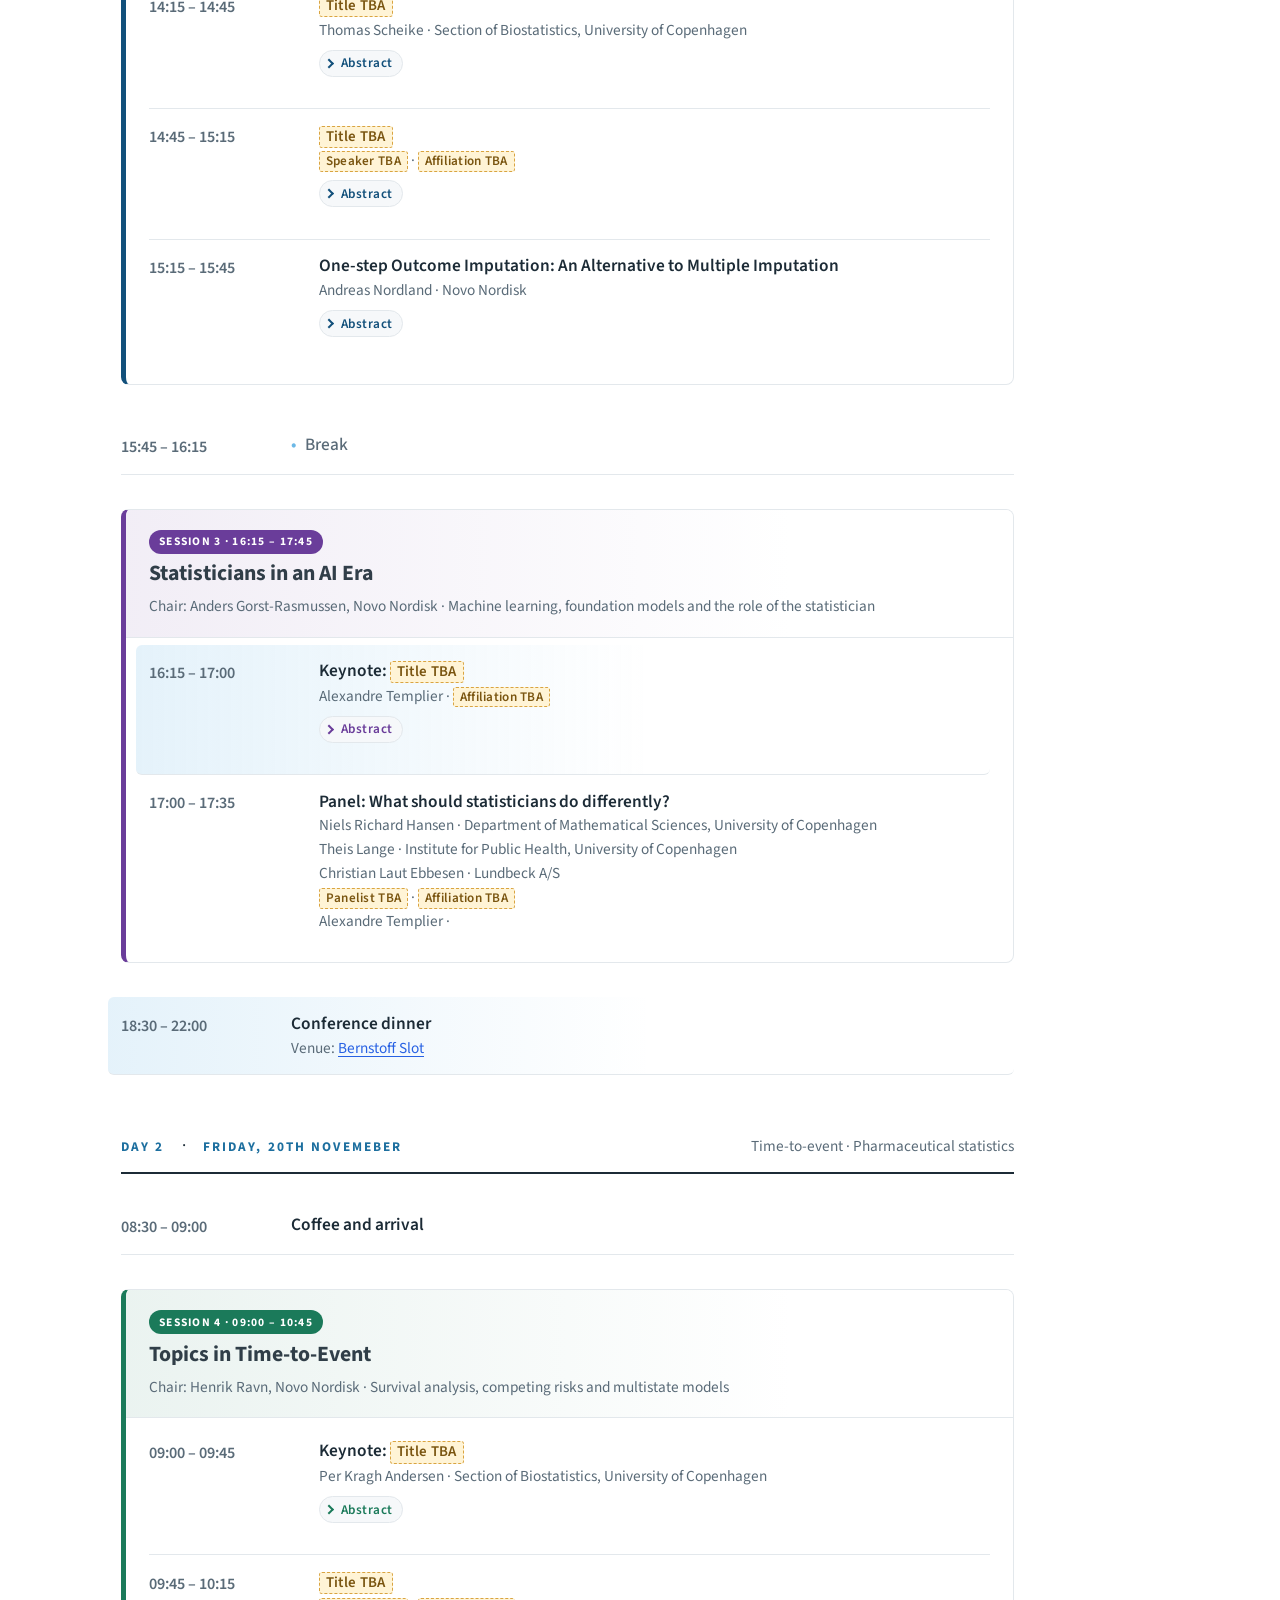
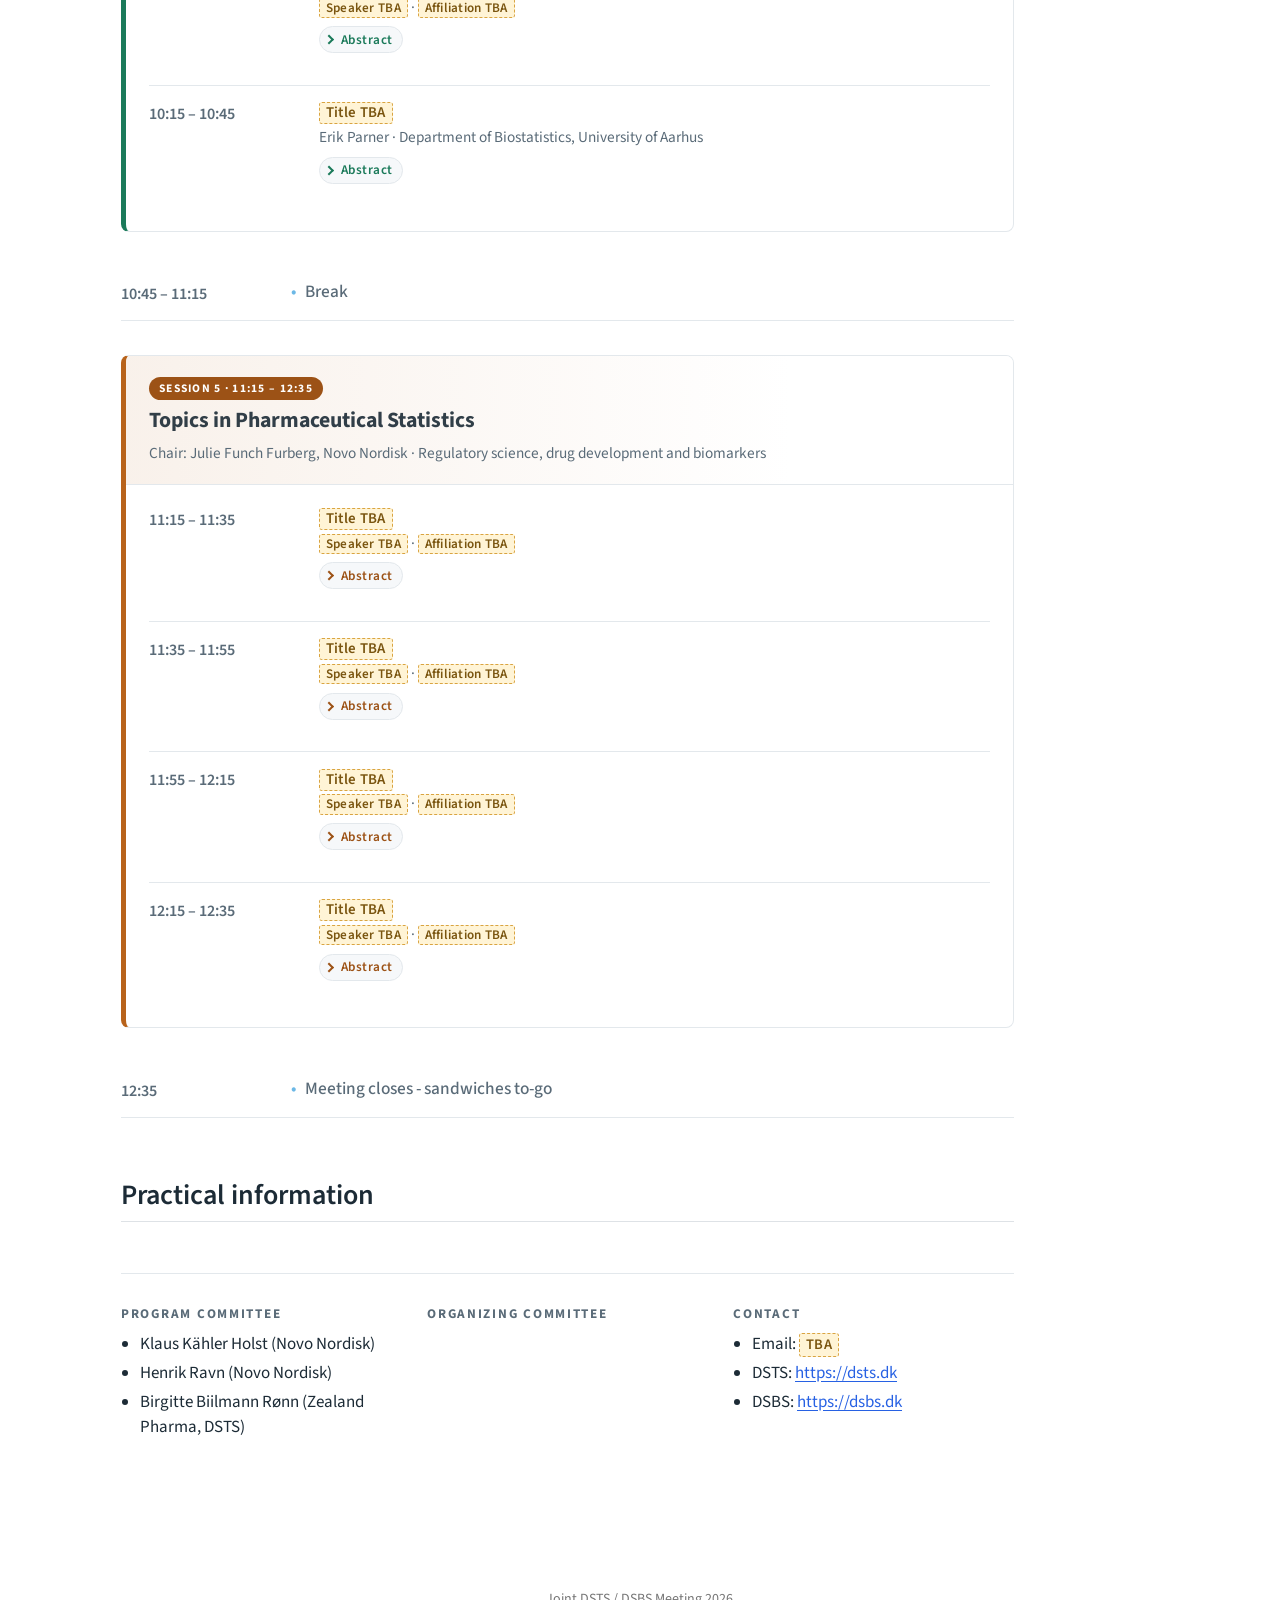
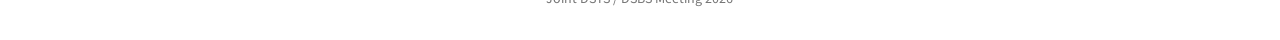
==== commit 045d36d4: "order" ====
--- a/docs/page.html
+++ b/docs/page.html
@@ -194,19 +194,19 @@
 <div class="slot">
 <p><span class="slot__time">12:45 – 13:15</span></p>
 <div class="slot__body">
+<p><span class="slot__title"><span class="tba">Title TBA</span></span> <span class="slot__meta"><span class="tba">Speaker TBA</span> · <span class="tba">Affiliation TBA</span></span></p>
+<details class="abstract">
+<summary>
+Abstract
+</summary>
+<p><span class="tba">Abstract TBA</span> — the abstract for this talk will be added once the speaker is confirmed and the programme is finalized.</p>
+</details>
+</div>
+</div>
+<div class="slot">
+<p><span class="slot__time">13:15 – 13:45</span></p>
+<div class="slot__body">
 <p><span class="slot__title">Outcome-adapted Automatic Debiased Machine Learning</span> <span class="slot__meta">Asger Waagepetersen &amp; Asbjørn Risom · Department of Mathematical Sciences, University of Copenhagen</span></p>
-<details class="abstract">
-<summary>
-Abstract
-</summary>
-<p><span class="tba">Abstract TBA</span> — the abstract for this talk will be added once the speaker is confirmed and the programme is finalized.</p>
-</details>
-</div>
-</div>
-<div class="slot">
-<p><span class="slot__time">13:15 – 13:45</span></p>
-<div class="slot__body">
-<p><span class="slot__title"><span class="tba">Title TBA</span></span> <span class="slot__meta"><span class="tba">Speaker TBA</span> · <span class="tba">Affiliation TBA</span></span></p>
 <details class="abstract">
 <summary>
 Abstract
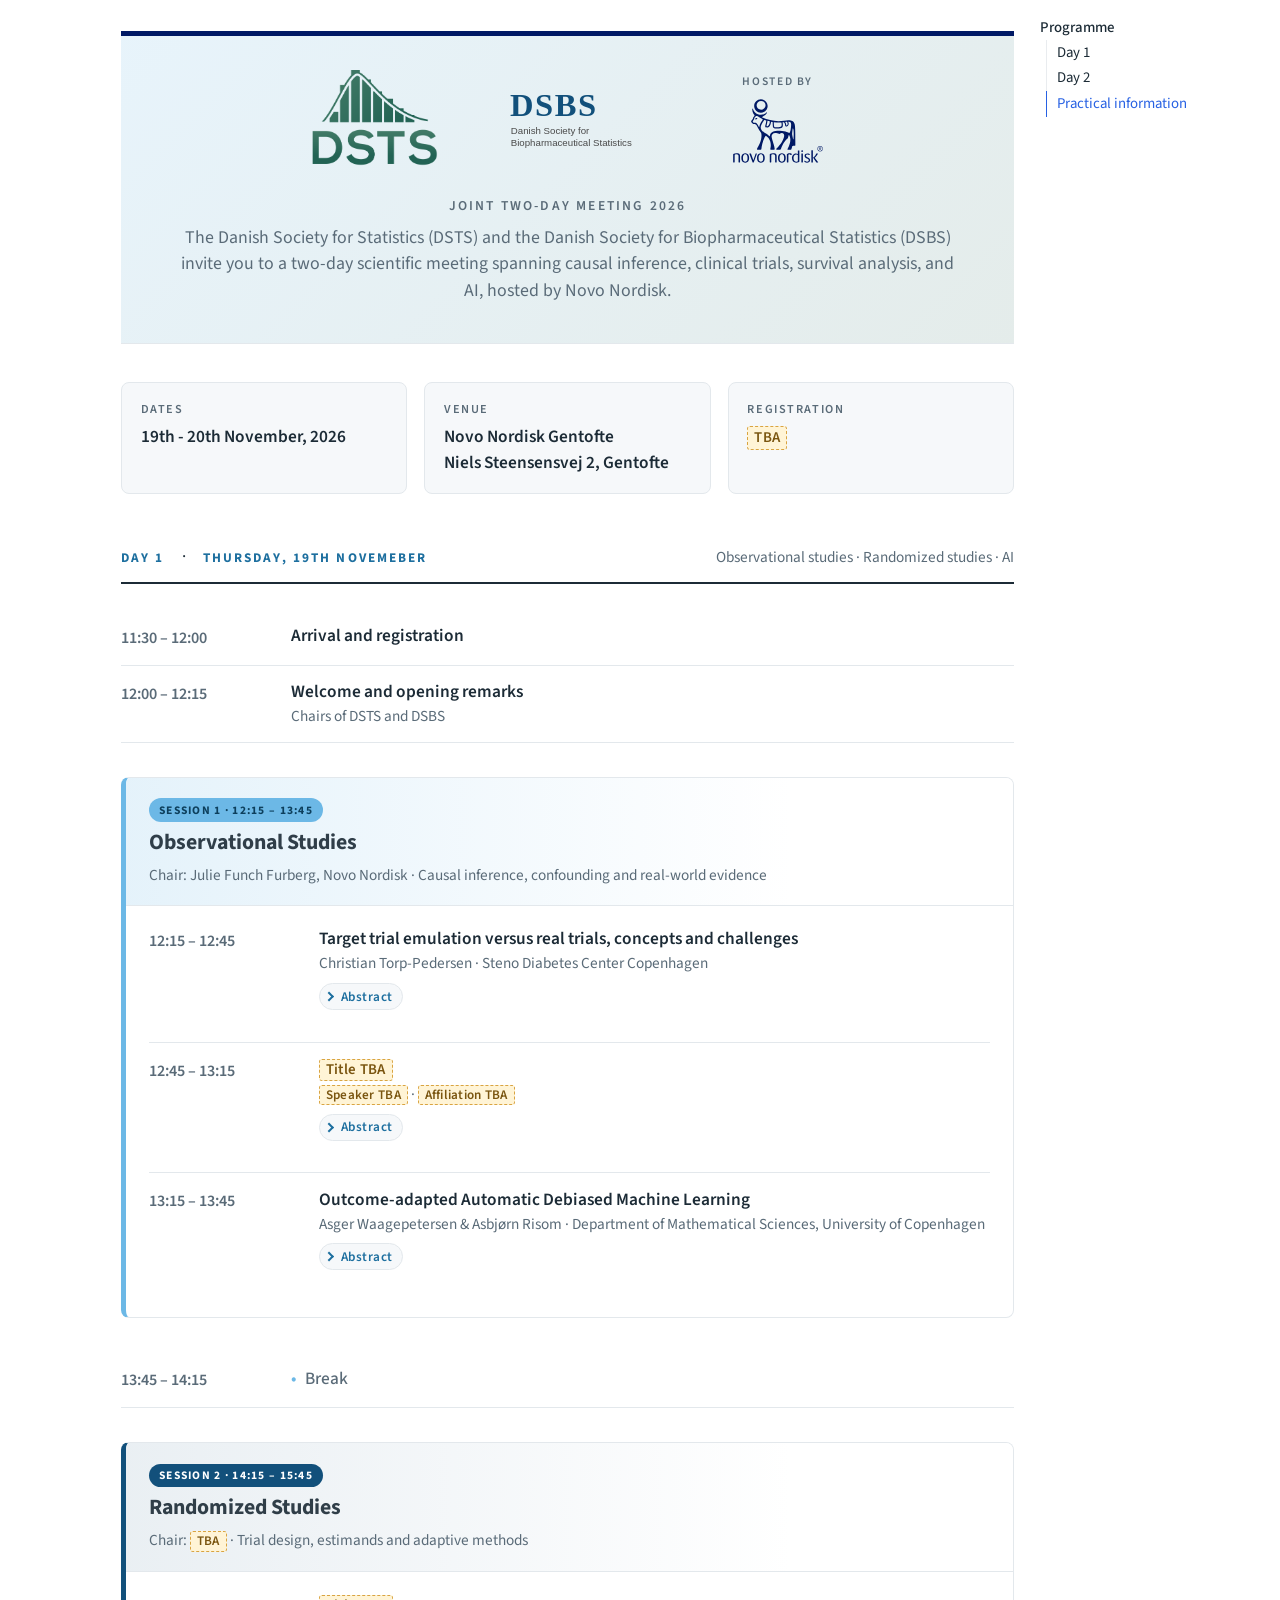
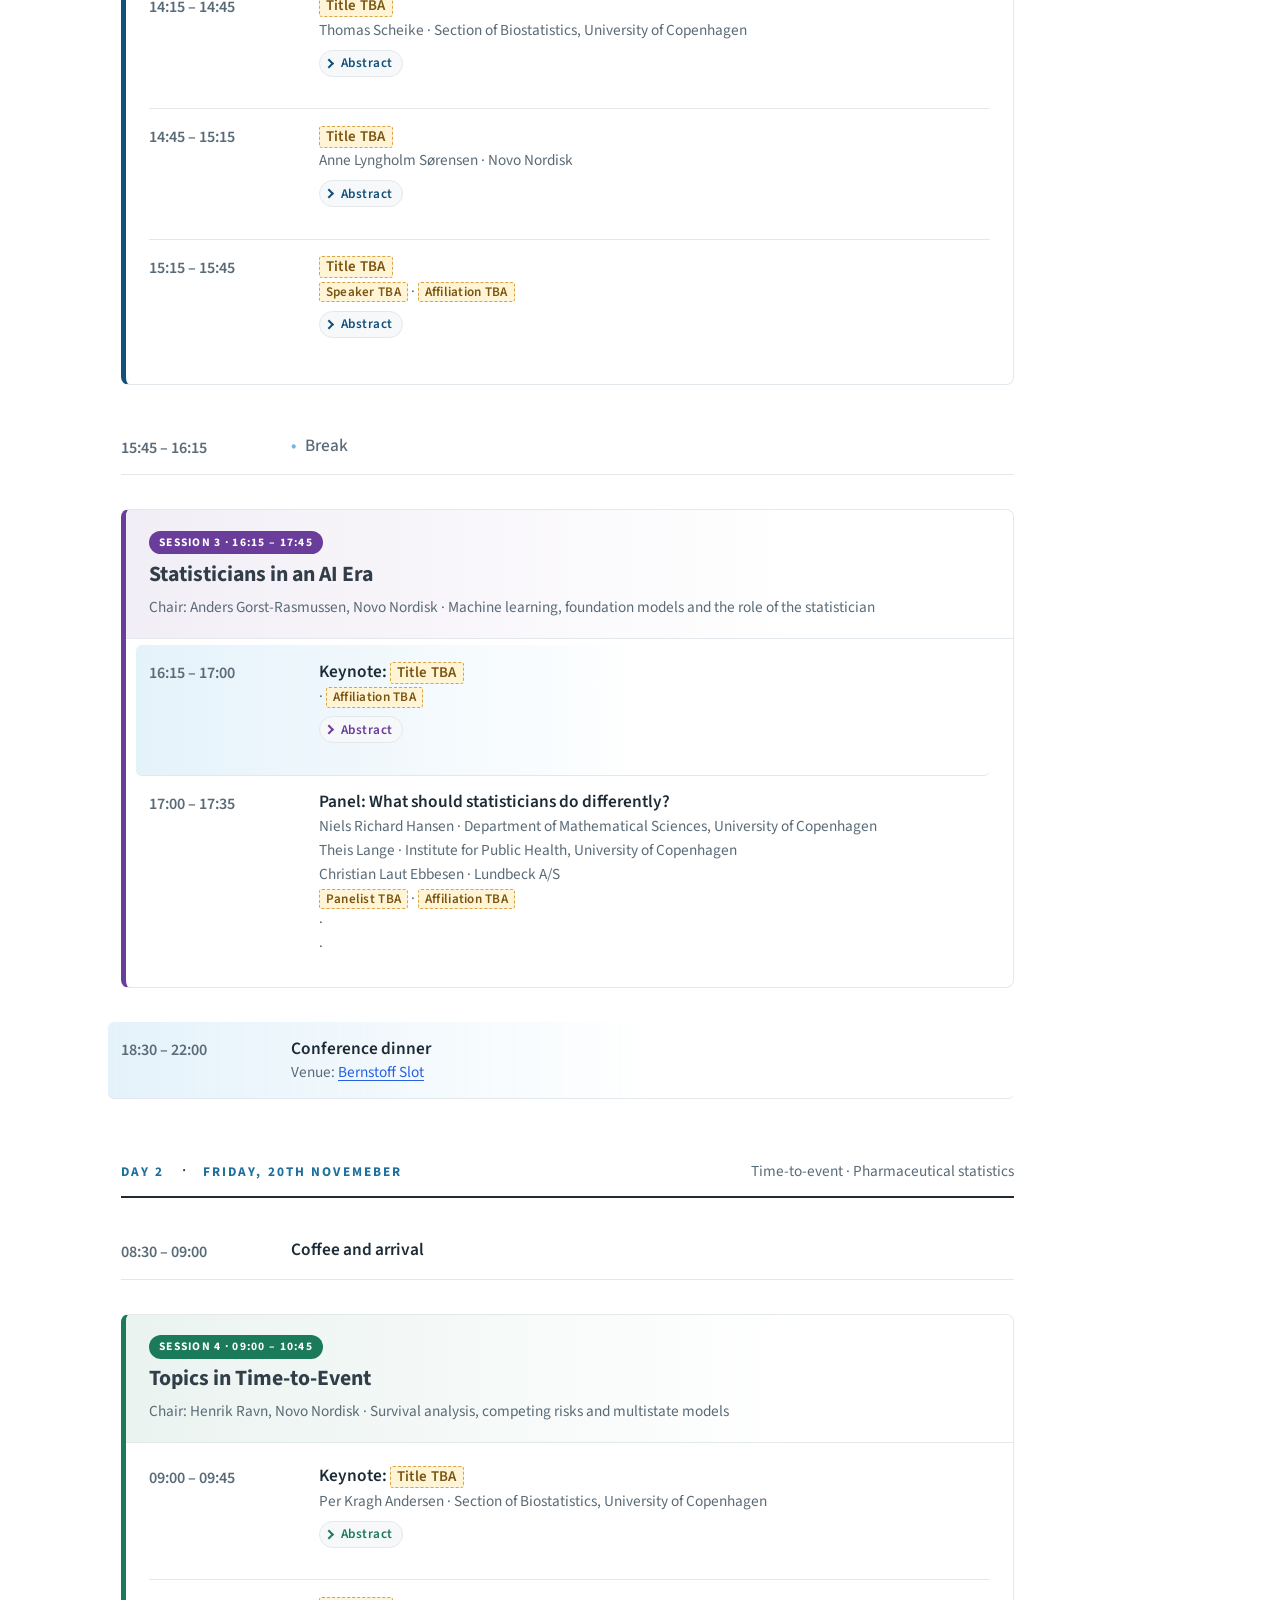
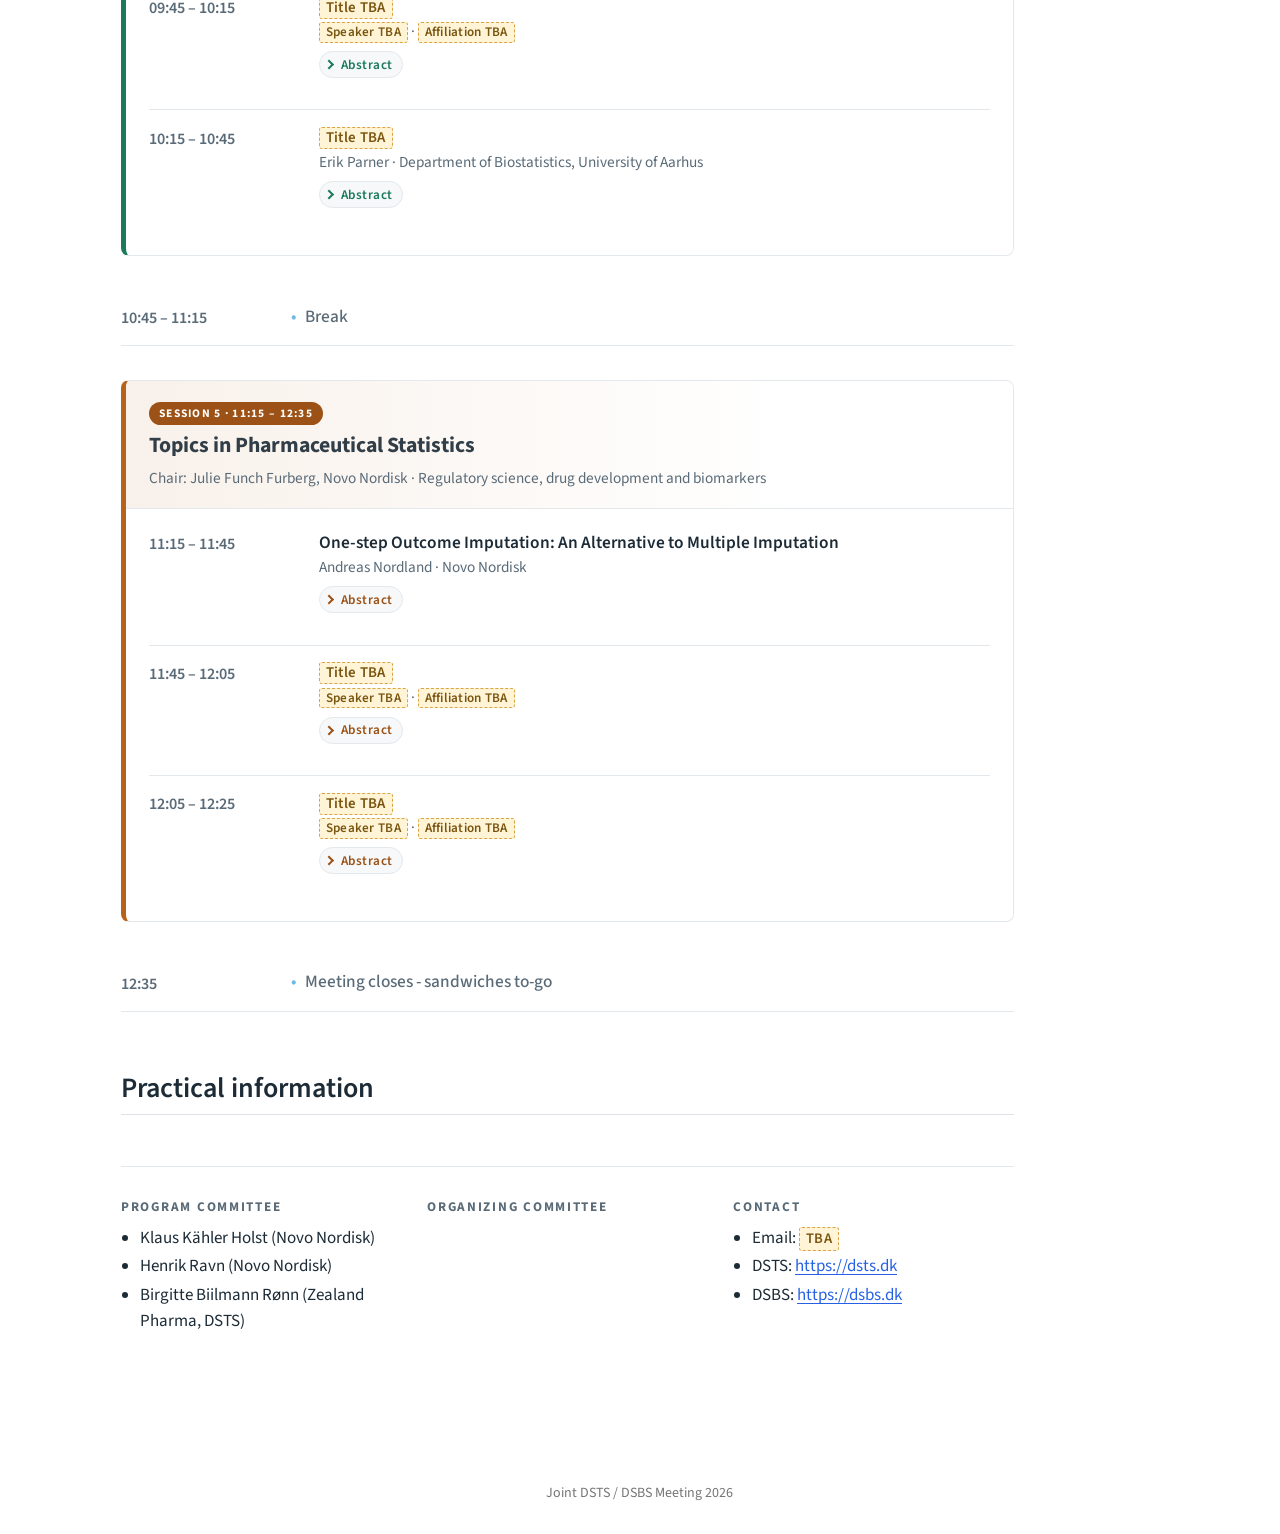
==== commit e24736e4: "up" ====
--- a/docs/page.html
+++ b/docs/page.html
@@ -250,24 +250,24 @@
 <div class="slot">
 <p><span class="slot__time">14:45 – 15:15</span></p>
 <div class="slot__body">
+<p><span class="slot__title"><span class="tba">Title TBA</span></span> <span class="slot__meta">Anne Lyngholm Sørensen · Novo Nordisk</span></p>
+<details class="abstract">
+<summary>
+Abstract
+</summary>
+<p><span class="tba">Abstract TBA</span> — the abstract for this talk will be added once the speaker is confirmed and the programme is finalized.</p>
+</details>
+</div>
+</div>
+<div class="slot">
+<p><span class="slot__time">15:15 – 15:45</span></p>
+<div class="slot__body">
 <p><span class="slot__title"><span class="tba">Title TBA</span></span> <span class="slot__meta"><span class="tba">Speaker TBA</span> · <span class="tba">Affiliation TBA</span></span></p>
 <details class="abstract">
 <summary>
 Abstract
 </summary>
 <p><span class="tba">Abstract TBA</span> — the abstract for this talk will be added once the speaker is confirmed and the programme is finalized.</p>
-</details>
-</div>
-</div>
-<div class="slot">
-<p><span class="slot__time">15:15 – 15:45</span></p>
-<div class="slot__body">
-<p><span class="slot__title">One-step Outcome Imputation: An Alternative to Multiple Imputation</span> <span class="slot__meta">Andreas Nordland · Novo Nordisk</span></p>
-<details class="abstract">
-<summary>
-Abstract
-</summary>
-<p>Missing outcomes in randomized controlled trials are often handled by multiple imputation (MI). Rubin’s rules are routinely used to estimate standard errors but can fail to provide valid standard error estimates for some commonly used procedures, such as reference-based imputation. We propose a one-step alternative by explicitly targeting the treatment effect implied by a given imputation model and constructing an efficient one-step estimator for that treatment effect via its influence function. Unlike Rubin’s rules, this approach yields asymptotically valid inference. Moreover, the proposed method circumvents the stochastic component and computational burden of MI. We illustrate the approach with examples spanning a range of imputation models, including reference-based imputation and intercurrent-event-dependent imputation.</p>
 </details>
 </div>
 </div>
@@ -294,7 +294,7 @@
 <div class="slot slot--feature">
 <p><span class="slot__time">16:15 – 17:00</span></p>
 <div class="slot__body">
-<p><span class="slot__title">Keynote: <span class="tba">Title TBA</span></span> <span class="slot__meta">Alexandre Templier · <span class="tba">Affiliation TBA</span></span></p>
+<p><span class="slot__title">Keynote: <span class="tba">Title TBA</span></span> <span class="slot__meta">· <span class="tba">Affiliation TBA</span></span></p>
 <details class="abstract">
 <summary>
 Abstract
@@ -306,7 +306,7 @@
 <div class="slot">
 <p><span class="slot__time">17:00 – 17:35</span></p>
 <div class="slot__body">
-<p><span class="slot__title">Panel: What should statisticians do differently?</span> <span class="slot__meta">Niels Richard Hansen · Department of Mathematical Sciences, University of Copenhagen</span> <span class="slot__meta">Theis Lange · Institute for Public Health, University of Copenhagen</span> <span class="slot__meta">Christian Laut Ebbesen · Lundbeck A/S</span> <span class="slot__meta"><span class="tba">Panelist TBA</span> · <span class="tba">Affiliation TBA</span></span> <span class="slot__meta">Alexandre Templier ·</span></p>
+<p><span class="slot__title">Panel: What should statisticians do differently?</span> <span class="slot__meta">Niels Richard Hansen · Department of Mathematical Sciences, University of Copenhagen</span> <span class="slot__meta">Theis Lange · Institute for Public Health, University of Copenhagen</span> <span class="slot__meta">Christian Laut Ebbesen · Lundbeck A/S</span> <span class="slot__meta"><span class="tba">Panelist TBA</span> · <span class="tba">Affiliation TBA</span></span> <span class="slot__meta">·</span> <span class="slot__meta">·</span></p>
 </div>
 </div>
 </div>
@@ -398,7 +398,19 @@
 </div>
 <div class="session__body">
 <div class="slot">
-<p><span class="slot__time">11:15 – 11:35</span></p>
+<p><span class="slot__time">11:15 – 11:45</span></p>
+<div class="slot__body">
+<p><span class="slot__title">One-step Outcome Imputation: An Alternative to Multiple Imputation</span> <span class="slot__meta">Andreas Nordland · Novo Nordisk</span></p>
+<details class="abstract">
+<summary>
+Abstract
+</summary>
+<p>Missing outcomes in randomized controlled trials are often handled by multiple imputation (MI). Rubin’s rules are routinely used to estimate standard errors but can fail to provide valid standard error estimates for some commonly used procedures, such as reference-based imputation. We propose a one-step alternative by explicitly targeting the treatment effect implied by a given imputation model and constructing an efficient one-step estimator for that treatment effect via its influence function. Unlike Rubin’s rules, this approach yields asymptotically valid inference. Moreover, the proposed method circumvents the stochastic component and computational burden of MI. We illustrate the approach with examples spanning a range of imputation models, including reference-based imputation and intercurrent-event-dependent imputation.</p>
+</details>
+</div>
+</div>
+<div class="slot">
+<p><span class="slot__time">11:45 – 12:05</span></p>
 <div class="slot__body">
 <p><span class="slot__title"><span class="tba">Title TBA</span></span> <span class="slot__meta"><span class="tba">Speaker TBA</span> · <span class="tba">Affiliation TBA</span></span></p>
 <details class="abstract">
@@ -410,7 +422,7 @@
 </div>
 </div>
 <div class="slot">
-<p><span class="slot__time">11:35 – 11:55</span></p>
+<p><span class="slot__time">12:05 – 12:25</span></p>
 <div class="slot__body">
 <p><span class="slot__title"><span class="tba">Title TBA</span></span> <span class="slot__meta"><span class="tba">Speaker TBA</span> · <span class="tba">Affiliation TBA</span></span></p>
 <details class="abstract">
@@ -421,30 +433,18 @@
 </details>
 </div>
 </div>
-<div class="slot">
-<p><span class="slot__time">11:55 – 12:15</span></p>
-<div class="slot__body">
-<p><span class="slot__title"><span class="tba">Title TBA</span></span> <span class="slot__meta"><span class="tba">Speaker TBA</span> · <span class="tba">Affiliation TBA</span></span></p>
-<details class="abstract">
-<summary>
-Abstract
-</summary>
-<p><span class="tba">Abstract TBA</span> — the abstract for this talk will be added once the speaker is confirmed and the programme is finalized.</p>
-</details>
-</div>
-</div>
-<div class="slot">
-<p><span class="slot__time">12:15 – 12:35</span></p>
-<div class="slot__body">
-<p><span class="slot__title"><span class="tba">Title TBA</span></span> <span class="slot__meta"><span class="tba">Speaker TBA</span> · <span class="tba">Affiliation TBA</span></span></p>
-<details class="abstract">
-<summary>
-Abstract
-</summary>
-<p><span class="tba">Abstract TBA</span> — the abstract for this talk will be added once the speaker is confirmed and the programme is finalized.</p>
-</details>
-</div>
-</div>
+<!-- :::: {.slot} -->
+<!-- [12:15 – 12:35]{.slot__time} -->
+<!-- ::: {.slot__body} -->
+<!-- [[Title TBA]{.tba}]{.slot__title} -->
+<!-- [[Speaker TBA]{.tba} · [Affiliation TBA]{.tba}]{.slot__meta} -->
+<!-- <details class="abstract"> -->
+<!-- <summary>Abstract</summary> -->
+<!-- [Abstract TBA]{.tba} --- the abstract for this talk will be added once the -->
+<!-- speaker is confirmed and the programme is finalized. -->
+<!-- </details> -->
+<!-- ::: -->
+<!-- :::: -->
 </div>
 </div>
 <div class="slot slot--break">
